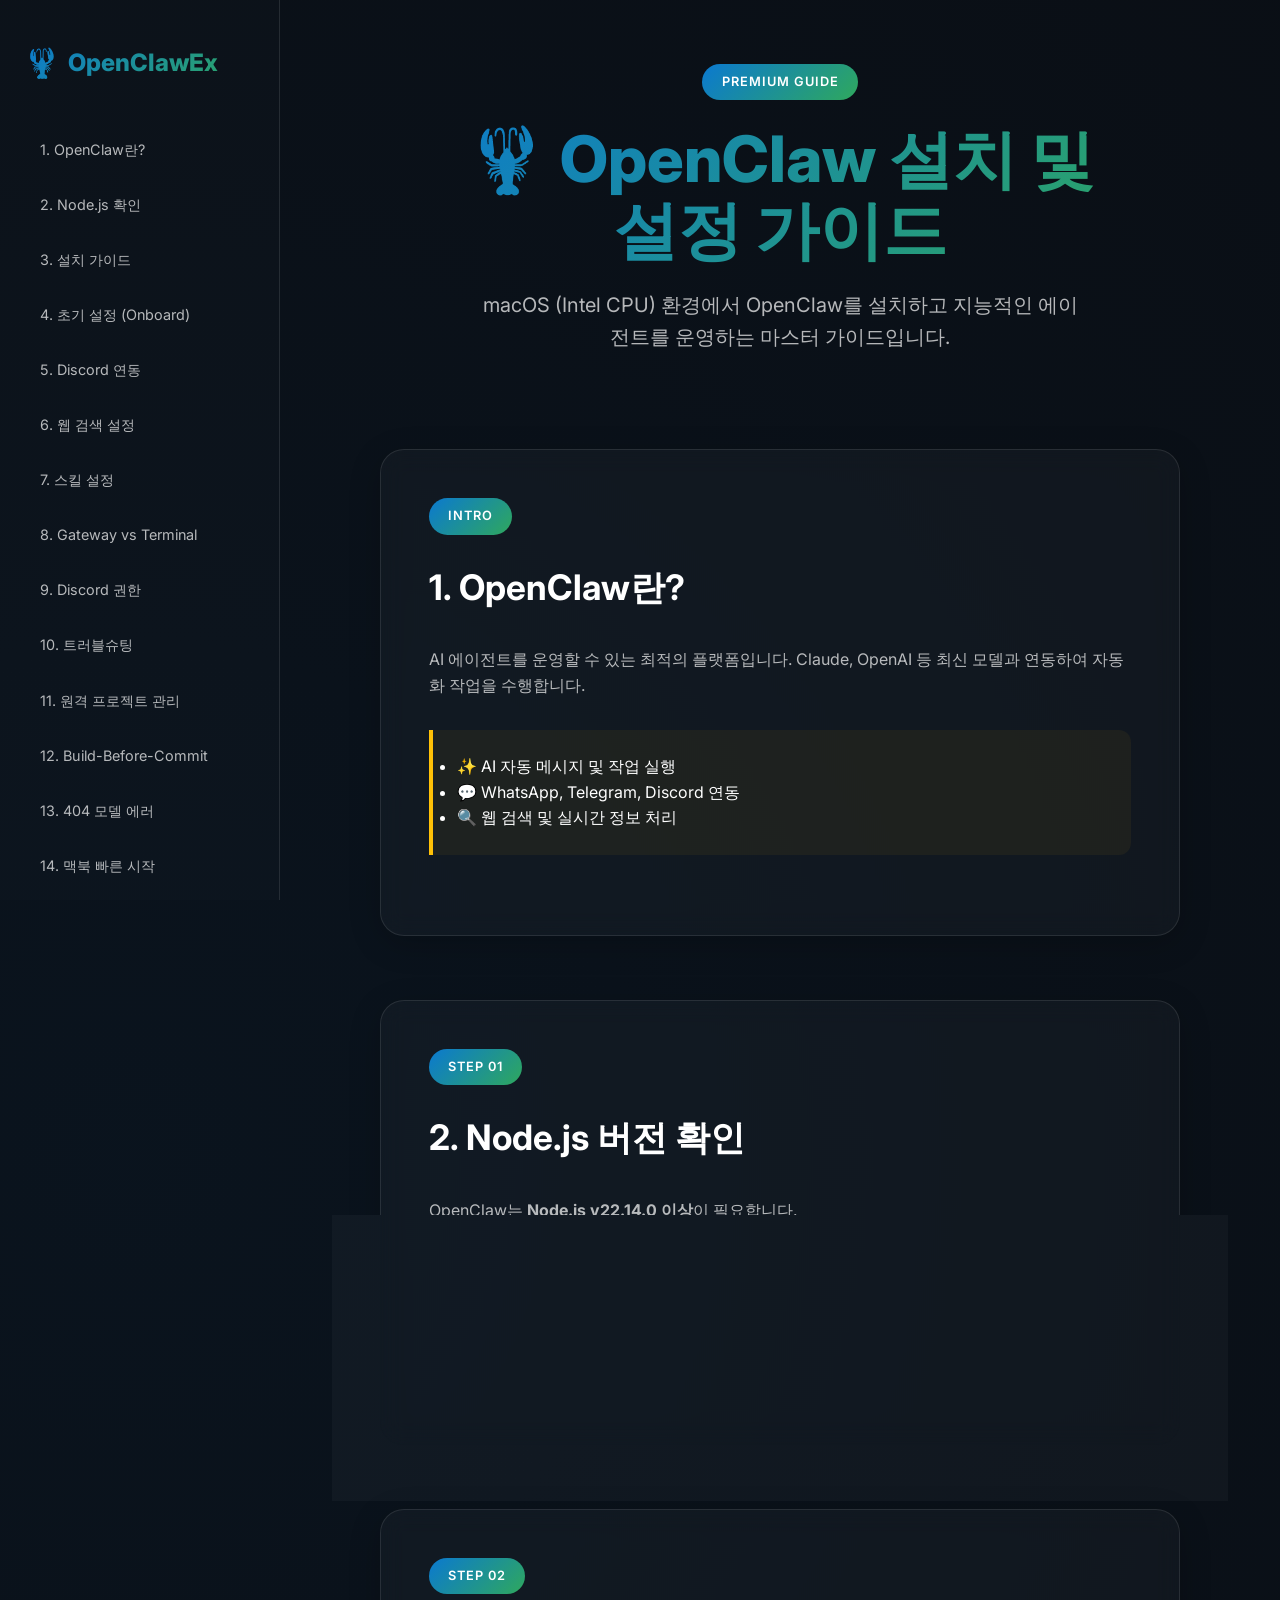
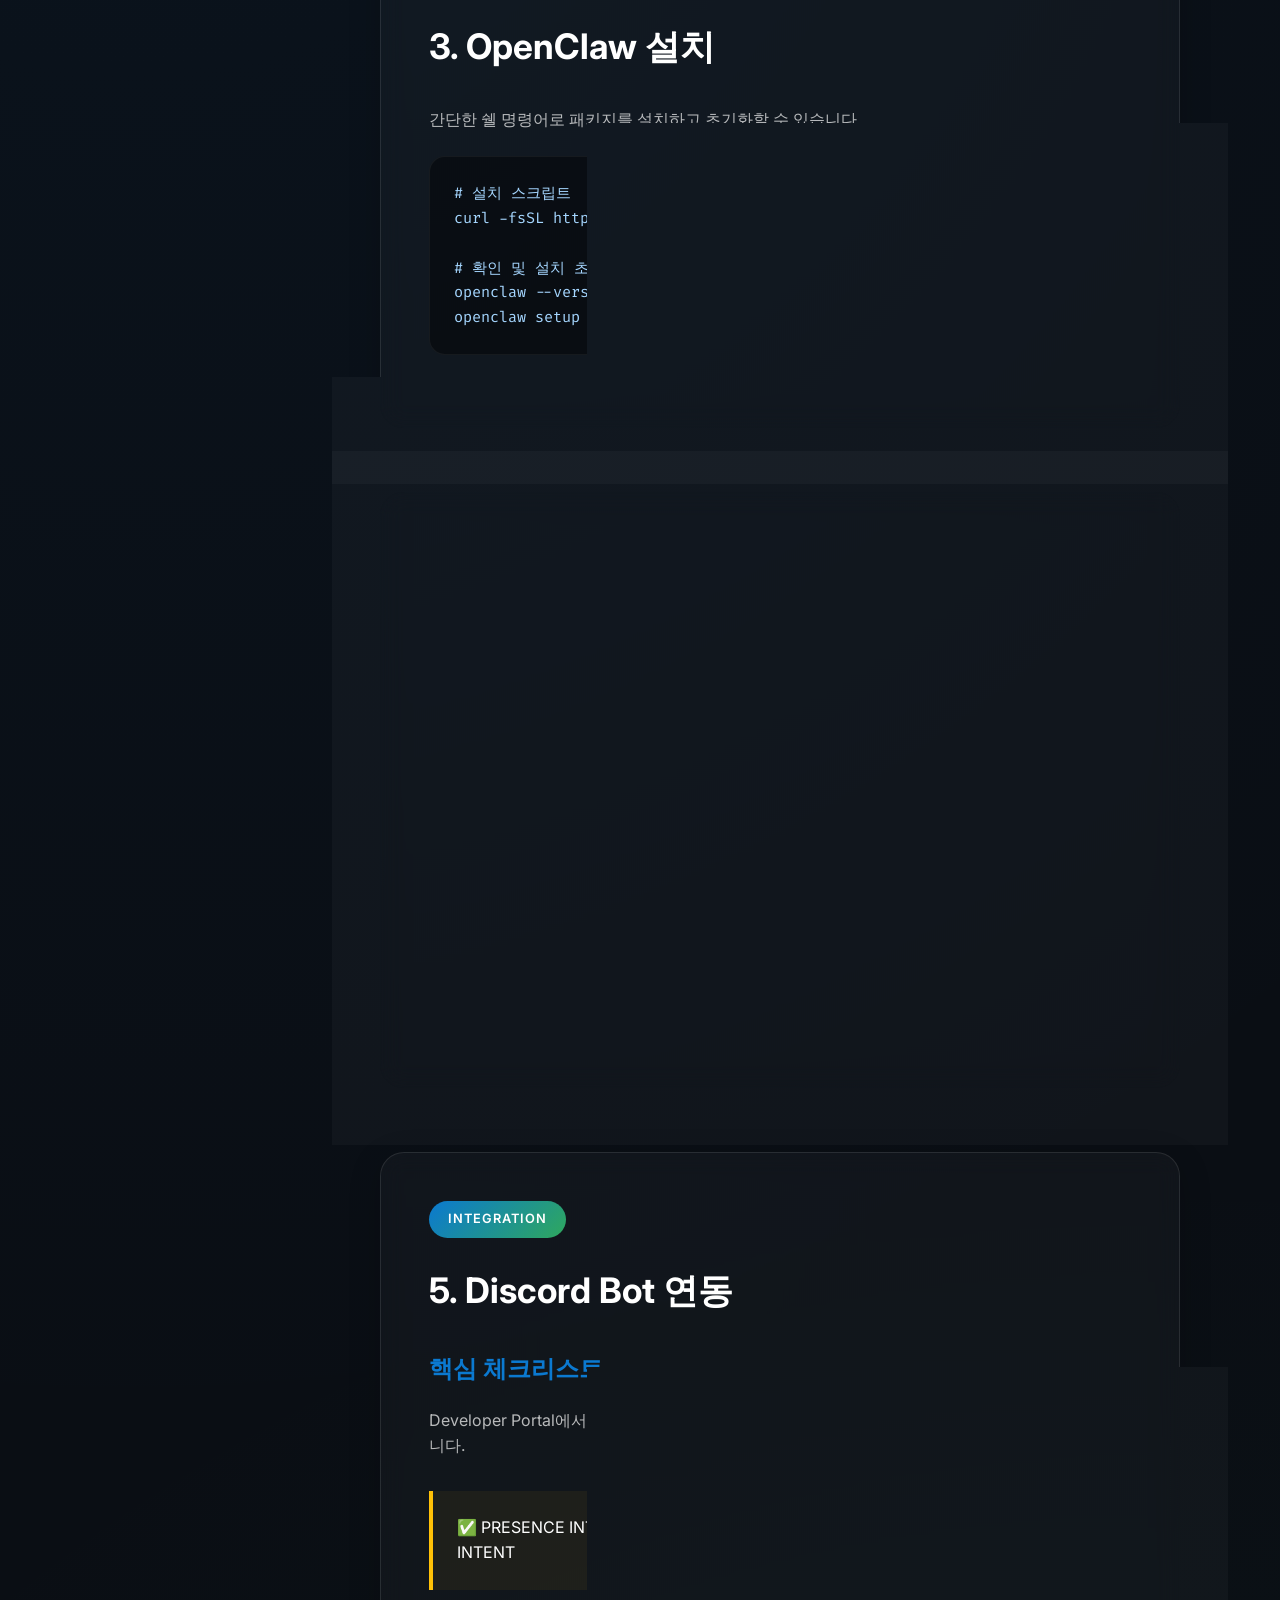
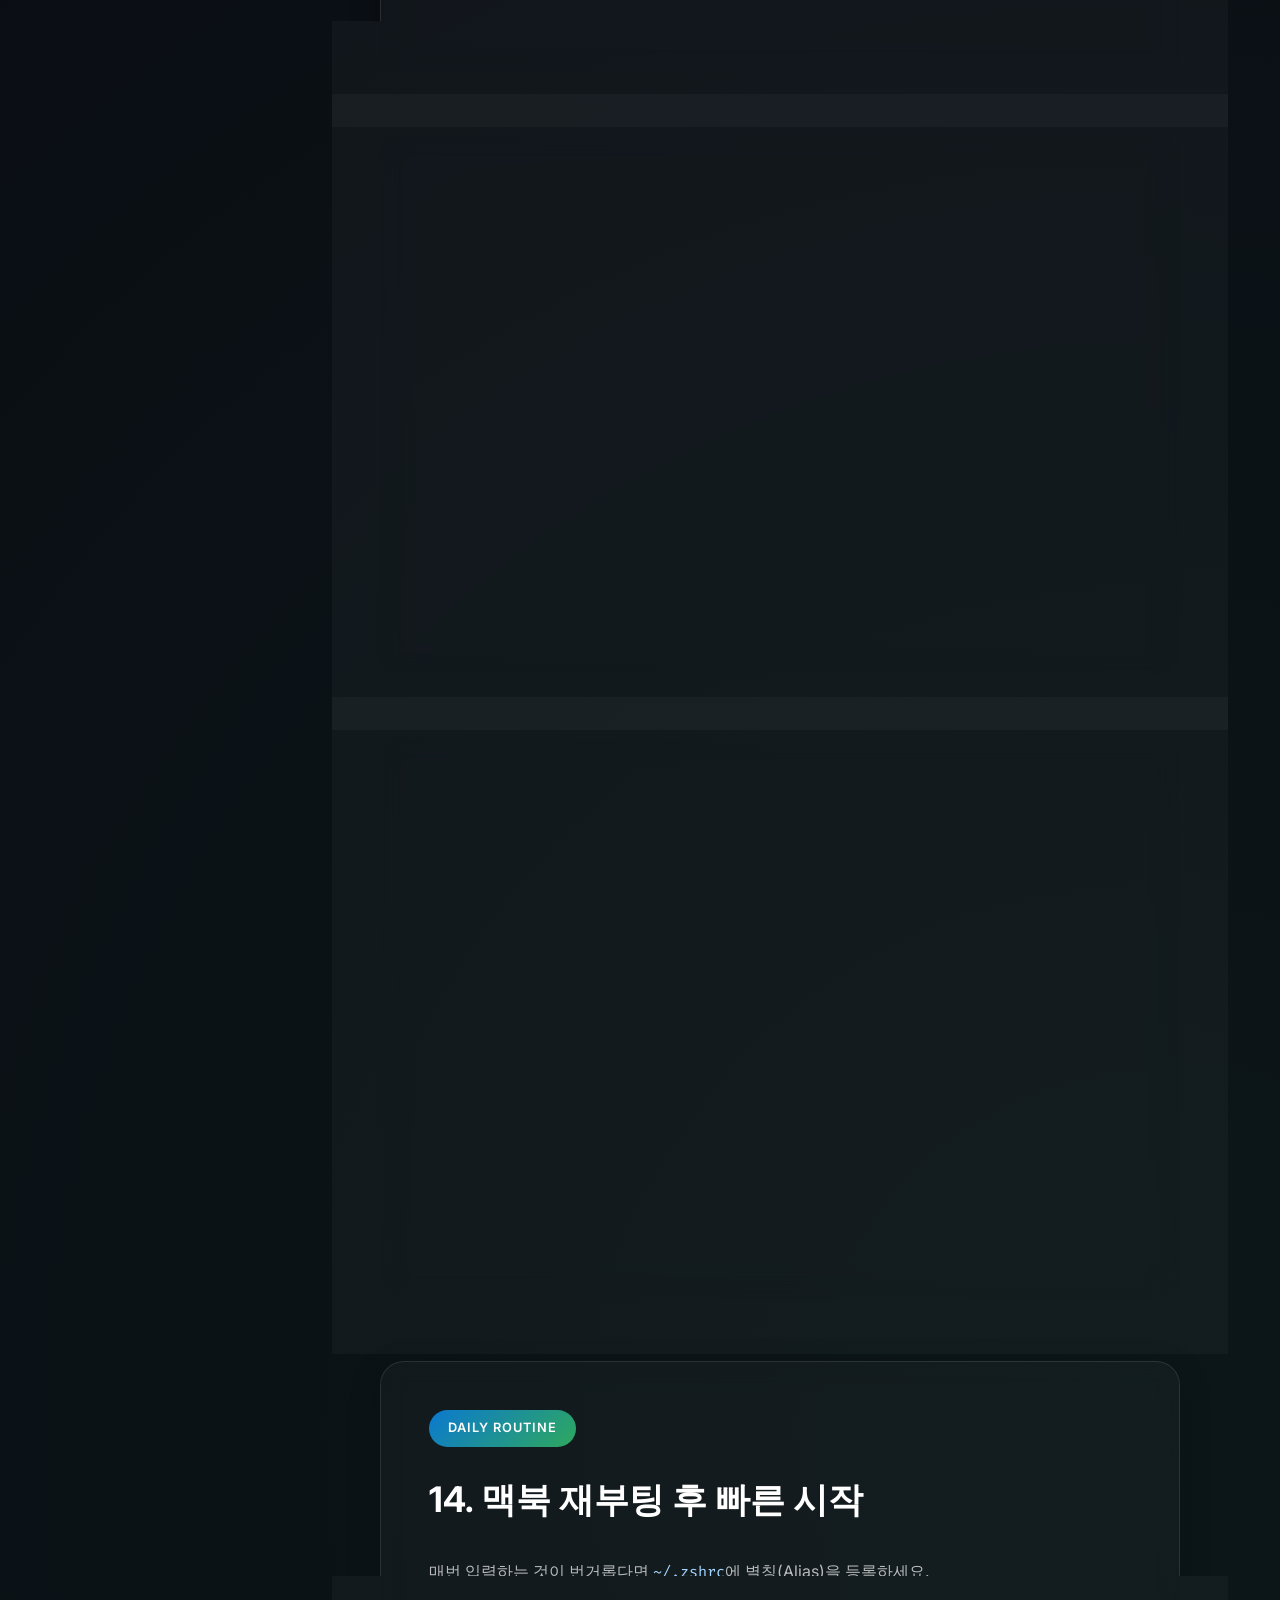
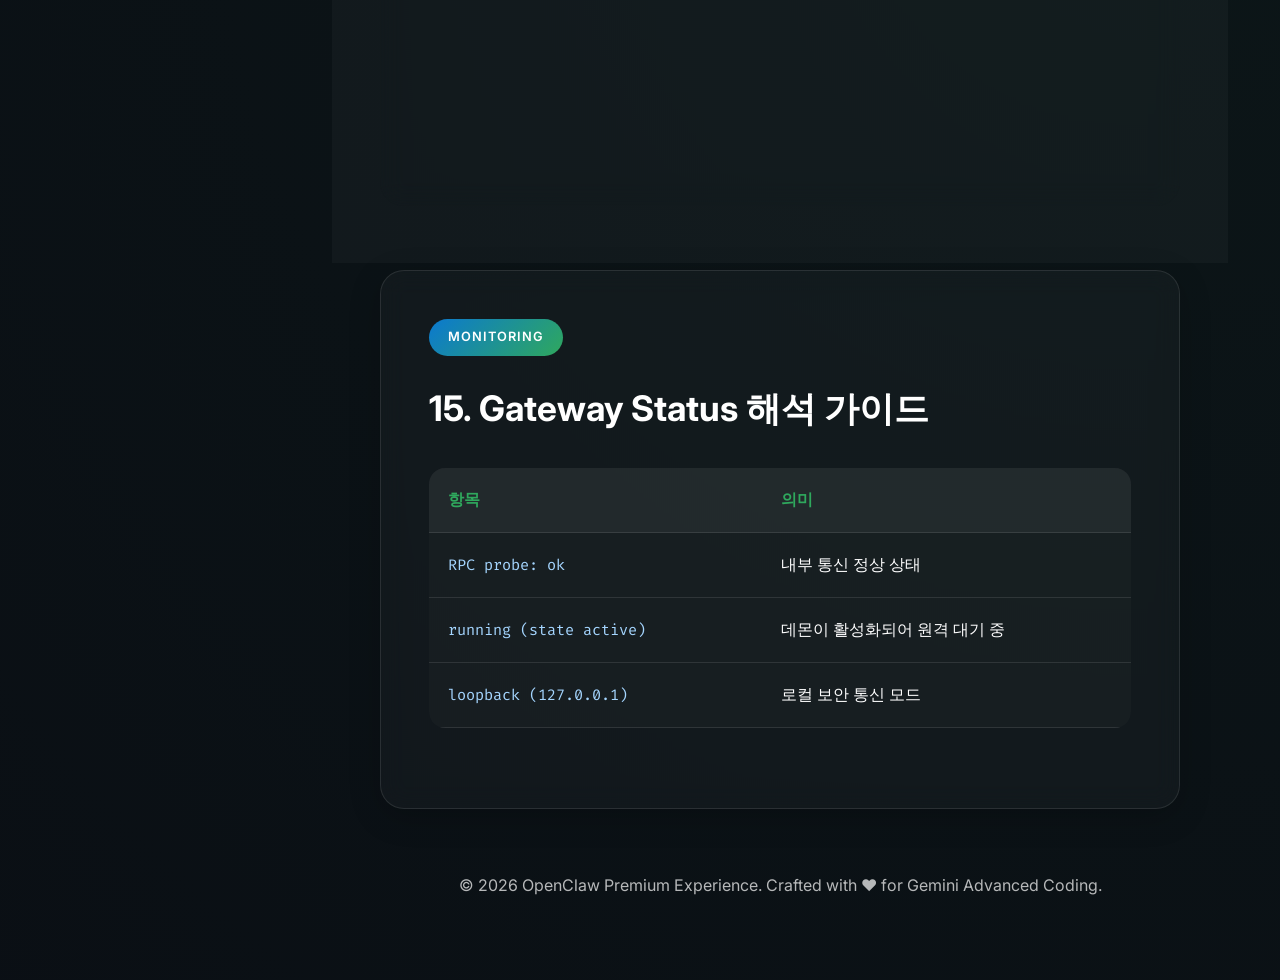
==== public/index.html @ 5502be7c "feat: initialize project with Firebase hosting configuration, deployment script, and frontend assets" ====
<!DOCTYPE html>
<html lang="ko">
<head>
  <meta charset="UTF-8">
  <meta name="viewport" content="width=device-width, initial-scale=1.0">
  <title>OpenClaw Premium Guide | Mission Control</title>
  <link rel="stylesheet" href="style.css">
  <link rel="stylesheet" href="https://fonts.googleapis.com/css2?family=Inter:wght@400;600;700;800&family=Fira+Code:wght@400;500&display=swap">
</head>
<body>
  <div class="container">
    <!-- Sidebar Navigation -->
    <aside class="sidebar">
      <div class="logo-section">
        <span style="font-size: 1.8rem;">🦞</span> OpenClawEx
      </div>
      <nav>
        <ul class="nav-list">
          <li class="nav-item"><a href="#intro" class="nav-link active">1. OpenClaw란?</a></li>
          <li class="nav-item"><a href="#prep" class="nav-link">2. Node.js 확인</a></li>
          <li class="nav-item"><a href="#install" class="nav-link">3. 설치 가이드</a></li>
          <li class="nav-item"><a href="#onboard" class="nav-link">4. 초기 설정 (Onboard)</a></li>
          <li class="nav-item"><a href="#discord" class="nav-link">5. Discord 연동</a></li>
          <li class="nav-item"><a href="#search" class="nav-link">6. 웹 검색 설정</a></li>
          <li class="nav-item"><a href="#skills" class="nav-link">7. 스킬 설정</a></li>
          <li class="nav-item"><a href="#gateway" class="nav-link">8. Gateway vs Terminal</a></li>
          <li class="nav-item"><a href="#permissions" class="nav-link">9. Discord 권한</a></li>
          <li class="nav-item"><a href="#troubleshooting" class="nav-link">10. 트러블슈팅</a></li>
          <li class="nav-item"><a href="#remote" class="nav-link">11. 원격 프로젝트 관리</a></li>
          <li class="nav-item"><a href="#protocol" class="nav-link">12. Build-Before-Commit</a></li>
          <li class="nav-item"><a href="#gemini404" class="nav-link">13. 404 모델 에러</a></li>
          <li class="nav-item"><a href="#quickstart" class="nav-link">14. 맥북 빠른 시작</a></li>
          <li class="nav-item"><a href="#status-guide" class="nav-link">15. Status 해석 가이드</a></li>
        </ul>
      </nav>
    </aside>

    <!-- Main Content -->
    <main class="main-content">
      <header class="hero">
        <div class="section-tag animate-in">Premium Guide</div>
        <h1 class="animate-in">🦞 OpenClaw 설치 및 <br>설정 가이드</h1>
        <p class="animate-in">macOS (Intel CPU) 환경에서 OpenClaw를 설치하고 지능적인 에이전트를 운영하는 마스터 가이드입니다.</p>
      </header>

      <!-- 1. OpenClaw란? -->
      <section id="intro" class="section-card">
        <div class="section-tag">Intro</div>
        <h2>1. OpenClaw란?</h2>
        <p>AI 에이전트를 운영할 수 있는 최적의 플랫폼입니다. Claude, OpenAI 등 최신 모델과 연동하여 자동화 작업을 수행합니다.</p>
        <div class="important-box">
          <ul>
            <li>✨ AI 자동 메시지 및 작업 실행</li>
            <li>💬 WhatsApp, Telegram, Discord 연동</li>
            <li>🔍 웹 검색 및 실시간 정보 처리</li>
          </ul>
        </div>
      </section>

      <!-- 2. 사전 준비 -->
      <section id="prep" class="section-card">
        <div class="section-tag">Step 01</div>
        <h2>2. Node.js 버전 확인</h2>
        <p>OpenClaw는 <strong>Node.js v22.14.0 이상</strong>이 필요합니다.</p>
        <pre><button class="copy-btn">Copy</button><code># nvm으로 v24.7.0 권장 버전 활성화
nvm use 24.7.0
nvm alias default 24.7.0</code></pre>
      </section>

      <!-- 3. 설치 가이드 -->
      <section id="install" class="section-card">
        <div class="section-tag">Step 02</div>
        <h2>3. OpenClaw 설치</h2>
        <p>간단한 쉘 명령어로 패키지를 설치하고 초기화할 수 있습니다.</p>
        <pre><button class="copy-btn">Copy</button><code># 설치 스크립트
curl -fsSL https://openclaw.ai/install.sh | bash

# 확인 및 설치 초기화
openclaw --version
openclaw setup</code></pre>
      </section>

      <!-- 4. Onboard -->
      <section id="onboard" class="section-card">
        <div class="section-tag">Step 03</div>
        <h2>4. 초기 설정 (Onboard)</h2>
        <p>대화형 모드를 통해 AI 모델과 API 키를 설정합니다.</p>
        <div class="table-wrapper">
          <table>
            <thead>
              <tr><th>단계</th><th>항목</th><th>권장 선택값</th></tr>
            </thead>
            <tbody>
              <tr><td>설정 모드</td><td>Setup mode</td><td><strong>QuickStart</strong></td></tr>
              <tr><td>AI 제공자</td><td>Model provider</td><td><strong>Anthropic (Claude)</strong></td></tr>
              <tr><td>기본 모델</td><td>Default model</td><td><strong>claude-sonnet-4-6</strong></td></tr>
            </tbody>
          </table>
        </div>
      </section>

      <!-- 5. Discord -->
      <section id="discord" class="section-card">
        <div class="section-tag">Integration</div>
        <h2>5. Discord Bot 연동</h2>
        <h3>핵심 체크리스트</h3>
        <p>Developer Portal에서 봇을 생성하고 <strong>Privileged Gateway Intents</strong> 3가지를 반드시 활성화해야 합니다.</p>
        <div class="important-box">
          ✅ PRESENCE INTENT | ✅ SERVER MEMBERS INTENT | ✅ MESSAGE CONTENT INTENT
        </div>
      </section>

      <!-- 8. Gateway vs Terminal -->
      <section id="gateway" class="section-card">
        <div class="section-tag">Operation Mode</div>
        <h2>8. 에이전트 실행 모드</h2>
        <div class="table-wrapper">
          <table>
            <thead>
              <tr><th>항목</th><th>Gateway (Discord)</th><th>Terminal (TUI)</th></tr>
            </thead>
            <tbody>
              <tr><td>실행 방식</td><td>백그라운드 데몬</td><td>포그라운드 1:1</td></tr>
              <tr><td>특징</td><td>모바일 알림 지원</td><td>파일 시스템 직접 접근</td></tr>
              <tr><td>종료시</td><td>계속 작동</td><td>세션 종료</td></tr>
            </tbody>
          </table>
        </div>
      </section>

      <!-- 10. Troubleshooting -->
      <section id="troubleshooting" class="section-card">
        <div class="section-tag">Troubleshooting</div>
        <h2>10. 트러블슈팅 가이드</h2>
        
        <h3>🔴 Node.js 버전 오류</h3>
        <p>시스템 심볼릭 링크를 nvm 경로로 수정하여 해결합니다.</p>
        <pre><button class="copy-btn">Copy</button><code>sudo ln -sf ~/.nvm/versions/node/v24.7.0/bin/node /usr/local/bin/node</code></pre>

        <h3>🔴 WebSocket 4014 에러</h3>
        <p>Discord Intents 권한 미설정 시 발생합니다. Developer Portal에서 3가지 옵션을 활성화하세요.</p>
      </section>

      <!-- 14. QuickStart (맥북 재부팅) -->
      <section id="quickstart" class="section-card">
        <div class="section-tag">Daily Routine</div>
        <h2>14. 맥북 재부팅 후 빠른 시작</h2>
        <p>매번 입력하는 것이 번거롭다면 <code>~/.zshrc</code>에 별칭(Alias)을 등록하세요.</p>
        <pre><button class="copy-btn">Copy</button><code># ~/.zshrc Alias 추천
alias claw='source ~/.nvm/nvm.sh && nvm use 24.7.0 && openclaw gateway start'
alias clawchat='source ~/.nvm/nvm.sh && nvm use 24.7.0 && openclaw'</code></pre>
      </section>

      <!-- 15. Status Guide -->
      <section id="status-guide" class="section-card">
        <div class="section-tag">Monitoring</div>
        <h2>15. Gateway Status 해석 가이드</h2>
        <div class="table-wrapper">
          <table>
            <thead>
              <tr><th>항목</th><th>의미</th></tr>
            </thead>
            <tbody>
              <tr><td><code>RPC probe: ok</code></td><td>내부 통신 정상 상태</td></tr>
              <tr><td><code>running (state active)</code></td><td>데몬이 활성화되어 원격 대기 중</td></tr>
              <tr><td><code>loopback (127.0.0.1)</code></td><td>로컬 보안 통신 모드</td></tr>
            </tbody>
          </table>
        </div>
      </section>

      <footer>
        <p style="text-align: center; margin-top: 4rem;">
          © 2026 OpenClaw Premium Experience. Crafted with ❤️ for Gemini Advanced Coding.
        </p>
      </footer>
    </main>
  </div>

  <script src="script.js"></script>
</body>
</html>
---- public/style.css ----
:root {
  --brand-blue: #0B79D0;
  --brand-green: #2FA85D;
  --brand-gradient: linear-gradient(135deg, var(--brand-blue) 0%, var(--brand-green) 100%);
  --bg-dark: #0a0e14;
  --panel-bg: rgba(255, 255, 255, 0.03);
  --glass-border: rgba(255, 255, 255, 0.1);
  --text-primary: #ffffff;
  --text-secondary: rgba(255, 255, 255, 0.7);
  --accent-color: #3b82f6;
  --transition-smooth: all 0.4s cubic-bezier(0.16, 1, 0.3, 1);
}

* {
  margin: 0;
  padding: 0;
  box-sizing: border-box;
  -webkit-font-smoothing: antialiased;
}

body {
  background-color: var(--bg-dark);
  color: var(--text-primary);
  font-family: 'Inter', -apple-system, BlinkMacSystemFont, "Segoe UI", Roboto, sans-serif;
  line-height: 1.6;
  overflow-x: hidden;
  background-image: 
    radial-gradient(circle at 10% 20%, rgba(11, 121, 208, 0.05) 0%, transparent 40%),
    radial-gradient(circle at 90% 80%, rgba(47, 168, 93, 0.05) 0%, transparent 40%);
}

/* Scrollbar */
::-webkit-scrollbar { width: 8px; }
::-webkit-scrollbar-track { background: var(--bg-dark); }
::-webkit-scrollbar-thumb { background: var(--glass-border); border-radius: 10px; }
::-webkit-scrollbar-thumb:hover { background: rgba(255, 255, 255, 0.2); }

/* Layout */
.container {
  display: grid;
  grid-template-columns: 280px 1fr;
  min-height: 100vh;
}

/* Sidebar Navigation */
.sidebar {
  padding: 2.5rem 1.5rem;
  background: rgba(255, 255, 255, 0.01);
  border-right: 1px solid var(--glass-border);
  position: sticky;
  top: 0;
  height: 100vh;
  overflow-y: auto;
}

.logo-section {
  font-size: 1.5rem;
  font-weight: 800;
  margin-bottom: 2.5rem;
  background: var(--brand-gradient);
  -webkit-background-clip: text;
  -webkit-text-fill-color: transparent;
  display: flex;
  align-items: center;
  gap: 0.5rem;
}

.nav-list {
  list-style: none;
}

.nav-item {
  margin-bottom: 0.5rem;
}

.nav-link {
  display: block;
  padding: 0.75rem 1rem;
  color: var(--text-secondary);
  text-decoration: none;
  border-radius: 12px;
  font-size: 0.9rem;
  transition: var(--transition-smooth);
}

.nav-link:hover, .nav-link.active {
  background: var(--panel-bg);
  color: var(--text-primary);
  transform: translateX(5px);
}

/* Main Content */
.main-content {
  padding: 4rem 10%;
  max-width: 1200px;
}

.hero {
  margin-bottom: 6rem;
  text-align: center;
}

.hero h1 {
  font-size: clamp(2.5rem, 5vw, 4rem);
  font-weight: 800;
  line-height: 1.1;
  margin-bottom: 1.5rem;
  background: var(--brand-gradient);
  -webkit-background-clip: text;
  -webkit-text-fill-color: transparent;
}

.hero p {
  font-size: 1.25rem;
  color: var(--text-secondary);
  max-width: 600px;
  margin: 0 auto;
}

/* Premium Components */
.section-card {
  background: var(--panel-bg);
  backdrop-filter: blur(12px);
  border: 1px solid var(--glass-border);
  border-radius: 24px;
  padding: 3rem;
  margin-bottom: 4rem;
  box-shadow: 0 8px 32px rgba(0, 0, 0, 0.2);
  transition: var(--transition-smooth);
}

.section-card:hover {
  border-color: rgba(255, 255, 255, 0.2);
  box-shadow: 0 12px 48px rgba(0, 0, 0, 0.4);
}

.section-tag {
  display: inline-block;
  padding: 0.5rem 1.2rem;
  background: var(--brand-gradient);
  border-radius: 30px;
  font-size: 0.8rem;
  font-weight: 600;
  text-transform: uppercase;
  letter-spacing: 1px;
  margin-bottom: 1.5rem;
}

h2 { font-size: 2.2rem; font-weight: 700; margin-bottom: 2rem; }
h3 { font-size: 1.5rem; font-weight: 600; margin-bottom: 1.2rem; color: var(--brand-blue); }

p { margin-bottom: 1.5rem; color: var(--text-secondary); }

/* Code Blocks */
pre {
  background: rgba(0, 0, 0, 0.4);
  padding: 1.5rem;
  border-radius: 16px;
  overflow-x: auto;
  border: 1px solid rgba(255, 255, 255, 0.05);
  margin: 1.5rem 0;
  position: relative;
}

code { font-family: 'Fira Code', monospace; font-size: 0.95rem; color: #a5d6ff; }

.copy-btn {
  position: absolute;
  top: 1rem;
  right: 1rem;
  background: var(--panel-bg);
  border: 1px solid var(--glass-border);
  color: var(--text-secondary);
  padding: 0.4rem 0.8rem;
  border-radius: 8px;
  cursor: pointer;
  font-size: 0.75rem;
  transition: var(--transition-smooth);
}

.copy-btn:hover { background: var(--glass-border); color: var(--text-primary); }

/* Tables */
.table-wrapper { overflow-x: auto; margin: 2rem 0; }
table {
  width: 100%;
  border-collapse: collapse;
  background: rgba(255, 255, 255, 0.02);
  border-radius: 16px;
  overflow: hidden;
}

th, td { padding: 1.2rem; text-align: left; border-bottom: 1px solid var(--glass-border); }
th { background: rgba(255, 255, 255, 0.05); color: var(--brand-green); font-weight: 600; }

/* Troubleshooting / Special Badges */
.trouble-badge {
  color: #ff4d4d;
  background: rgba(255, 77, 77, 0.1);
  padding: 0.2rem 0.6rem;
  border-radius: 6px;
  font-weight: 700;
  margin-right: 0.5rem;
}

.important-box {
  background: rgba(255, 193, 7, 0.05);
  border-left: 4px solid #ffc107;
  padding: 1.5rem;
  border-radius: 0 12px 12px 0;
  margin: 2rem 0;
}

/* Animations */
@keyframes fadeInUp {
  from { opacity: 0; transform: translateY(30px); }
  to { opacity: 1; transform: translateY(0); }
}

.animate-in { animation: fadeInUp 0.8s forwards; }

/* Responsive */
@media (max-width: 1024px) {
  .container { grid-template-columns: 1fr; }
  .sidebar { display: none; }
  .main-content { padding: 2rem 5%; }
}
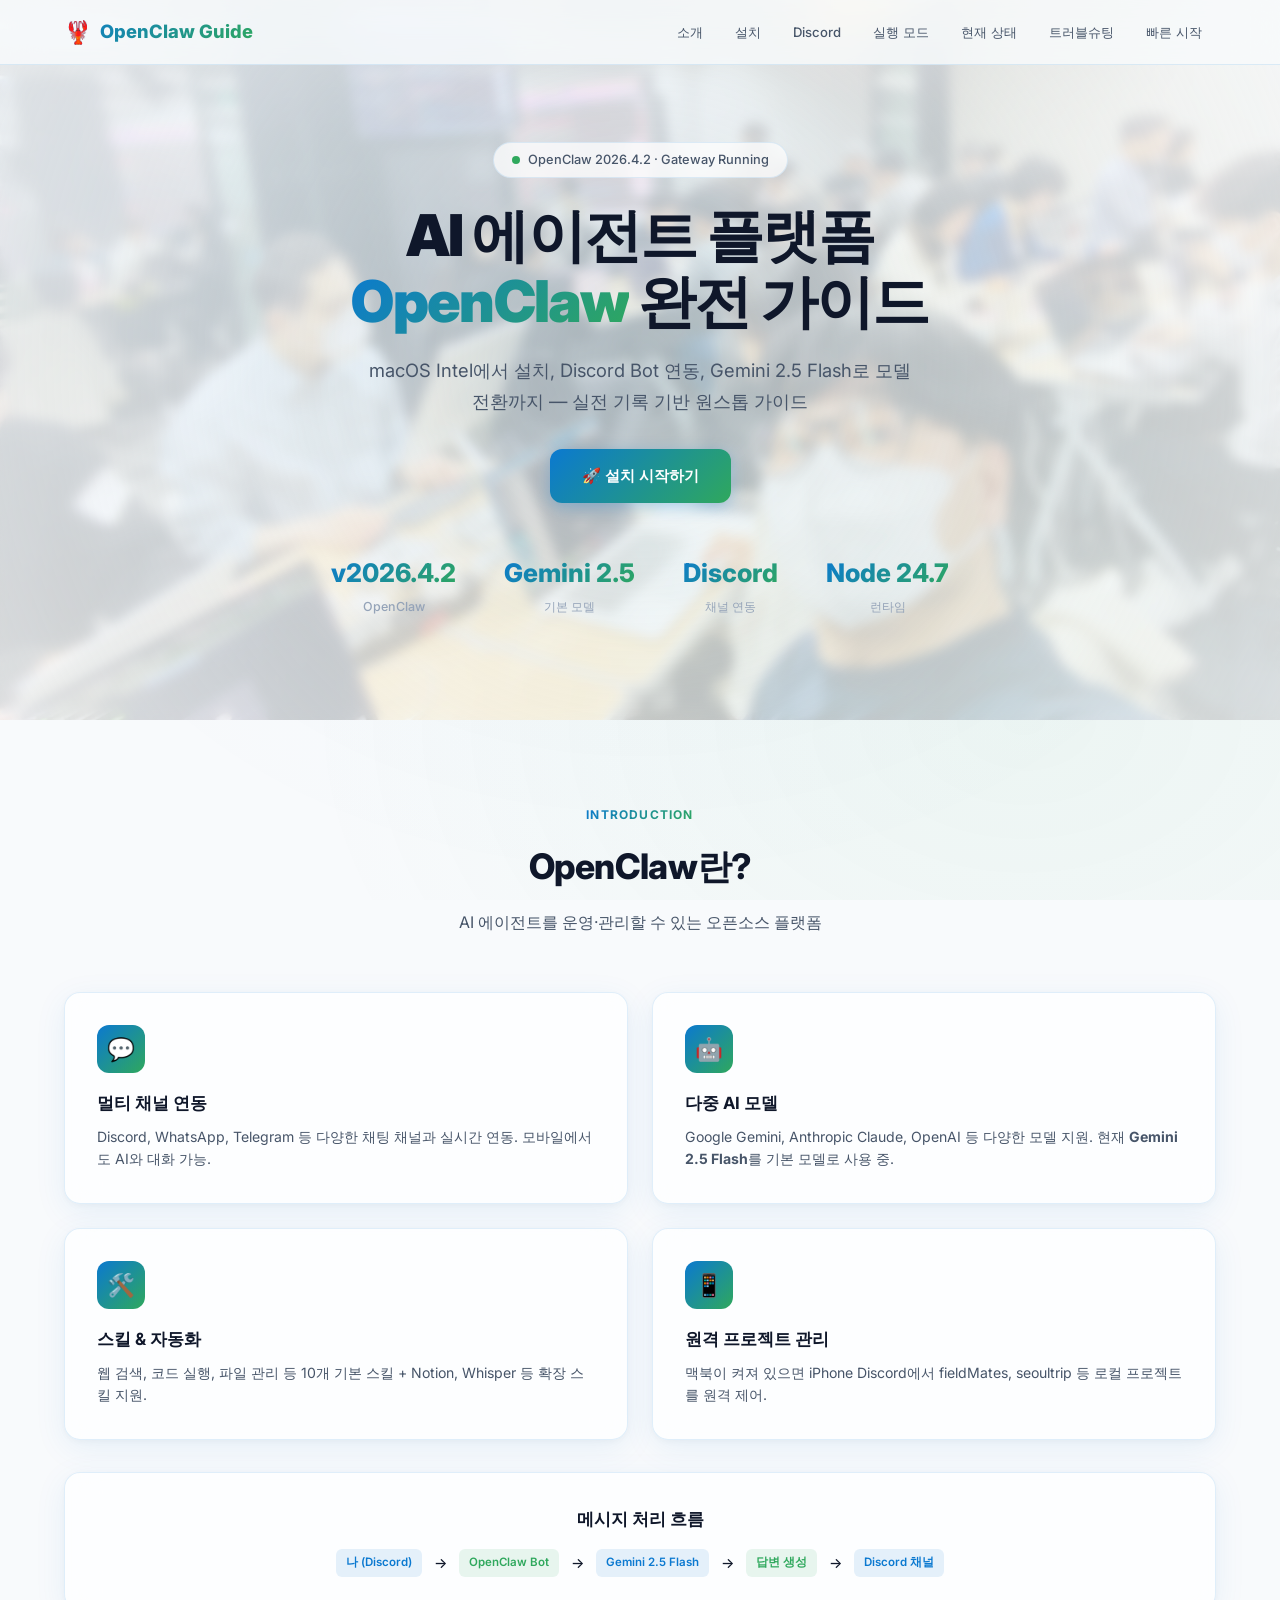
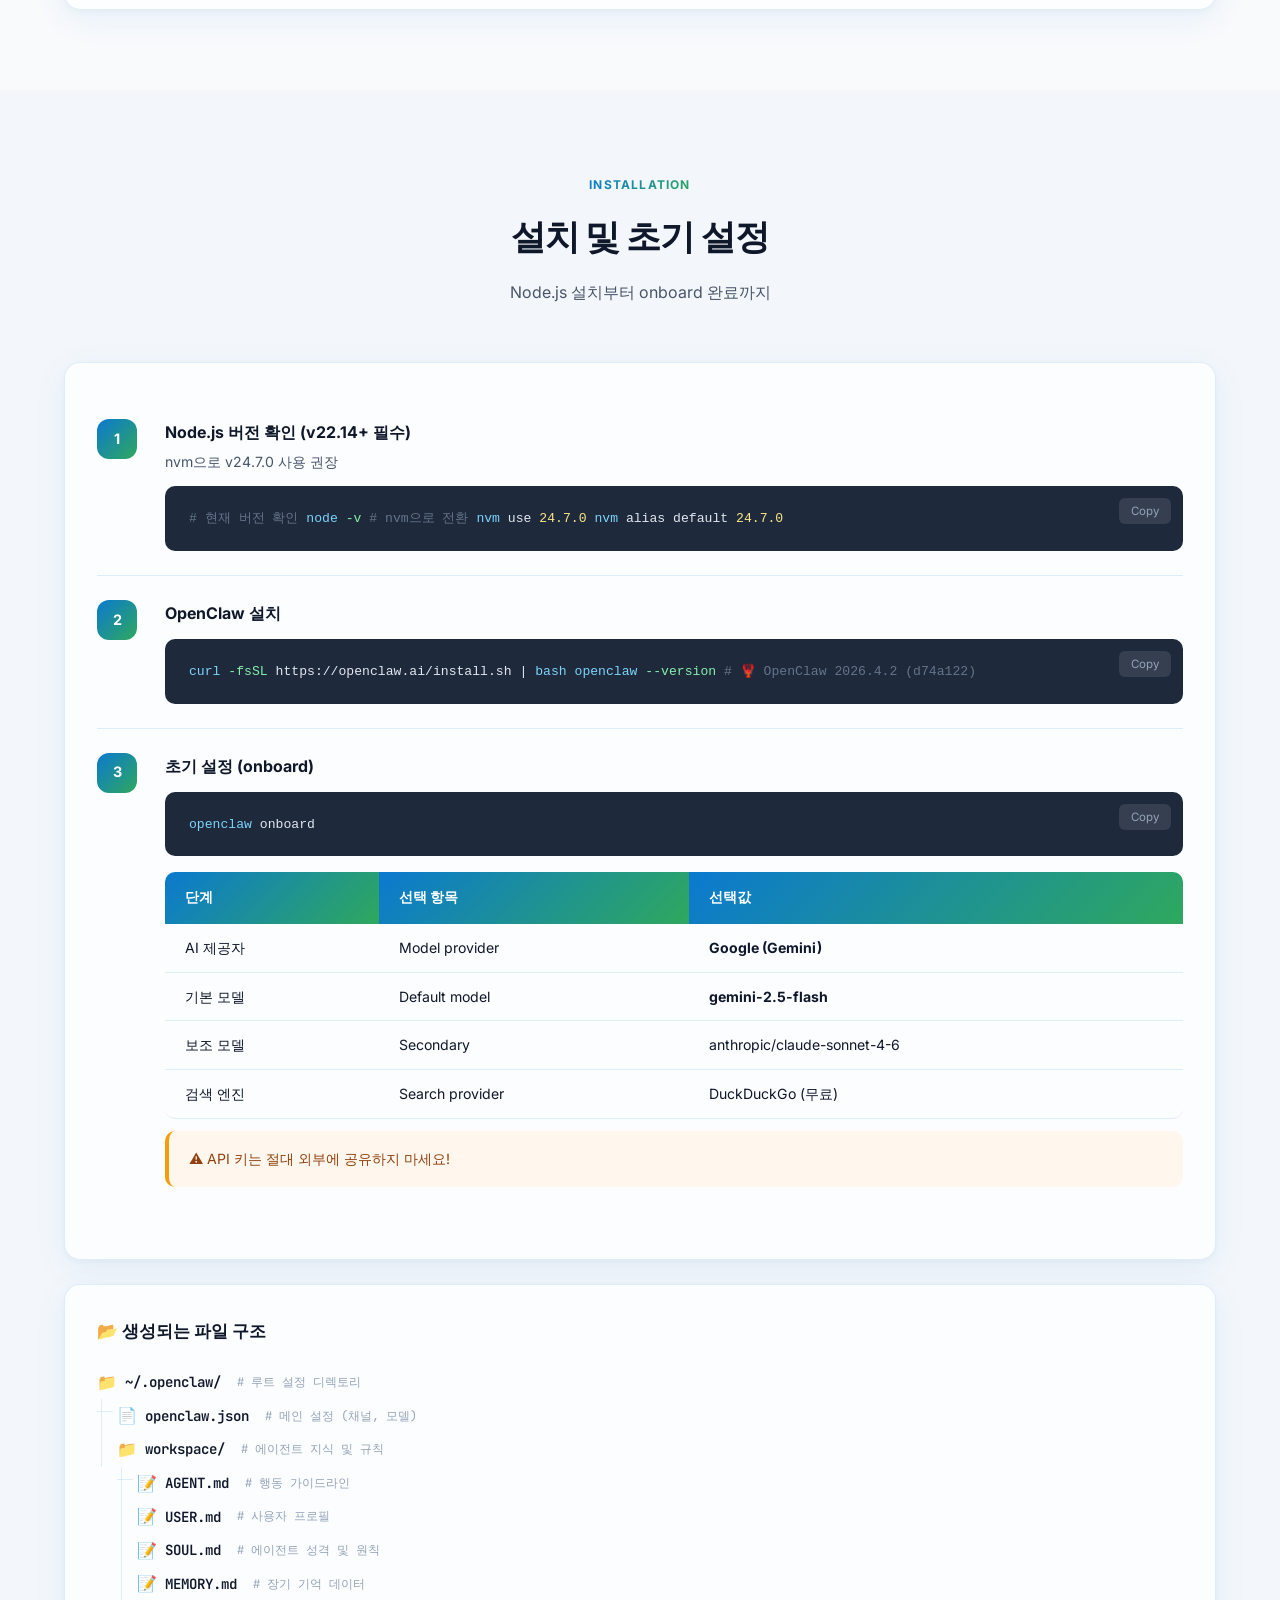
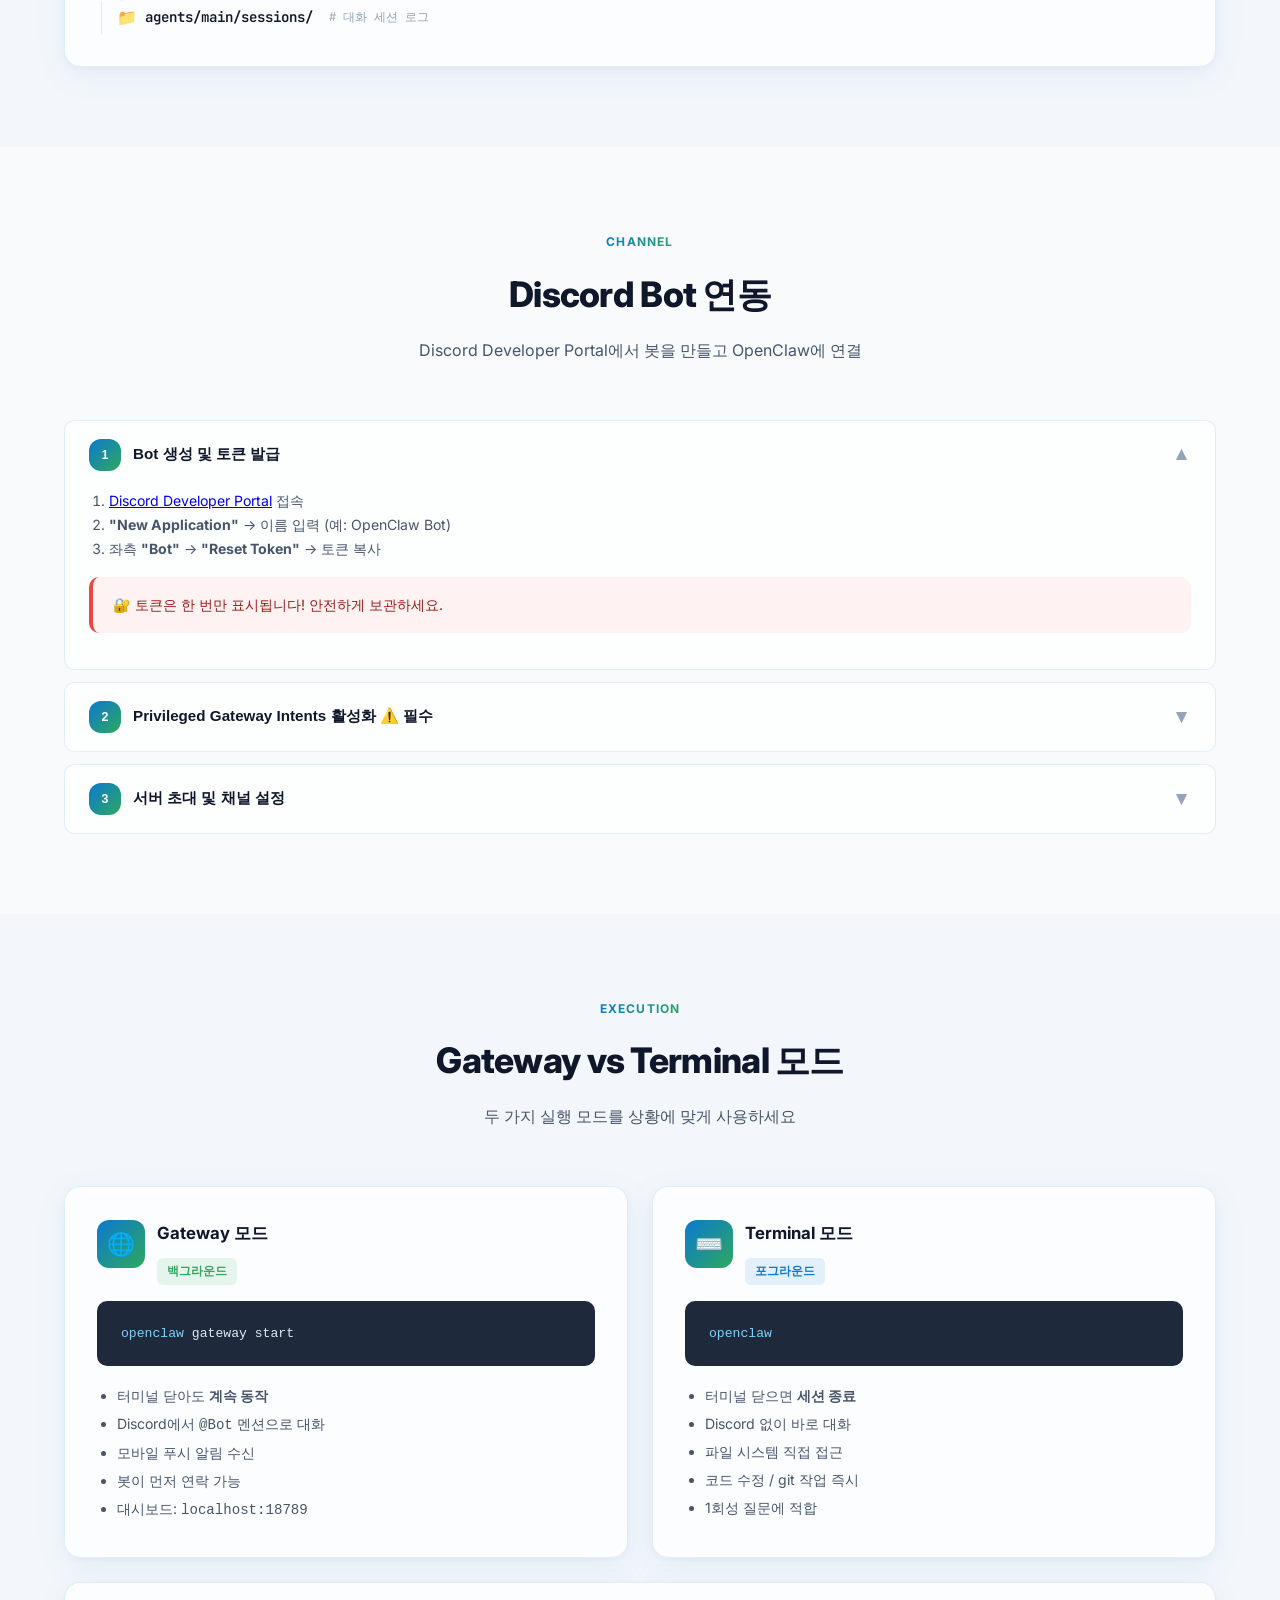
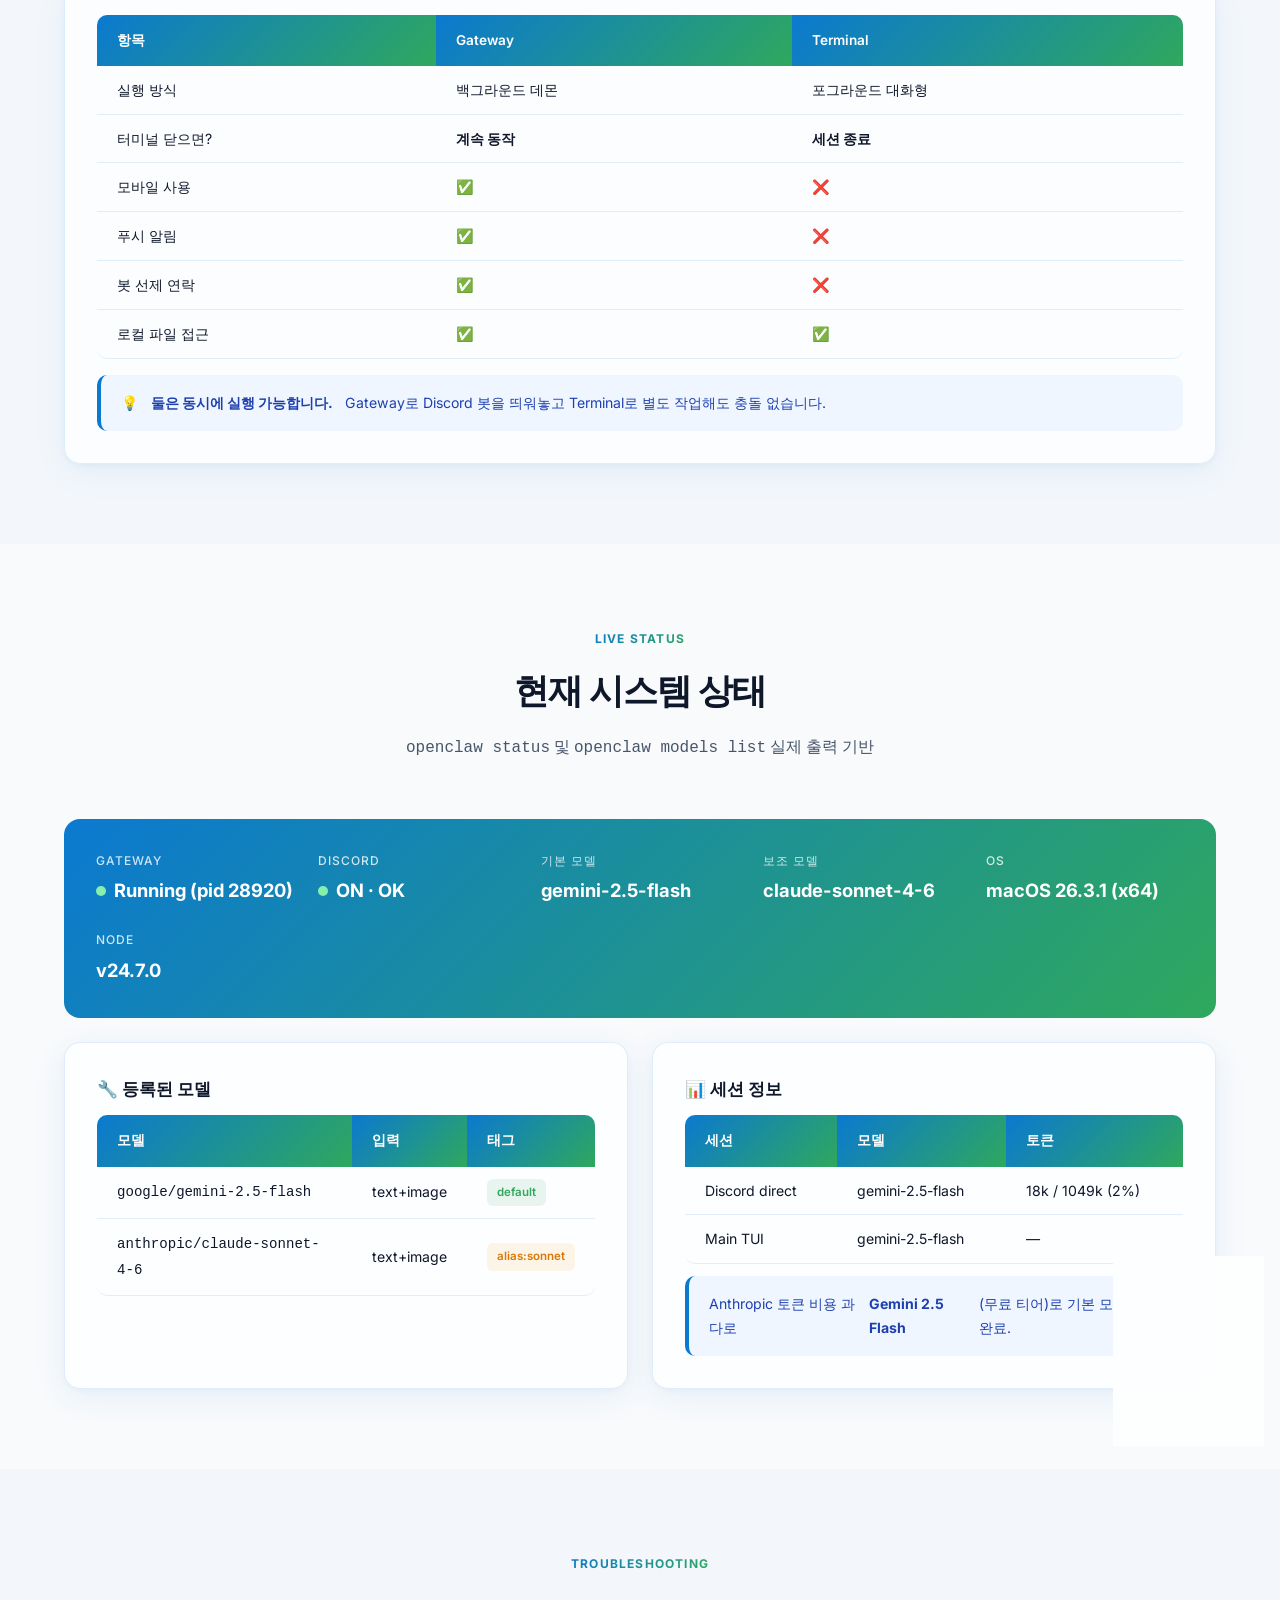
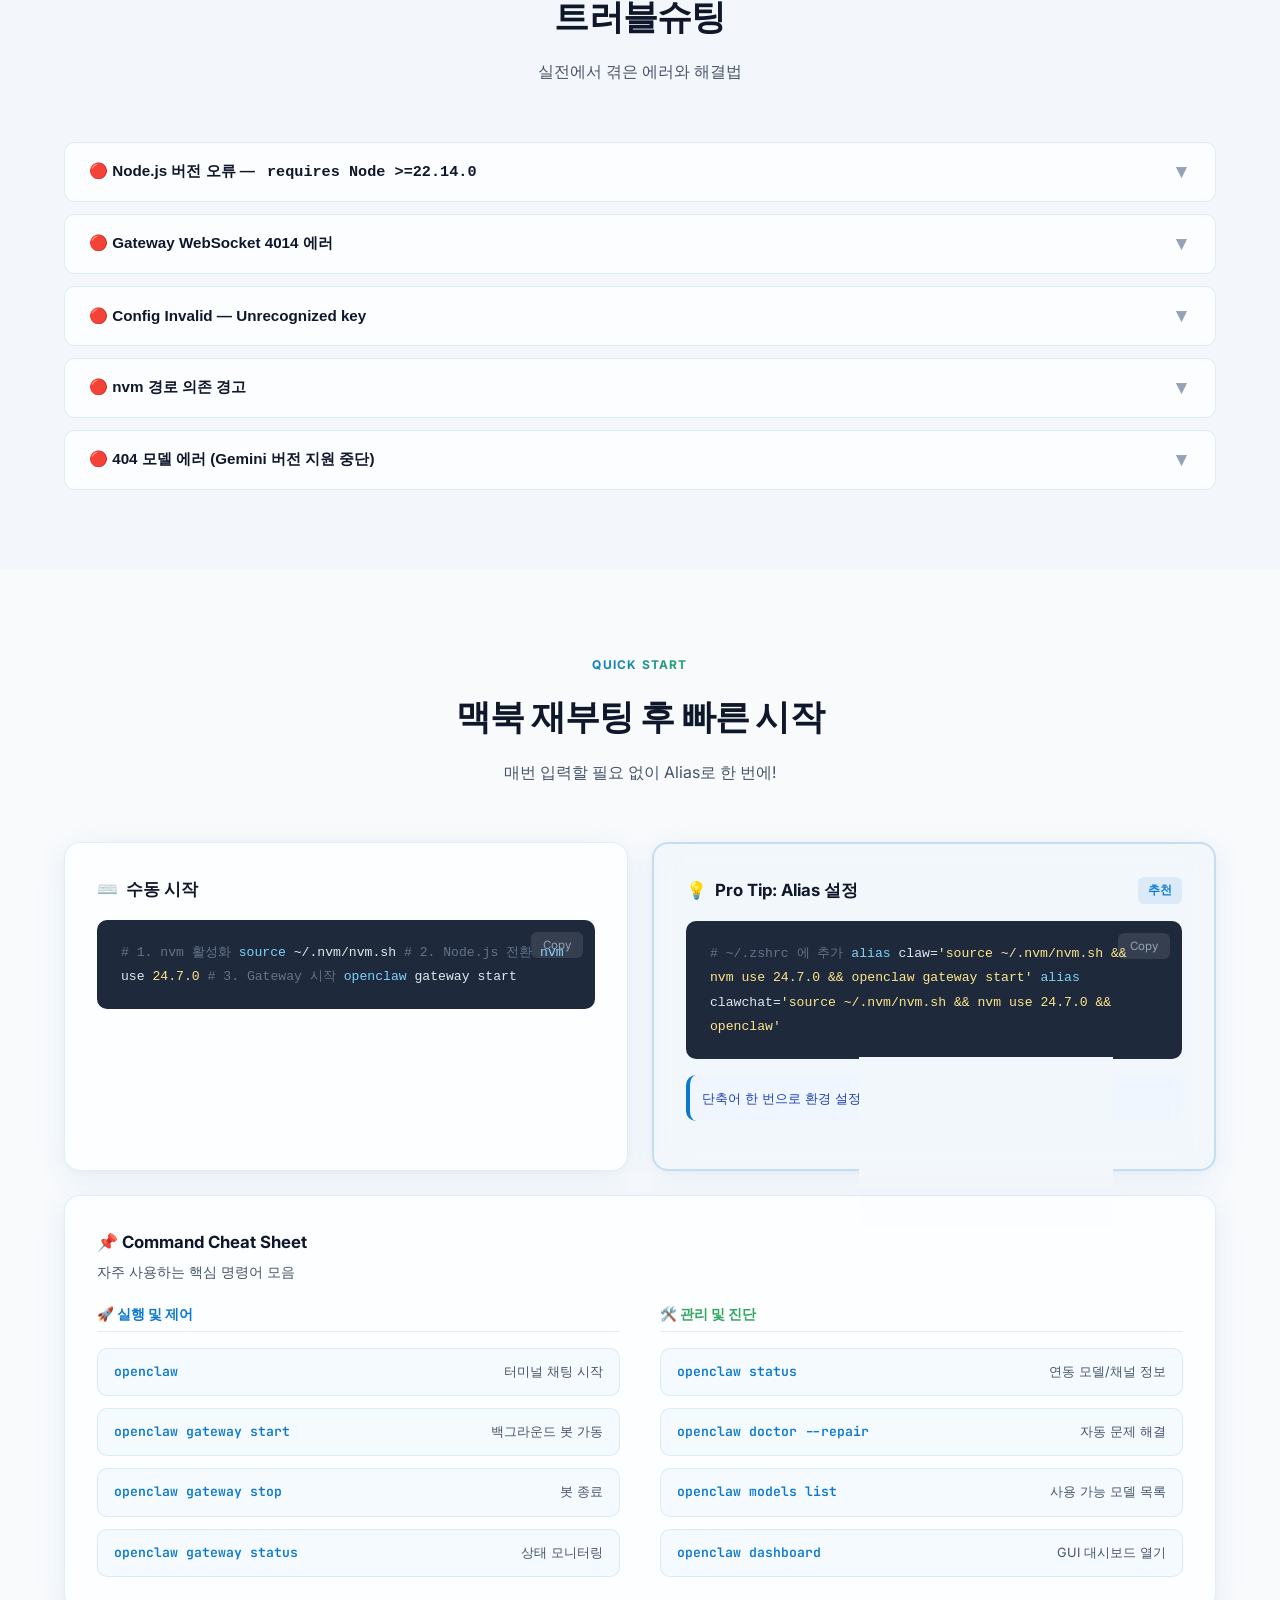
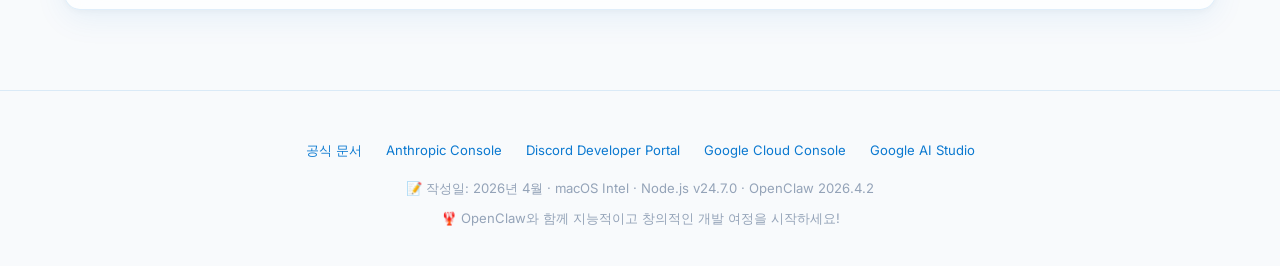
==== commit d9e45302: "refactor: redesign UI with mesh background, sticky navigation, and improved component interactions" ====
--- a/public/index.html
+++ b/public/index.html
@@ -3,180 +3,510 @@
 <head>
   <meta charset="UTF-8">
   <meta name="viewport" content="width=device-width, initial-scale=1.0">
-  <title>OpenClaw Premium Guide | Mission Control</title>
+  <title>🦞 OpenClaw 설치 및 설정 가이드 — macOS Intel</title>
+  <meta name="description" content="macOS Intel CPU 환경에서 OpenClaw를 설치하고 Discord Bot을 연동하며 Gemini 2.5 Flash 모델로 AI 에이전트를 운영하는 완전 가이드">
   <link rel="stylesheet" href="style.css">
-  <link rel="stylesheet" href="https://fonts.googleapis.com/css2?family=Inter:wght@400;600;700;800&family=Fira+Code:wght@400;500&display=swap">
 </head>
 <body>
-  <div class="container">
-    <!-- Sidebar Navigation -->
-    <aside class="sidebar">
-      <div class="logo-section">
-        <span style="font-size: 1.8rem;">🦞</span> OpenClawEx
-      </div>
-      <nav>
-        <ul class="nav-list">
-          <li class="nav-item"><a href="#intro" class="nav-link active">1. OpenClaw란?</a></li>
-          <li class="nav-item"><a href="#prep" class="nav-link">2. Node.js 확인</a></li>
-          <li class="nav-item"><a href="#install" class="nav-link">3. 설치 가이드</a></li>
-          <li class="nav-item"><a href="#onboard" class="nav-link">4. 초기 설정 (Onboard)</a></li>
-          <li class="nav-item"><a href="#discord" class="nav-link">5. Discord 연동</a></li>
-          <li class="nav-item"><a href="#search" class="nav-link">6. 웹 검색 설정</a></li>
-          <li class="nav-item"><a href="#skills" class="nav-link">7. 스킬 설정</a></li>
-          <li class="nav-item"><a href="#gateway" class="nav-link">8. Gateway vs Terminal</a></li>
-          <li class="nav-item"><a href="#permissions" class="nav-link">9. Discord 권한</a></li>
-          <li class="nav-item"><a href="#troubleshooting" class="nav-link">10. 트러블슈팅</a></li>
-          <li class="nav-item"><a href="#remote" class="nav-link">11. 원격 프로젝트 관리</a></li>
-          <li class="nav-item"><a href="#protocol" class="nav-link">12. Build-Before-Commit</a></li>
-          <li class="nav-item"><a href="#gemini404" class="nav-link">13. 404 모델 에러</a></li>
-          <li class="nav-item"><a href="#quickstart" class="nav-link">14. 맥북 빠른 시작</a></li>
-          <li class="nav-item"><a href="#status-guide" class="nav-link">15. Status 해석 가이드</a></li>
+<div class="mesh-bg"></div>
+
+<!-- ═══ NAV ═══ -->
+<nav class="nav">
+  <div class="nav-inner">
+    <div class="nav-logo"><span>🦞</span> OpenClaw Guide</div>
+    <div class="nav-links">
+      <a href="#about">소개</a>
+      <a href="#install">설치</a>
+      <a href="#discord">Discord</a>
+      <a href="#modes">실행 모드</a>
+      <a href="#status">현재 상태</a>
+      <a href="#troubleshoot">트러블슈팅</a>
+      <a href="#quickstart">빠른 시작</a>
+    </div>
+    <button class="nav-toggle" aria-label="메뉴"><span></span><span></span><span></span></button>
+  </div>
+</nav>
+
+<!-- ═══ HERO ═══ -->
+<header class="hero">
+  <div class="hero-content">
+    <div class="hero-badge"><div class="dot"></div>OpenClaw 2026.4.2 · Gateway Running</div>
+    <h1>AI 에이전트 플랫폼<br><span class="gradient">OpenClaw</span> 완전 가이드</h1>
+    <p>macOS Intel에서 설치, Discord Bot 연동, Gemini 2.5 Flash로 모델 전환까지 — 실전 기록 기반 원스톱 가이드</p>
+    <a href="#install" class="hero-cta">🚀 설치 시작하기</a>
+    <div class="hero-stats">
+      <div class="hero-stat"><div class="value">v2026.4.2</div><div class="label">OpenClaw</div></div>
+      <div class="hero-stat"><div class="value">Gemini 2.5</div><div class="label">기본 모델</div></div>
+      <div class="hero-stat"><div class="value">Discord</div><div class="label">채널 연동</div></div>
+      <div class="hero-stat"><div class="value">Node 24.7</div><div class="label">런타임</div></div>
+    </div>
+  </div>
+</header>
+
+<!-- ═══ ABOUT ═══ -->
+<section id="about">
+  <div class="container">
+    <div class="section-header animate">
+      <div class="section-tag">Introduction</div>
+      <h2 class="section-title">OpenClaw란?</h2>
+      <p class="section-desc">AI 에이전트를 운영·관리할 수 있는 오픈소스 플랫폼</p>
+    </div>
+    <div class="grid-2 animate">
+      <div class="glass-card">
+        <div class="feature-icon">💬</div>
+        <div class="feature-title">멀티 채널 연동</div>
+        <div class="feature-desc">Discord, WhatsApp, Telegram 등 다양한 채팅 채널과 실시간 연동. 모바일에서도 AI와 대화 가능.</div>
+      </div>
+      <div class="glass-card">
+        <div class="feature-icon">🤖</div>
+        <div class="feature-title">다중 AI 모델</div>
+        <div class="feature-desc">Google Gemini, Anthropic Claude, OpenAI 등 다양한 모델 지원. 현재 <strong>Gemini 2.5 Flash</strong>를 기본 모델로 사용 중.</div>
+      </div>
+      <div class="glass-card">
+        <div class="feature-icon">🛠️</div>
+        <div class="feature-title">스킬 & 자동화</div>
+        <div class="feature-desc">웹 검색, 코드 실행, 파일 관리 등 10개 기본 스킬 + Notion, Whisper 등 확장 스킬 지원.</div>
+      </div>
+      <div class="glass-card">
+        <div class="feature-icon">📱</div>
+        <div class="feature-title">원격 프로젝트 관리</div>
+        <div class="feature-desc">맥북이 켜져 있으면 iPhone Discord에서 fieldMates, seoultrip 등 로컬 프로젝트를 원격 제어.</div>
+      </div>
+    </div>
+    <!-- Flow Diagram -->
+    <div class="glass-card animate" style="margin-top:32px; text-align:center;">
+      <div class="feature-title" style="margin-bottom:16px;">메시지 처리 흐름</div>
+      <div style="display:flex;align-items:center;justify-content:center;gap:12px;flex-wrap:wrap;font-size:0.88rem;font-weight:500;">
+        <span class="tag blue">나 (Discord)</span> → <span class="tag green">OpenClaw Bot</span> → <span class="tag blue">Gemini 2.5 Flash</span> → <span class="tag green">답변 생성</span> → <span class="tag blue">Discord 채널</span>
+      </div>
+    </div>
+  </div>
+</section>
+
+<!-- ═══ INSTALL ═══ -->
+<section id="install" style="background:rgba(11,121,208,0.02);">
+  <div class="container">
+    <div class="section-header animate">
+      <div class="section-tag">Installation</div>
+      <h2 class="section-title">설치 및 초기 설정</h2>
+      <p class="section-desc">Node.js 설치부터 onboard 완료까지</p>
+    </div>
+
+    <div class="glass-card animate">
+      <div class="steps">
+        <div class="step">
+          <div class="step-num">1</div>
+          <div>
+            <div class="step-title">Node.js 버전 확인 (v22.14+ 필수)</div>
+            <div class="step-desc">nvm으로 v24.7.0 사용 권장</div>
+            <div class="code-block" style="margin-top:12px;">
+              <button class="code-copy">Copy</button>
+              <code><span class="comment"># 현재 버전 확인</span>
+<span class="cmd">node</span> <span class="flag">-v</span>
+
+<span class="comment"># nvm으로 전환</span>
+<span class="cmd">nvm</span> use <span class="string">24.7.0</span>
+<span class="cmd">nvm</span> alias default <span class="string">24.7.0</span></code>
+            </div>
+          </div>
+        </div>
+        <div class="step">
+          <div class="step-num">2</div>
+          <div>
+            <div class="step-title">OpenClaw 설치</div>
+            <div class="code-block" style="margin-top:12px;">
+              <button class="code-copy">Copy</button>
+              <code><span class="cmd">curl</span> <span class="flag">-fsSL</span> https://openclaw.ai/install.sh | <span class="cmd">bash</span>
+<span class="cmd">openclaw</span> <span class="flag">--version</span>
+<span class="comment"># 🦞 OpenClaw 2026.4.2 (d74a122)</span></code>
+            </div>
+          </div>
+        </div>
+        <div class="step">
+          <div class="step-num">3</div>
+          <div>
+            <div class="step-title">초기 설정 (onboard)</div>
+            <div class="code-block" style="margin-top:12px;">
+              <button class="code-copy">Copy</button>
+              <code><span class="cmd">openclaw</span> onboard</code>
+            </div>
+            <div style="overflow-x:auto;margin-top:16px;">
+              <table class="compare-table">
+                <tr><th>단계</th><th>선택 항목</th><th>선택값</th></tr>
+                <tr><td>AI 제공자</td><td>Model provider</td><td><strong>Google (Gemini)</strong></td></tr>
+                <tr><td>기본 모델</td><td>Default model</td><td><strong>gemini-2.5-flash</strong></td></tr>
+                <tr><td>보조 모델</td><td>Secondary</td><td>anthropic/claude-sonnet-4-6</td></tr>
+                <tr><td>검색 엔진</td><td>Search provider</td><td>DuckDuckGo (무료)</td></tr>
+              </table>
+            </div>
+            <div class="alert warn" style="margin-top:12px;">⚠️ API 키는 절대 외부에 공유하지 마세요!</div>
+          </div>
+        </div>
+      </div>
+    </div>
+
+    <div class="glass-card animate" style="margin-top:24px;">
+      <div class="feature-title" style="margin-bottom:20px;">📂 생성되는 파일 구조</div>
+      <div class="file-tree">
+        <div class="tree-item folder-root"><span class="tree-icon">📁</span> <span class="tree-name">~/.openclaw/</span> <span class="tree-comment"># 루트 설정 디렉토리</span></div>
+        <div class="tree-branch">
+          <div class="tree-item"><span class="tree-icon">📄</span> <span class="tree-name">openclaw.json</span> <span class="tree-comment"># 메인 설정 (채널, 모델)</span></div>
+          <div class="tree-item"><span class="tree-icon">📁</span> <span class="tree-name">workspace/</span> <span class="tree-comment"># 에이전트 지식 및 규칙</span></div>
+          <div class="tree-branch">
+            <div class="tree-item"><span class="tree-icon">📝</span> <span class="tree-name">AGENT.md</span> <span class="tree-comment"># 행동 가이드라인</span></div>
+            <div class="tree-item"><span class="tree-icon">📝</span> <span class="tree-name">USER.md</span> <span class="tree-comment"># 사용자 프로필</span></div>
+            <div class="tree-item"><span class="tree-icon">📝</span> <span class="tree-name">SOUL.md</span> <span class="tree-comment"># 에이전트 성격 및 원칙</span></div>
+            <div class="tree-item"><span class="tree-icon">📝</span> <span class="tree-name">MEMORY.md</span> <span class="tree-comment"># 장기 기억 데이터</span></div>
+          </div>
+          <div class="tree-item"><span class="tree-icon">📁</span> <span class="tree-name">agents/main/sessions/</span> <span class="tree-comment"># 대화 세션 로그</span></div>
+        </div>
+      </div>
+    </div>
+  </div>
+</section>
+
+<!-- ═══ DISCORD ═══ -->
+<section id="discord">
+  <div class="container">
+    <div class="section-header animate">
+      <div class="section-tag">Channel</div>
+      <h2 class="section-title">Discord Bot 연동</h2>
+      <p class="section-desc">Discord Developer Portal에서 봇을 만들고 OpenClaw에 연결</p>
+    </div>
+
+    <div class="accordion animate">
+      <div class="accordion-item open">
+        <button class="accordion-header">
+          <span class="step-num" style="width:32px;height:32px;font-size:0.78rem;">1</span>
+          Bot 생성 및 토큰 발급
+          <span class="accordion-icon">▼</span>
+        </button>
+        <div class="accordion-body">
+          <ol style="padding-left:20px;margin-bottom:12px;">
+            <li><a href="https://discord.com/developers/applications" target="_blank">Discord Developer Portal</a> 접속</li>
+            <li><strong>"New Application"</strong> → 이름 입력 (예: OpenClaw Bot)</li>
+            <li>좌측 <strong>"Bot"</strong> → <strong>"Reset Token"</strong> → 토큰 복사</li>
+          </ol>
+          <div class="alert danger">🔐 토큰은 한 번만 표시됩니다! 안전하게 보관하세요.</div>
+        </div>
+      </div>
+      <div class="accordion-item">
+        <button class="accordion-header">
+          <span class="step-num" style="width:32px;height:32px;font-size:0.78rem;">2</span>
+          Privileged Gateway Intents 활성화 ⚠️ 필수
+          <span class="accordion-icon">▼</span>
+        </button>
+        <div class="accordion-body">
+          <p style="margin-bottom:12px;">Bot 페이지 하단 <strong>"Privileged Gateway Intents"</strong>에서 <strong>3가지 모두</strong> 활성화:</p>
+          <ul style="margin-bottom:12px;">
+            <li>✅ PRESENCE INTENT</li>
+            <li>✅ SERVER MEMBERS INTENT</li>
+            <li>✅ MESSAGE CONTENT INTENT</li>
+          </ul>
+          <div class="alert danger">❌ 미설정 시 <strong>에러 4014</strong> 발생 — 봇이 메시지를 읽지 못합니다.</div>
+        </div>
+      </div>
+      <div class="accordion-item">
+        <button class="accordion-header">
+          <span class="step-num" style="width:32px;height:32px;font-size:0.78rem;">3</span>
+          서버 초대 및 채널 설정
+          <span class="accordion-icon">▼</span>
+        </button>
+        <div class="accordion-body">
+          <p style="margin-bottom:8px;"><strong>채널 ID 복사:</strong> Discord 앱 → 설정 → 고급 → 개발자 모드 ON → 채널 우클릭 → 채널 ID 복사</p>
+          <p style="margin-bottom:12px;"><strong>서버 초대:</strong> OAuth2 → URL Generator → scope: <code>bot</code> 선택 → 생성된 URL로 초대</p>
+          <table class="compare-table" style="margin-top:12px;">
+            <tr><th>권한 종류</th><th>항목</th></tr>
+            <tr><td>일반 권한</td><td>채널 보기</td></tr>
+            <tr><td>채팅 권한</td><td>메시지 보내기, 기록 보기, 읽기</td></tr>
+          </table>
+        </div>
+      </div>
+    </div>
+  </div>
+</section>
+
+<!-- ═══ MODES ═══ -->
+<section id="modes" style="background:rgba(11,121,208,0.02);">
+  <div class="container">
+    <div class="section-header animate">
+      <div class="section-tag">Execution</div>
+      <h2 class="section-title">Gateway vs Terminal 모드</h2>
+      <p class="section-desc">두 가지 실행 모드를 상황에 맞게 사용하세요</p>
+    </div>
+
+    <div class="grid-2 animate">
+      <div class="glass-card">
+        <div style="display:flex;align-items:center;gap:12px;margin-bottom:16px;">
+          <div class="feature-icon">🌐</div>
+          <div>
+            <div class="feature-title">Gateway 모드</div>
+            <span class="tag green">백그라운드</span>
+          </div>
+        </div>
+        <div class="code-block" style="margin-bottom:16px;">
+          <code><span class="cmd">openclaw</span> gateway start</code>
+        </div>
+        <ul style="font-size:0.88rem;color:var(--text-secondary);padding-left:20px;line-height:2;">
+          <li>터미널 닫아도 <strong>계속 동작</strong></li>
+          <li>Discord에서 <code>@Bot</code> 멘션으로 대화</li>
+          <li>모바일 푸시 알림 수신</li>
+          <li>봇이 먼저 연락 가능</li>
+          <li>대시보드: <code>localhost:18789</code></li>
         </ul>
-      </nav>
-    </aside>
-
-    <!-- Main Content -->
-    <main class="main-content">
-      <header class="hero">
-        <div class="section-tag animate-in">Premium Guide</div>
-        <h1 class="animate-in">🦞 OpenClaw 설치 및 <br>설정 가이드</h1>
-        <p class="animate-in">macOS (Intel CPU) 환경에서 OpenClaw를 설치하고 지능적인 에이전트를 운영하는 마스터 가이드입니다.</p>
-      </header>
-
-      <!-- 1. OpenClaw란? -->
-      <section id="intro" class="section-card">
-        <div class="section-tag">Intro</div>
-        <h2>1. OpenClaw란?</h2>
-        <p>AI 에이전트를 운영할 수 있는 최적의 플랫폼입니다. Claude, OpenAI 등 최신 모델과 연동하여 자동화 작업을 수행합니다.</p>
-        <div class="important-box">
-          <ul>
-            <li>✨ AI 자동 메시지 및 작업 실행</li>
-            <li>💬 WhatsApp, Telegram, Discord 연동</li>
-            <li>🔍 웹 검색 및 실시간 정보 처리</li>
-          </ul>
-        </div>
-      </section>
-
-      <!-- 2. 사전 준비 -->
-      <section id="prep" class="section-card">
-        <div class="section-tag">Step 01</div>
-        <h2>2. Node.js 버전 확인</h2>
-        <p>OpenClaw는 <strong>Node.js v22.14.0 이상</strong>이 필요합니다.</p>
-        <pre><button class="copy-btn">Copy</button><code># nvm으로 v24.7.0 권장 버전 활성화
-nvm use 24.7.0
-nvm alias default 24.7.0</code></pre>
-      </section>
-
-      <!-- 3. 설치 가이드 -->
-      <section id="install" class="section-card">
-        <div class="section-tag">Step 02</div>
-        <h2>3. OpenClaw 설치</h2>
-        <p>간단한 쉘 명령어로 패키지를 설치하고 초기화할 수 있습니다.</p>
-        <pre><button class="copy-btn">Copy</button><code># 설치 스크립트
-curl -fsSL https://openclaw.ai/install.sh | bash
-
-# 확인 및 설치 초기화
-openclaw --version
-openclaw setup</code></pre>
-      </section>
-
-      <!-- 4. Onboard -->
-      <section id="onboard" class="section-card">
-        <div class="section-tag">Step 03</div>
-        <h2>4. 초기 설정 (Onboard)</h2>
-        <p>대화형 모드를 통해 AI 모델과 API 키를 설정합니다.</p>
-        <div class="table-wrapper">
-          <table>
-            <thead>
-              <tr><th>단계</th><th>항목</th><th>권장 선택값</th></tr>
-            </thead>
-            <tbody>
-              <tr><td>설정 모드</td><td>Setup mode</td><td><strong>QuickStart</strong></td></tr>
-              <tr><td>AI 제공자</td><td>Model provider</td><td><strong>Anthropic (Claude)</strong></td></tr>
-              <tr><td>기본 모델</td><td>Default model</td><td><strong>claude-sonnet-4-6</strong></td></tr>
-            </tbody>
-          </table>
-        </div>
-      </section>
-
-      <!-- 5. Discord -->
-      <section id="discord" class="section-card">
-        <div class="section-tag">Integration</div>
-        <h2>5. Discord Bot 연동</h2>
-        <h3>핵심 체크리스트</h3>
-        <p>Developer Portal에서 봇을 생성하고 <strong>Privileged Gateway Intents</strong> 3가지를 반드시 활성화해야 합니다.</p>
-        <div class="important-box">
-          ✅ PRESENCE INTENT | ✅ SERVER MEMBERS INTENT | ✅ MESSAGE CONTENT INTENT
-        </div>
-      </section>
-
-      <!-- 8. Gateway vs Terminal -->
-      <section id="gateway" class="section-card">
-        <div class="section-tag">Operation Mode</div>
-        <h2>8. 에이전트 실행 모드</h2>
-        <div class="table-wrapper">
-          <table>
-            <thead>
-              <tr><th>항목</th><th>Gateway (Discord)</th><th>Terminal (TUI)</th></tr>
-            </thead>
-            <tbody>
-              <tr><td>실행 방식</td><td>백그라운드 데몬</td><td>포그라운드 1:1</td></tr>
-              <tr><td>특징</td><td>모바일 알림 지원</td><td>파일 시스템 직접 접근</td></tr>
-              <tr><td>종료시</td><td>계속 작동</td><td>세션 종료</td></tr>
-            </tbody>
-          </table>
-        </div>
-      </section>
-
-      <!-- 10. Troubleshooting -->
-      <section id="troubleshooting" class="section-card">
-        <div class="section-tag">Troubleshooting</div>
-        <h2>10. 트러블슈팅 가이드</h2>
-        
-        <h3>🔴 Node.js 버전 오류</h3>
-        <p>시스템 심볼릭 링크를 nvm 경로로 수정하여 해결합니다.</p>
-        <pre><button class="copy-btn">Copy</button><code>sudo ln -sf ~/.nvm/versions/node/v24.7.0/bin/node /usr/local/bin/node</code></pre>
-
-        <h3>🔴 WebSocket 4014 에러</h3>
-        <p>Discord Intents 권한 미설정 시 발생합니다. Developer Portal에서 3가지 옵션을 활성화하세요.</p>
-      </section>
-
-      <!-- 14. QuickStart (맥북 재부팅) -->
-      <section id="quickstart" class="section-card">
-        <div class="section-tag">Daily Routine</div>
-        <h2>14. 맥북 재부팅 후 빠른 시작</h2>
-        <p>매번 입력하는 것이 번거롭다면 <code>~/.zshrc</code>에 별칭(Alias)을 등록하세요.</p>
-        <pre><button class="copy-btn">Copy</button><code># ~/.zshrc Alias 추천
-alias claw='source ~/.nvm/nvm.sh && nvm use 24.7.0 && openclaw gateway start'
-alias clawchat='source ~/.nvm/nvm.sh && nvm use 24.7.0 && openclaw'</code></pre>
-      </section>
-
-      <!-- 15. Status Guide -->
-      <section id="status-guide" class="section-card">
-        <div class="section-tag">Monitoring</div>
-        <h2>15. Gateway Status 해석 가이드</h2>
-        <div class="table-wrapper">
-          <table>
-            <thead>
-              <tr><th>항목</th><th>의미</th></tr>
-            </thead>
-            <tbody>
-              <tr><td><code>RPC probe: ok</code></td><td>내부 통신 정상 상태</td></tr>
-              <tr><td><code>running (state active)</code></td><td>데몬이 활성화되어 원격 대기 중</td></tr>
-              <tr><td><code>loopback (127.0.0.1)</code></td><td>로컬 보안 통신 모드</td></tr>
-            </tbody>
-          </table>
-        </div>
-      </section>
-
-      <footer>
-        <p style="text-align: center; margin-top: 4rem;">
-          © 2026 OpenClaw Premium Experience. Crafted with ❤️ for Gemini Advanced Coding.
-        </p>
-      </footer>
-    </main>
-  </div>
-
-  <script src="script.js"></script>
+      </div>
+      <div class="glass-card">
+        <div style="display:flex;align-items:center;gap:12px;margin-bottom:16px;">
+          <div class="feature-icon">⌨️</div>
+          <div>
+            <div class="feature-title">Terminal 모드</div>
+            <span class="tag blue">포그라운드</span>
+          </div>
+        </div>
+        <div class="code-block" style="margin-bottom:16px;">
+          <code><span class="cmd">openclaw</span></code>
+        </div>
+        <ul style="font-size:0.88rem;color:var(--text-secondary);padding-left:20px;line-height:2;">
+          <li>터미널 닫으면 <strong>세션 종료</strong></li>
+          <li>Discord 없이 바로 대화</li>
+          <li>파일 시스템 직접 접근</li>
+          <li>코드 수정 / git 작업 즉시</li>
+          <li>1회성 질문에 적합</li>
+        </ul>
+      </div>
+    </div>
+
+    <div class="glass-card animate" style="margin-top:24px; overflow-x:auto;">
+      <table class="compare-table">
+        <tr><th>항목</th><th>Gateway</th><th>Terminal</th></tr>
+        <tr><td>실행 방식</td><td>백그라운드 데몬</td><td>포그라운드 대화형</td></tr>
+        <tr><td>터미널 닫으면?</td><td><strong>계속 동작</strong></td><td><strong>세션 종료</strong></td></tr>
+        <tr><td>모바일 사용</td><td>✅</td><td>❌</td></tr>
+        <tr><td>푸시 알림</td><td>✅</td><td>❌</td></tr>
+        <tr><td>봇 선제 연락</td><td>✅</td><td>❌</td></tr>
+        <tr><td>로컬 파일 접근</td><td>✅</td><td>✅</td></tr>
+      </table>
+      <div class="alert info" style="margin-top:16px;margin-bottom:0;">💡 <strong>둘은 동시에 실행 가능합니다.</strong> Gateway로 Discord 봇을 띄워놓고 Terminal로 별도 작업해도 충돌 없습니다.</div>
+    </div>
+  </div>
+</section>
+
+<!-- ═══ CURRENT STATUS ═══ -->
+<section id="status">
+  <div class="container">
+    <div class="section-header animate">
+      <div class="section-tag">Live Status</div>
+      <h2 class="section-title">현재 시스템 상태</h2>
+      <p class="section-desc"><code>openclaw status</code> 및 <code>openclaw models list</code> 실제 출력 기반</p>
+    </div>
+
+    <div class="status-banner animate">
+      <div class="status-item">
+        <div class="status-label">Gateway</div>
+        <div class="status-value"><span class="status-dot"></span> Running (pid 28920)</div>
+      </div>
+      <div class="status-item">
+        <div class="status-label">Discord</div>
+        <div class="status-value"><span class="status-dot"></span> ON · OK</div>
+      </div>
+      <div class="status-item">
+        <div class="status-label">기본 모델</div>
+        <div class="status-value">gemini-2.5-flash</div>
+      </div>
+      <div class="status-item">
+        <div class="status-label">보조 모델</div>
+        <div class="status-value">claude-sonnet-4-6</div>
+      </div>
+      <div class="status-item">
+        <div class="status-label">OS</div>
+        <div class="status-value">macOS 26.3.1 (x64)</div>
+      </div>
+      <div class="status-item">
+        <div class="status-label">Node</div>
+        <div class="status-value">v24.7.0</div>
+      </div>
+    </div>
+
+    <div class="grid-2 animate" style="margin-top:24px;">
+      <div class="glass-card">
+        <div class="feature-title" style="margin-bottom:12px;">🔧 등록된 모델</div>
+        <table class="compare-table">
+          <tr><th>모델</th><th>입력</th><th>태그</th></tr>
+          <tr><td><code>google/gemini-2.5-flash</code></td><td>text+image</td><td><span class="tag green">default</span></td></tr>
+          <tr><td><code>anthropic/claude-sonnet-4-6</code></td><td>text+image</td><td><span class="tag amber">alias:sonnet</span></td></tr>
+        </table>
+      </div>
+      <div class="glass-card">
+        <div class="feature-title" style="margin-bottom:12px;">📊 세션 정보</div>
+        <table class="compare-table">
+          <tr><th>세션</th><th>모델</th><th>토큰</th></tr>
+          <tr><td>Discord direct</td><td>gemini-2.5-flash</td><td>18k / 1049k (2%)</td></tr>
+          <tr><td>Main TUI</td><td>gemini-2.5-flash</td><td>—</td></tr>
+        </table>
+        <div class="alert info" style="margin-top:12px;margin-bottom:0;">Anthropic 토큰 비용 과다로 <strong>Gemini 2.5 Flash</strong>(무료 티어)로 기본 모델 전환 완료.</div>
+      </div>
+    </div>
+  </div>
+</section>
+
+<!-- ═══ TROUBLESHOOT ═══ -->
+<section id="troubleshoot" style="background:rgba(11,121,208,0.02);">
+  <div class="container">
+    <div class="section-header animate">
+      <div class="section-tag">Troubleshooting</div>
+      <h2 class="section-title">트러블슈팅</h2>
+      <p class="section-desc">실전에서 겪은 에러와 해결법</p>
+    </div>
+
+    <div class="accordion animate">
+      <div class="accordion-item">
+        <button class="accordion-header">🔴 Node.js 버전 오류 — <code>requires Node >=22.14.0</code><span class="accordion-icon">▼</span></button>
+        <div class="accordion-body">
+          <p><strong>원인:</strong> <code>/usr/local/bin/node</code>가 옛 버전을 가리킴</p>
+          <div class="code-block" style="margin-top:12px;">
+            <button class="code-copy">Copy</button>
+            <code><span class="cmd">nvm</span> use <span class="string">24.7.0</span>
+<span class="comment"># 또는 영구 수정:</span>
+<span class="cmd">sudo</span> ln <span class="flag">-sf</span> ~/.nvm/versions/node/v24.7.0/bin/node /usr/local/bin/node</code>
+          </div>
+        </div>
+      </div>
+      <div class="accordion-item">
+        <button class="accordion-header">🔴 Gateway WebSocket 4014 에러<span class="accordion-icon">▼</span></button>
+        <div class="accordion-body">
+          <p><strong>원인:</strong> Discord Developer Portal에서 Privileged Gateway Intents 미활성화</p>
+          <p style="margin-top:8px;"><strong>해결:</strong> Bot → Privileged Gateway Intents → 3가지 모두 ✅ → Save Changes → <code>openclaw gateway restart</code></p>
+        </div>
+      </div>
+      <div class="accordion-item">
+        <button class="accordion-header">🔴 Config Invalid — Unrecognized key<span class="accordion-icon">▼</span></button>
+        <div class="accordion-body">
+          <p><strong>원인:</strong> <code>openclaw.json</code>에 지원하지 않는 키 추가됨</p>
+          <div class="code-block" style="margin-top:12px;">
+            <button class="code-copy">Copy</button>
+            <code><span class="cmd">node</span> <span class="flag">-e</span> <span class="string">"
+const fs = require('fs');
+const p = process.env.HOME+'/.openclaw/openclaw.json';
+const c = JSON.parse(fs.readFileSync(p));
+delete c.channels.discord.defaultChannel;
+fs.writeFileSync(p, JSON.stringify(c,null,2));
+"</span>
+<span class="cmd">openclaw</span> gateway restart</code>
+          </div>
+        </div>
+      </div>
+      <div class="accordion-item">
+        <button class="accordion-header">🔴 nvm 경로 의존 경고<span class="accordion-icon">▼</span></button>
+        <div class="accordion-body">
+          <p><strong>원인:</strong> LaunchAgent가 nvm 경로를 직접 참조, 업그레이드 시 깨질 수 있음</p>
+          <div class="code-block" style="margin-top:12px;">
+            <button class="code-copy">Copy</button>
+            <code><span class="cmd">openclaw</span> doctor <span class="flag">--repair</span></code>
+          </div>
+          <div class="alert success" style="margin-top:8px;">nvm 의존 없이 안정적인 경로로 LaunchAgent를 재설정합니다.</div>
+        </div>
+      </div>
+      <div class="accordion-item">
+        <button class="accordion-header">🔴 404 모델 에러 (Gemini 버전 지원 중단)<span class="accordion-icon">▼</span></button>
+        <div class="accordion-body">
+          <p><strong>원인:</strong> <code>gemini-1.5-flash</code> 등 구 버전 모델 Deprecation</p>
+          <div class="code-block" style="margin-top:12px;">
+            <button class="code-copy">Copy</button>
+            <code><span class="comment"># openclaw.json에서 모델 업데이트</span>
+{
+  <span class="string">"primaryModel"</span>: <span class="string">"google/gemini-2.5-flash"</span>,
+  <span class="string">"activeModel"</span>: <span class="string">"google/gemini-2.5-flash"</span>
+}</code>
+          </div>
+        </div>
+      </div>
+    </div>
+  </div>
+</section>
+
+<!-- ═══ QUICKSTART ═══ -->
+<section id="quickstart">
+  <div class="container">
+    <div class="section-header animate">
+      <div class="section-tag">Quick Start</div>
+      <h2 class="section-title">맥북 재부팅 후 빠른 시작</h2>
+      <p class="section-desc">매번 입력할 필요 없이 Alias로 한 번에!</p>
+    </div>
+
+    <div class="grid-2 animate">
+      <div class="glass-card">
+        <div class="feature-title" style="display:flex;align-items:center;gap:8px;margin-bottom:16px;">
+          <span>⌨️</span> 수동 시작
+        </div>
+        <div class="code-block">
+          <button class="code-copy">Copy</button>
+          <code><span class="comment"># 1. nvm 활성화</span>
+<span class="cmd">source</span> ~/.nvm/nvm.sh
+<span class="comment"># 2. Node.js 전환</span>
+<span class="cmd">nvm</span> use <span class="string">24.7.0</span>
+<span class="comment"># 3. Gateway 시작</span>
+<span class="cmd">openclaw</span> gateway start</code>
+        </div>
+      </div>
+      <div class="glass-card" style="border: 2px solid rgba(11,121,208,0.2); background: rgba(11,121,208,0.02);">
+        <div class="feature-title" style="display:flex;align-items:center;gap:8px;margin-bottom:16px;">
+          <span>💡</span> Pro Tip: Alias 설정
+          <span class="tag blue" style="margin-left:auto;">추천</span>
+        </div>
+        <div class="code-block">
+          <button class="code-copy">Copy</button>
+          <code><span class="comment"># ~/.zshrc 에 추가</span>
+<span class="cmd">alias</span> claw=<span class="string">'source ~/.nvm/nvm.sh && nvm use 24.7.0 && openclaw gateway start'</span>
+<span class="cmd">alias</span> clawchat=<span class="string">'source ~/.nvm/nvm.sh && nvm use 24.7.0 && openclaw'</span></code>
+        </div>
+        <div class="alert info" style="margin-top:16px; padding:12px; font-size:0.82rem;">
+          단축어 한 번으로 환경 설정과 실행을 동시에 처리합니다.
+        </div>
+      </div>
+    </div>
+
+    <!-- Commands Reference -->
+    <div class="glass-card animate" style="margin-top:24px;">
+      <div class="feature-title" style="margin-bottom:4px;">📌 Command Cheat Sheet</div>
+      <p class="feature-desc">자주 사용하는 핵심 명령어 모음</p>
+      
+      <div class="grid-2" style="margin-top:20px; gap:40px;">
+        <div>
+          <div style="font-size:0.85rem; font-weight:700; color:var(--brand-blue); margin-bottom:12px; border-bottom:1px solid var(--border-light); padding-bottom:4px;">🚀 실행 및 제어</div>
+          <div class="cmd-group">
+            <div class="cmd-item"><span class="cmd-text">openclaw</span> <span class="cmd-desc">터미널 채팅 시작</span></div>
+            <div class="cmd-item"><span class="cmd-text">openclaw gateway start</span> <span class="cmd-desc">백그라운드 봇 가동</span></div>
+            <div class="cmd-item"><span class="cmd-text">openclaw gateway stop</span> <span class="cmd-desc">봇 종료</span></div>
+            <div class="cmd-item"><span class="cmd-text">openclaw gateway status</span> <span class="cmd-desc">상태 모니터링</span></div>
+          </div>
+        </div>
+        <div>
+          <div style="font-size:0.85rem; font-weight:700; color:var(--brand-green); margin-bottom:12px; border-bottom:1px solid var(--border-light); padding-bottom:4px;">🛠️ 관리 및 진단</div>
+          <div class="cmd-group">
+            <div class="cmd-item"><span class="cmd-text">openclaw status</span> <span class="cmd-desc">연동 모델/채널 정보</span></div>
+            <div class="cmd-item"><span class="cmd-text">openclaw doctor --repair</span> <span class="cmd-desc">자동 문제 해결</span></div>
+            <div class="cmd-item"><span class="cmd-text">openclaw models list</span> <span class="cmd-desc">사용 가능 모델 목록</span></div>
+            <div class="cmd-item"><span class="cmd-text">openclaw dashboard</span> <span class="cmd-desc">GUI 대시보드 열기</span></div>
+          </div>
+        </div>
+      </div>
+    </div>
+  </div>
+</section>
+
+<!-- ═══ FOOTER ═══ -->
+<footer>
+  <div class="footer-links">
+    <a href="https://docs.openclaw.ai/cli" target="_blank">공식 문서</a>
+    <a href="https://console.anthropic.com" target="_blank">Anthropic Console</a>
+    <a href="https://discord.com/developers/applications" target="_blank">Discord Developer Portal</a>
+    <a href="https://console.cloud.google.com" target="_blank">Google Cloud Console</a>
+    <a href="https://aistudio.google.com" target="_blank">Google AI Studio</a>
+  </div>
+  <p>📝 작성일: 2026년 4월 · macOS Intel · Node.js v24.7.0 · OpenClaw 2026.4.2</p>
+  <p style="margin-top:8px;">🦞 OpenClaw와 함께 지능적이고 창의적인 개발 여정을 시작하세요!</p>
+</footer>
+
+<script src="script.js"></script>
 </body>
 </html>
--- a/public/style.css
+++ b/public/style.css
@@ -1,227 +1,353 @@
+@import url('https://fonts.googleapis.com/css2?family=Inter:wght@300;400;500;600;700;800;900&family=JetBrains+Mono:wght@400;500;600&display=swap');
+
 :root {
   --brand-blue: #0B79D0;
   --brand-green: #2FA85D;
-  --brand-gradient: linear-gradient(135deg, var(--brand-blue) 0%, var(--brand-green) 100%);
-  --bg-dark: #0a0e14;
-  --panel-bg: rgba(255, 255, 255, 0.03);
-  --glass-border: rgba(255, 255, 255, 0.1);
-  --text-primary: #ffffff;
-  --text-secondary: rgba(255, 255, 255, 0.7);
-  --accent-color: #3b82f6;
-  --transition-smooth: all 0.4s cubic-bezier(0.16, 1, 0.3, 1);
-}
-
-* {
-  margin: 0;
-  padding: 0;
-  box-sizing: border-box;
+  --brand-gradient: linear-gradient(135deg, #0B79D0, #2FA85D);
+  --bg-primary: #F8FAFC;
+  --bg-card: rgba(255,255,255,0.72);
+  --bg-code: #1E293B;
+  --text-primary: #0F172A;
+  --text-secondary: #475569;
+  --text-muted: #94A3B8;
+  --border-light: rgba(11,121,208,0.12);
+  --shadow-card: 0 8px 32px rgba(11,121,208,0.08), 0 2px 8px rgba(0,0,0,0.04);
+  --shadow-hover: 0 16px 48px rgba(11,121,208,0.14), 0 4px 12px rgba(0,0,0,0.06);
+  --radius: 16px;
+  --radius-sm: 10px;
+  --transition: 0.3s cubic-bezier(0.4, 0, 0.2, 1);
+}
+
+*, *::before, *::after { box-sizing: border-box; margin: 0; padding: 0; }
+
+html { scroll-behavior: smooth; scroll-padding-top: 80px; }
+
+body {
+  font-family: 'Inter', -apple-system, sans-serif;
+  background: var(--bg-primary);
+  color: var(--text-primary);
+  line-height: 1.7;
   -webkit-font-smoothing: antialiased;
-}
-
-body {
-  background-color: var(--bg-dark);
-  color: var(--text-primary);
-  font-family: 'Inter', -apple-system, BlinkMacSystemFont, "Segoe UI", Roboto, sans-serif;
+  overflow-x: hidden;
+}
+
+/* ── Mesh Background ── */
+.mesh-bg {
+  position: fixed; inset: 0; z-index: -1;
+  background:
+    radial-gradient(ellipse at 20% 20%, rgba(11,121,208,0.06) 0%, transparent 50%),
+    radial-gradient(ellipse at 80% 80%, rgba(47,168,93,0.06) 0%, transparent 50%),
+    radial-gradient(ellipse at 50% 50%, rgba(11,121,208,0.03) 0%, transparent 70%);
+}
+
+/* ── Navigation ── */
+.nav {
+  position: fixed; top: 0; left: 0; right: 0; z-index: 100;
+  backdrop-filter: blur(20px) saturate(1.8);
+  background: rgba(248,250,252,0.82);
+  border-bottom: 1px solid var(--border-light);
+  transition: var(--transition);
+}
+.nav.scrolled { box-shadow: 0 4px 24px rgba(0,0,0,0.06); }
+.nav-inner {
+  max-width: 1200px; margin: 0 auto;
+  display: flex; align-items: center; justify-content: space-between;
+  padding: 0 24px; height: 64px;
+}
+.nav-logo {
+  font-weight: 800; font-size: 1.15rem;
+  background: var(--brand-gradient); -webkit-background-clip: text; background-clip: text; -webkit-text-fill-color: transparent;
+  display: flex; align-items: center; gap: 8px;
+}
+.nav-logo span { font-size: 1.4rem; -webkit-text-fill-color: initial; }
+.nav-links { display: flex; gap: 4px; }
+.nav-links a {
+  color: var(--text-secondary); text-decoration: none; font-size: 0.82rem; font-weight: 500;
+  padding: 6px 14px; border-radius: 8px; transition: var(--transition);
+}
+.nav-links a:hover { color: var(--brand-blue); background: rgba(11,121,208,0.06); }
+.nav-toggle { display: none; background: none; border: none; cursor: pointer; padding: 8px; }
+.nav-toggle span { display: block; width: 20px; height: 2px; background: var(--text-primary); margin: 4px 0; border-radius: 2px; transition: var(--transition); }
+
+/* ── Hero ── */
+.hero {
+  min-height: 80vh; display: flex; align-items: center; justify-content: center;
+  text-align: center; padding: 120px 24px 80px; position: relative;
+  overflow: hidden; /* For pseudo-elements */
+}
+.hero::before {
+  content: '';
+  position: absolute; inset: 0;
+  background-image: url('openClaw_workshop.png');
+  background-size: cover;
+  background-position: center;
+  opacity: 0.45; /* Adjusted for better visibility */
+  z-index: -2;
+}
+.hero::after {
+  content: '';
+  position: absolute; inset: 0;
+  backdrop-filter: blur(6px) saturate(1.2); /* Slightly reduced blur for "thin glass" feel */
+  background: radial-gradient(circle at center, rgba(248,250,252,0.3) 0%, rgba(248,250,252,0.7) 100%);
+  z-index: -1;
+}
+.hero-content { max-width: 720px; position: relative; z-index: 1; }
+.hero-badge {
+  display: inline-flex; align-items: center; gap: 8px;
+  background: var(--bg-card); backdrop-filter: blur(12px);
+  border: 1px solid var(--border-light); border-radius: 99px;
+  padding: 6px 18px; font-size: 0.8rem; font-weight: 500; color: var(--text-secondary);
+  margin-bottom: 24px;
+}
+.hero-badge .dot { width: 8px; height: 8px; border-radius: 50%; background: var(--brand-green); animation: pulse 2s infinite; }
+.hero h1 {
+  font-size: clamp(2.4rem, 5vw, 3.6rem); font-weight: 900; line-height: 1.15; letter-spacing: -0.03em;
+  margin-bottom: 20px;
+}
+.hero h1 .gradient {
+  background: var(--brand-gradient); -webkit-background-clip: text; background-clip: text; -webkit-text-fill-color: transparent;
+}
+.hero p { font-size: clamp(1rem, 2vw, 1.15rem); color: var(--text-secondary); max-width: 560px; margin: 0 auto 32px; }
+.hero-cta {
+  display: inline-flex; align-items: center; gap: 8px;
+  background: var(--brand-gradient); color: #fff; text-decoration: none;
+  padding: 14px 32px; border-radius: 12px; font-weight: 600; font-size: 0.95rem;
+  box-shadow: 0 4px 16px rgba(11,121,208,0.3);
+  transition: var(--transition);
+}
+.hero-cta:hover { transform: translateY(-2px); box-shadow: 0 8px 28px rgba(11,121,208,0.4); }
+.hero-stats {
+  display: flex; justify-content: center; gap: 48px; margin-top: 48px;
+  flex-wrap: wrap; position: relative; z-index: 1;
+}
+.hero-stat { text-align: center; }
+.hero-stat .value { font-size: 1.6rem; font-weight: 800; background: var(--brand-gradient); -webkit-background-clip: text; background-clip: text; -webkit-text-fill-color: transparent; }
+.hero-stat .label { font-size: 0.78rem; color: var(--text-muted); font-weight: 500; margin-top: 2px; }
+
+/* ── Sections ── */
+.container { max-width: 1200px; margin: 0 auto; padding: 0 24px; }
+section { padding: 80px 0; }
+.section-header { text-align: center; margin-bottom: 56px; }
+.section-tag {
+  display: inline-block; font-size: 0.75rem; font-weight: 700; text-transform: uppercase; letter-spacing: 0.1em;
+  background: var(--brand-gradient); -webkit-background-clip: text; background-clip: text; -webkit-text-fill-color: transparent;
+  margin-bottom: 12px;
+}
+.section-title { font-size: clamp(1.6rem, 3vw, 2.2rem); font-weight: 800; letter-spacing: -0.02em; margin-bottom: 12px; }
+.section-desc { font-size: 1rem; color: var(--text-secondary); max-width: 600px; margin: 0 auto; }
+
+/* ── Glass Card ── */
+.glass-card {
+  background: var(--bg-card); backdrop-filter: blur(16px) saturate(1.6);
+  border: 1px solid var(--border-light); border-radius: var(--radius);
+  box-shadow: var(--shadow-card); padding: 32px; transition: var(--transition);
+}
+.glass-card:hover { box-shadow: var(--shadow-hover); transform: translateY(-2px); }
+
+/* ── Grid Layouts ── */
+.grid-2 { display: grid; grid-template-columns: repeat(2, 1fr); gap: 24px; }
+.grid-3 { display: grid; grid-template-columns: repeat(3, 1fr); gap: 24px; }
+
+/* ── Feature Cards ── */
+.feature-icon {
+  width: 48px; height: 48px; border-radius: 12px;
+  background: var(--brand-gradient); display: flex; align-items: center; justify-content: center;
+  font-size: 1.4rem; margin-bottom: 16px;
+}
+.feature-title { font-size: 1.05rem; font-weight: 700; margin-bottom: 8px; }
+.feature-desc { font-size: 0.88rem; color: var(--text-secondary); line-height: 1.6; }
+
+/* ── Code Blocks ── */
+/* ── Code Blocks ── */
+.code-block {
+  background: var(--bg-code); border-radius: var(--radius-sm);
+  padding: 20px 24px; overflow-x: auto;
+  font-family: 'JetBrains Mono', monospace; font-size: 0.82rem; line-height: 1.8;
+  color: #E2E8F0; position: relative;
+}
+.code-block .comment { color: #64748B; }
+.code-block .cmd { color: #7DD3FC; }
+.code-block .flag { color: #86EFAC; }
+.code-block .string { color: #FDE68A; }
+.code-copy {
+  position: absolute; top: 12px; right: 12px;
+  background: rgba(255,255,255,0.1); border: none; color: #94A3B8;
+  padding: 6px 12px; border-radius: 6px; cursor: pointer; font-size: 0.72rem;
+  font-family: 'Inter', sans-serif; transition: var(--transition);
+}
+.code-copy:hover { background: rgba(255,255,255,0.2); color: #fff; }
+
+/* ── File Tree ── */
+.file-tree {
+  font-family: 'JetBrains Mono', monospace;
+  font-size: 0.88rem;
   line-height: 1.6;
-  overflow-x: hidden;
-  background-image: 
-    radial-gradient(circle at 10% 20%, rgba(11, 121, 208, 0.05) 0%, transparent 40%),
-    radial-gradient(circle at 90% 80%, rgba(47, 168, 93, 0.05) 0%, transparent 40%);
-}
-
-/* Scrollbar */
-::-webkit-scrollbar { width: 8px; }
-::-webkit-scrollbar-track { background: var(--bg-dark); }
-::-webkit-scrollbar-thumb { background: var(--glass-border); border-radius: 10px; }
-::-webkit-scrollbar-thumb:hover { background: rgba(255, 255, 255, 0.2); }
-
-/* Layout */
-.container {
-  display: grid;
-  grid-template-columns: 280px 1fr;
-  min-height: 100vh;
-}
-
-/* Sidebar Navigation */
-.sidebar {
-  padding: 2.5rem 1.5rem;
-  background: rgba(255, 255, 255, 0.01);
-  border-right: 1px solid var(--glass-border);
-  position: sticky;
-  top: 0;
-  height: 100vh;
-  overflow-y: auto;
-}
-
-.logo-section {
-  font-size: 1.5rem;
-  font-weight: 800;
-  margin-bottom: 2.5rem;
-  background: var(--brand-gradient);
-  -webkit-background-clip: text;
-  -webkit-text-fill-color: transparent;
+  color: var(--text-secondary);
+}
+.tree-item {
   display: flex;
   align-items: center;
-  gap: 0.5rem;
-}
-
-.nav-list {
-  list-style: none;
-}
-
-.nav-item {
-  margin-bottom: 0.5rem;
-}
-
-.nav-link {
-  display: block;
-  padding: 0.75rem 1rem;
-  color: var(--text-secondary);
-  text-decoration: none;
-  border-radius: 12px;
-  font-size: 0.9rem;
-  transition: var(--transition-smooth);
-}
-
-.nav-link:hover, .nav-link.active {
-  background: var(--panel-bg);
-  color: var(--text-primary);
-  transform: translateX(5px);
-}
-
-/* Main Content */
-.main-content {
-  padding: 4rem 10%;
-  max-width: 1200px;
-}
-
-.hero {
-  margin-bottom: 6rem;
-  text-align: center;
-}
-
-.hero h1 {
-  font-size: clamp(2.5rem, 5vw, 4rem);
-  font-weight: 800;
-  line-height: 1.1;
-  margin-bottom: 1.5rem;
-  background: var(--brand-gradient);
-  -webkit-background-clip: text;
-  -webkit-text-fill-color: transparent;
-}
-
-.hero p {
-  font-size: 1.25rem;
-  color: var(--text-secondary);
-  max-width: 600px;
-  margin: 0 auto;
-}
-
-/* Premium Components */
-.section-card {
-  background: var(--panel-bg);
-  backdrop-filter: blur(12px);
-  border: 1px solid var(--glass-border);
-  border-radius: 24px;
-  padding: 3rem;
-  margin-bottom: 4rem;
-  box-shadow: 0 8px 32px rgba(0, 0, 0, 0.2);
-  transition: var(--transition-smooth);
-}
-
-.section-card:hover {
-  border-color: rgba(255, 255, 255, 0.2);
-  box-shadow: 0 12px 48px rgba(0, 0, 0, 0.4);
-}
-
-.section-tag {
-  display: inline-block;
-  padding: 0.5rem 1.2rem;
-  background: var(--brand-gradient);
-  border-radius: 30px;
-  font-size: 0.8rem;
-  font-weight: 600;
-  text-transform: uppercase;
-  letter-spacing: 1px;
-  margin-bottom: 1.5rem;
-}
-
-h2 { font-size: 2.2rem; font-weight: 700; margin-bottom: 2rem; }
-h3 { font-size: 1.5rem; font-weight: 600; margin-bottom: 1.2rem; color: var(--brand-blue); }
-
-p { margin-bottom: 1.5rem; color: var(--text-secondary); }
-
-/* Code Blocks */
-pre {
-  background: rgba(0, 0, 0, 0.4);
-  padding: 1.5rem;
-  border-radius: 16px;
-  overflow-x: auto;
-  border: 1px solid rgba(255, 255, 255, 0.05);
-  margin: 1.5rem 0;
+  gap: 8px;
+  padding: 4px 0;
   position: relative;
 }
-
-code { font-family: 'Fira Code', monospace; font-size: 0.95rem; color: #a5d6ff; }
-
-.copy-btn {
+.tree-item::before {
+  content: '';
   position: absolute;
-  top: 1rem;
-  right: 1rem;
-  background: var(--panel-bg);
-  border: 1px solid var(--glass-border);
-  color: var(--text-secondary);
-  padding: 0.4rem 0.8rem;
-  border-radius: 8px;
-  cursor: pointer;
-  font-size: 0.75rem;
-  transition: var(--transition-smooth);
-}
-
-.copy-btn:hover { background: var(--glass-border); color: var(--text-primary); }
-
-/* Tables */
-.table-wrapper { overflow-x: auto; margin: 2rem 0; }
-table {
-  width: 100%;
-  border-collapse: collapse;
-  background: rgba(255, 255, 255, 0.02);
-  border-radius: 16px;
-  overflow: hidden;
-}
-
-th, td { padding: 1.2rem; text-align: left; border-bottom: 1px solid var(--glass-border); }
-th { background: rgba(255, 255, 255, 0.05); color: var(--brand-green); font-weight: 600; }
-
-/* Troubleshooting / Special Badges */
-.trouble-badge {
-  color: #ff4d4d;
-  background: rgba(255, 77, 77, 0.1);
-  padding: 0.2rem 0.6rem;
-  border-radius: 6px;
-  font-weight: 700;
-  margin-right: 0.5rem;
-}
-
-.important-box {
-  background: rgba(255, 193, 7, 0.05);
-  border-left: 4px solid #ffc107;
-  padding: 1.5rem;
-  border-radius: 0 12px 12px 0;
-  margin: 2rem 0;
-}
-
-/* Animations */
-@keyframes fadeInUp {
-  from { opacity: 0; transform: translateY(30px); }
+  left: -16px;
+  top: 0;
+  bottom: 0;
+  width: 1px;
+  background: var(--border-light);
+}
+.tree-item.folder-root::before { display: none; }
+.tree-branch {
+  position: relative;
+  margin-left: 20px;
+}
+.tree-branch::before {
+  content: '';
+  position: absolute;
+  left: -20px;
+  top: 12px;
+  width: 16px;
+  height: 1px;
+  background: var(--border-light);
+}
+.tree-icon { font-size: 1rem; width: 20px; text-align: center; }
+.tree-name { font-weight: 600; color: var(--text-primary); }
+.tree-comment { color: var(--text-muted); font-size: 0.75rem; margin-left: 8px; }
+
+/* ── Enhanced Command List ── */
+.cmd-group {
+  display: grid;
+  grid-template-columns: 1fr;
+  gap: 12px;
+  margin-top: 16px;
+}
+.cmd-item {
+  display: flex;
+  align-items: center;
+  justify-content: space-between;
+  padding: 12px 16px;
+  background: rgba(11,121,208,0.03);
+  border: 1px solid var(--border-light);
+  border-radius: var(--radius-sm);
+  transition: var(--transition);
+}
+.cmd-item:hover {
+  background: #fff;
+  border-color: var(--brand-blue);
+  box-shadow: 0 4px 12px rgba(11,121,208,0.08);
+}
+.cmd-text { font-family: 'JetBrains Mono', monospace; font-weight: 600; color: var(--brand-blue); font-size: 0.82rem; }
+.cmd-desc { font-size: 0.8rem; color: var(--text-secondary); }
+
+/* ── Steps / Timeline ── */
+.steps { display: flex; flex-direction: column; gap: 0; }
+.step {
+  display: grid; grid-template-columns: 48px 1fr; gap: 20px; padding: 24px 0;
+  border-bottom: 1px solid var(--border-light);
+}
+.step:last-child { border-bottom: none; }
+.step-num {
+  width: 40px; height: 40px; border-radius: 12px; background: var(--brand-gradient);
+  display: flex; align-items: center; justify-content: center;
+  color: #fff; font-weight: 700; font-size: 0.9rem; flex-shrink: 0;
+}
+.step-title { font-weight: 700; font-size: 1rem; margin-bottom: 4px; }
+.step-desc { font-size: 0.88rem; color: var(--text-secondary); }
+
+/* ── Comparison Table ── */
+.compare-table { width: 100%; border-collapse: separate; border-spacing: 0; }
+.compare-table th {
+  background: var(--brand-gradient); color: #fff; font-weight: 600; font-size: 0.85rem;
+  padding: 14px 20px; text-align: left;
+}
+.compare-table th:first-child { border-radius: var(--radius-sm) 0 0 0; }
+.compare-table th:last-child { border-radius: 0 var(--radius-sm) 0 0; }
+.compare-table td {
+  padding: 12px 20px; font-size: 0.88rem; border-bottom: 1px solid var(--border-light);
+}
+.compare-table tr:last-child td:first-child { border-radius: 0 0 0 var(--radius-sm); }
+.compare-table tr:last-child td:last-child { border-radius: 0 0 var(--radius-sm) 0; }
+.compare-table tr:hover td { background: rgba(11,121,208,0.03); }
+
+/* ── Status Banner ── */
+.status-banner {
+  background: var(--brand-gradient); border-radius: var(--radius); padding: 32px;
+  color: #fff; display: grid; grid-template-columns: repeat(auto-fit, minmax(180px, 1fr)); gap: 24px;
+}
+.status-item .status-label { font-size: 0.75rem; text-transform: uppercase; letter-spacing: 0.08em; opacity: 0.8; font-weight: 500; }
+.status-item .status-value { font-size: 1.15rem; font-weight: 700; margin-top: 4px; display: flex; align-items: center; gap: 8px; }
+.status-dot { width: 10px; height: 10px; border-radius: 50%; background: #86EFAC; animation: pulse 2s infinite; }
+.status-dot.warn { background: #FDE68A; }
+
+/* ── Accordion ── */
+.accordion { display: flex; flex-direction: column; gap: 12px; }
+.accordion-item { border: 1px solid var(--border-light); border-radius: var(--radius-sm); overflow: hidden; background: var(--bg-card); }
+.accordion-header {
+  display: flex; align-items: center; gap: 12px; padding: 18px 24px;
+  cursor: pointer; font-weight: 600; font-size: 0.95rem; background: none; border: none;
+  width: 100%; text-align: left; color: var(--text-primary); transition: var(--transition);
+}
+.accordion-header:hover { background: rgba(11,121,208,0.03); }
+.accordion-icon { margin-left: auto; transition: var(--transition); font-size: 1.2rem; color: var(--text-muted); }
+.accordion-item.open .accordion-icon { transform: rotate(180deg); }
+.accordion-body { padding: 0 24px 20px; display: none; }
+.accordion-item.open .accordion-body { display: block; }
+.accordion-body p, .accordion-body li { font-size: 0.88rem; color: var(--text-secondary); }
+.accordion-body ul { padding-left: 20px; }
+
+/* ── Alert boxes ── */
+.alert {
+  padding: 16px 20px; border-radius: var(--radius-sm); font-size: 0.88rem;
+  display: flex; align-items: flex-start; gap: 12px; margin: 16px 0;
+}
+.alert.warn { background: #FFF7ED; border-left: 4px solid #F59E0B; color: #92400E; }
+.alert.info { background: #EFF6FF; border-left: 4px solid var(--brand-blue); color: #1E40AF; }
+.alert.success { background: #F0FDF4; border-left: 4px solid var(--brand-green); color: #166534; }
+.alert.danger { background: #FEF2F2; border-left: 4px solid #EF4444; color: #991B1B; }
+
+/* ── Tags / Badges ── */
+.tag {
+  display: inline-flex; padding: 4px 10px; border-radius: 6px;
+  font-size: 0.72rem; font-weight: 600;
+}
+.tag.green { background: rgba(47,168,93,0.1); color: var(--brand-green); }
+.tag.blue { background: rgba(11,121,208,0.1); color: var(--brand-blue); }
+.tag.amber { background: rgba(245,158,11,0.1); color: #D97706; }
+
+/* ── Footer ── */
+footer {
+  border-top: 1px solid var(--border-light); padding: 48px 24px; text-align: center;
+  color: var(--text-muted); font-size: 0.82rem;
+}
+footer a { color: var(--brand-blue); text-decoration: none; }
+footer a:hover { text-decoration: underline; }
+.footer-links { display: flex; justify-content: center; gap: 24px; margin-bottom: 16px; flex-wrap: wrap; }
+
+/* ── Animations ── */
+@keyframes pulse {
+  0%, 100% { opacity: 1; }
+  50% { opacity: 0.5; }
+}
+@keyframes fadeUp {
+  from { opacity: 0; transform: translateY(24px); }
   to { opacity: 1; transform: translateY(0); }
 }
-
-.animate-in { animation: fadeInUp 0.8s forwards; }
-
-/* Responsive */
-@media (max-width: 1024px) {
-  .container { grid-template-columns: 1fr; }
-  .sidebar { display: none; }
-  .main-content { padding: 2rem 5%; }
-}
+.animate { opacity: 0; transform: translateY(24px); transition: opacity 0.6s ease, transform 0.6s ease; }
+.animate.visible { opacity: 1; transform: translateY(0); }
+
+/* ── Responsive ── */
+@media (max-width: 768px) {
+  .grid-2, .grid-3 { grid-template-columns: 1fr; }
+  .nav-links { display: none; position: absolute; top: 64px; left: 0; right: 0; flex-direction: column; background: rgba(248,250,252,0.96); backdrop-filter: blur(20px); padding: 16px; border-bottom: 1px solid var(--border-light); }
+  .nav-links.open { display: flex; }
+  .nav-toggle { display: block; }
+  .hero { min-height: 60vh; padding: 100px 20px 60px; }
+  .hero-stats { gap: 32px; }
+  .glass-card { padding: 24px; }
+  .status-banner { padding: 24px; }
+  section { padding: 56px 0; }
+}
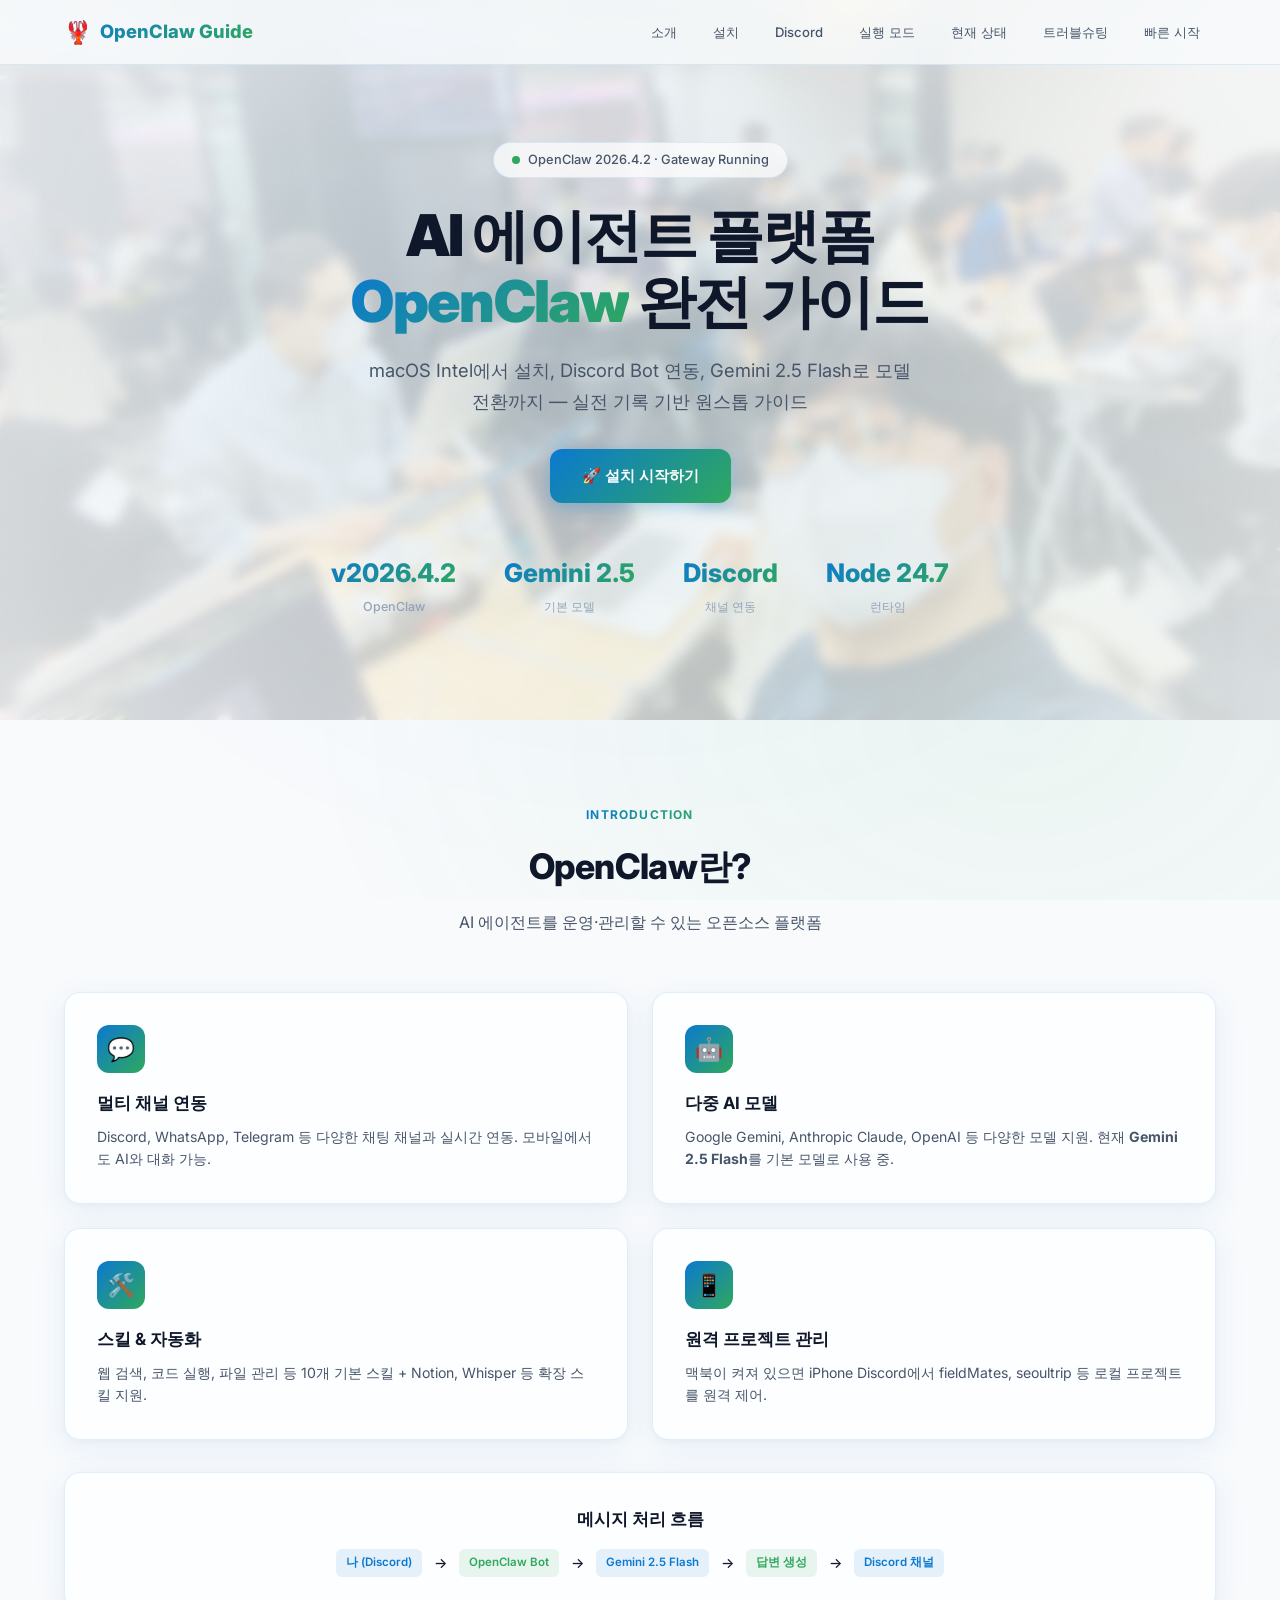
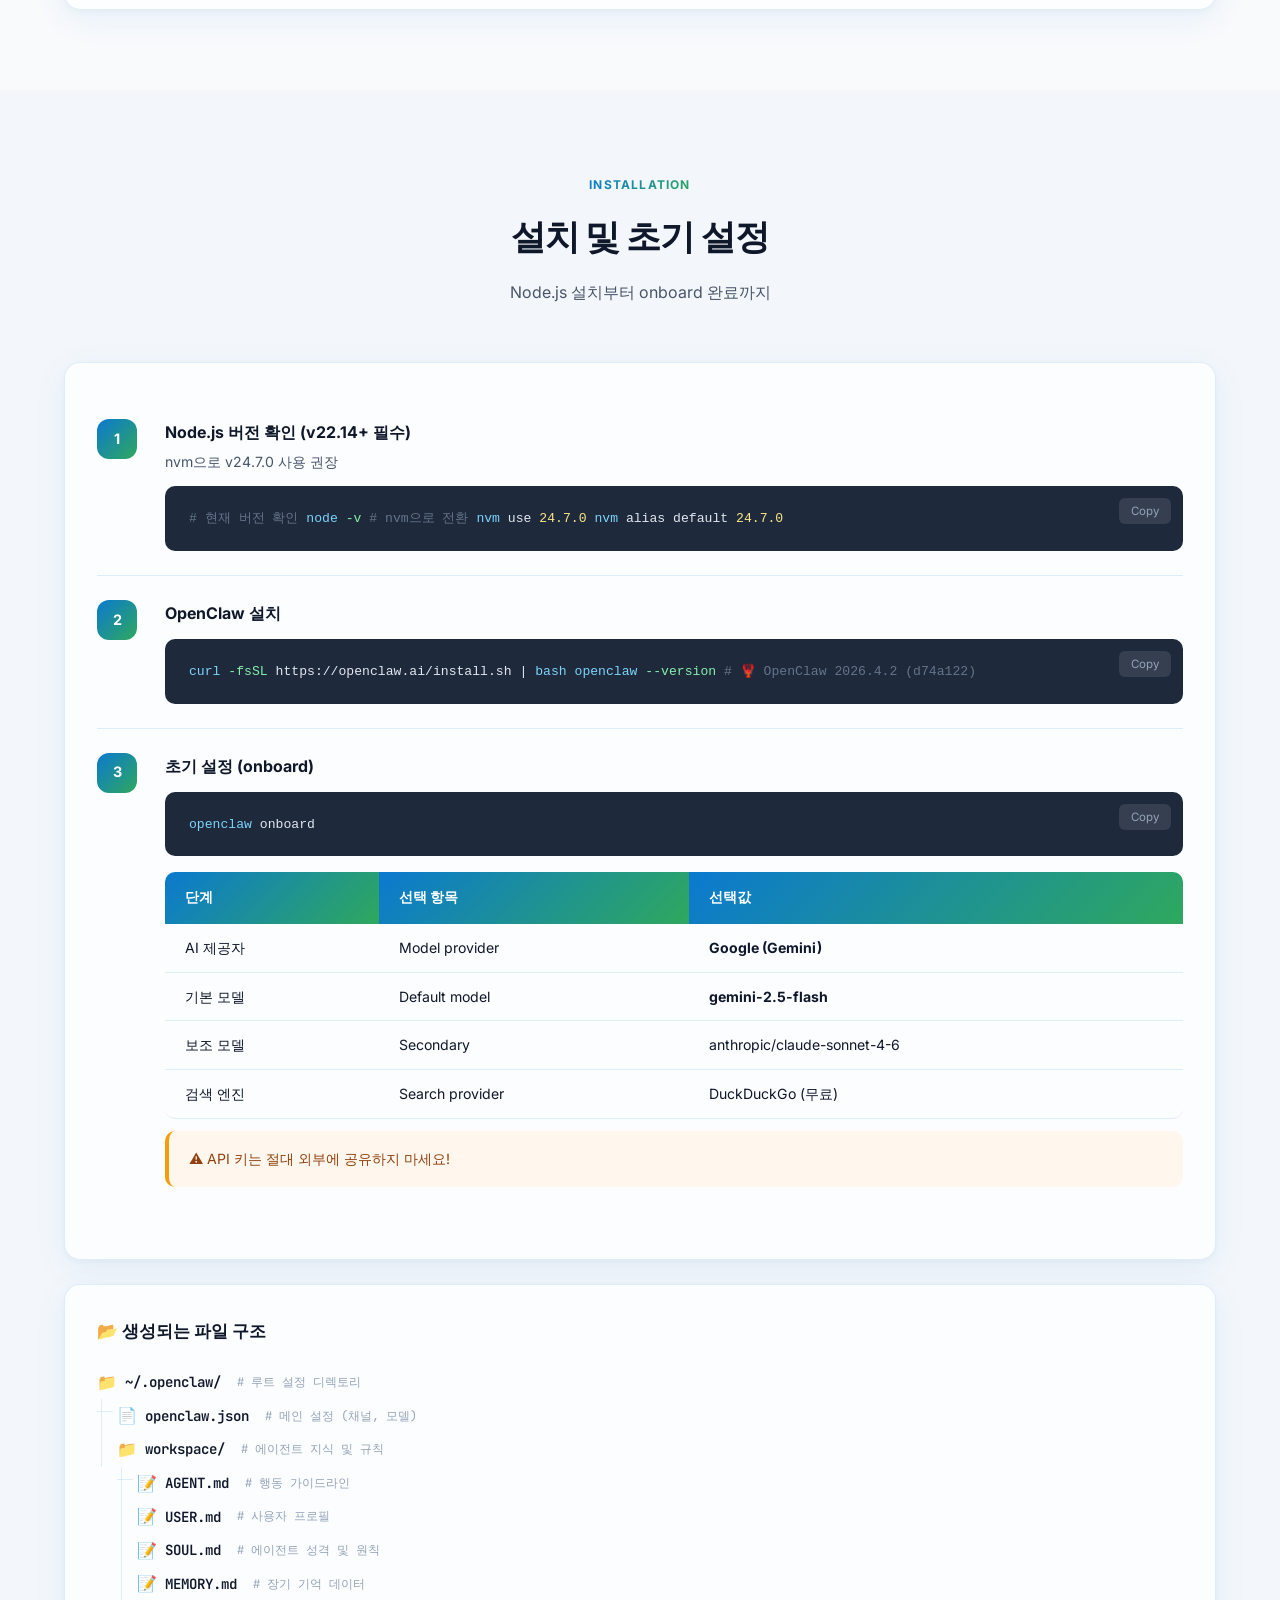
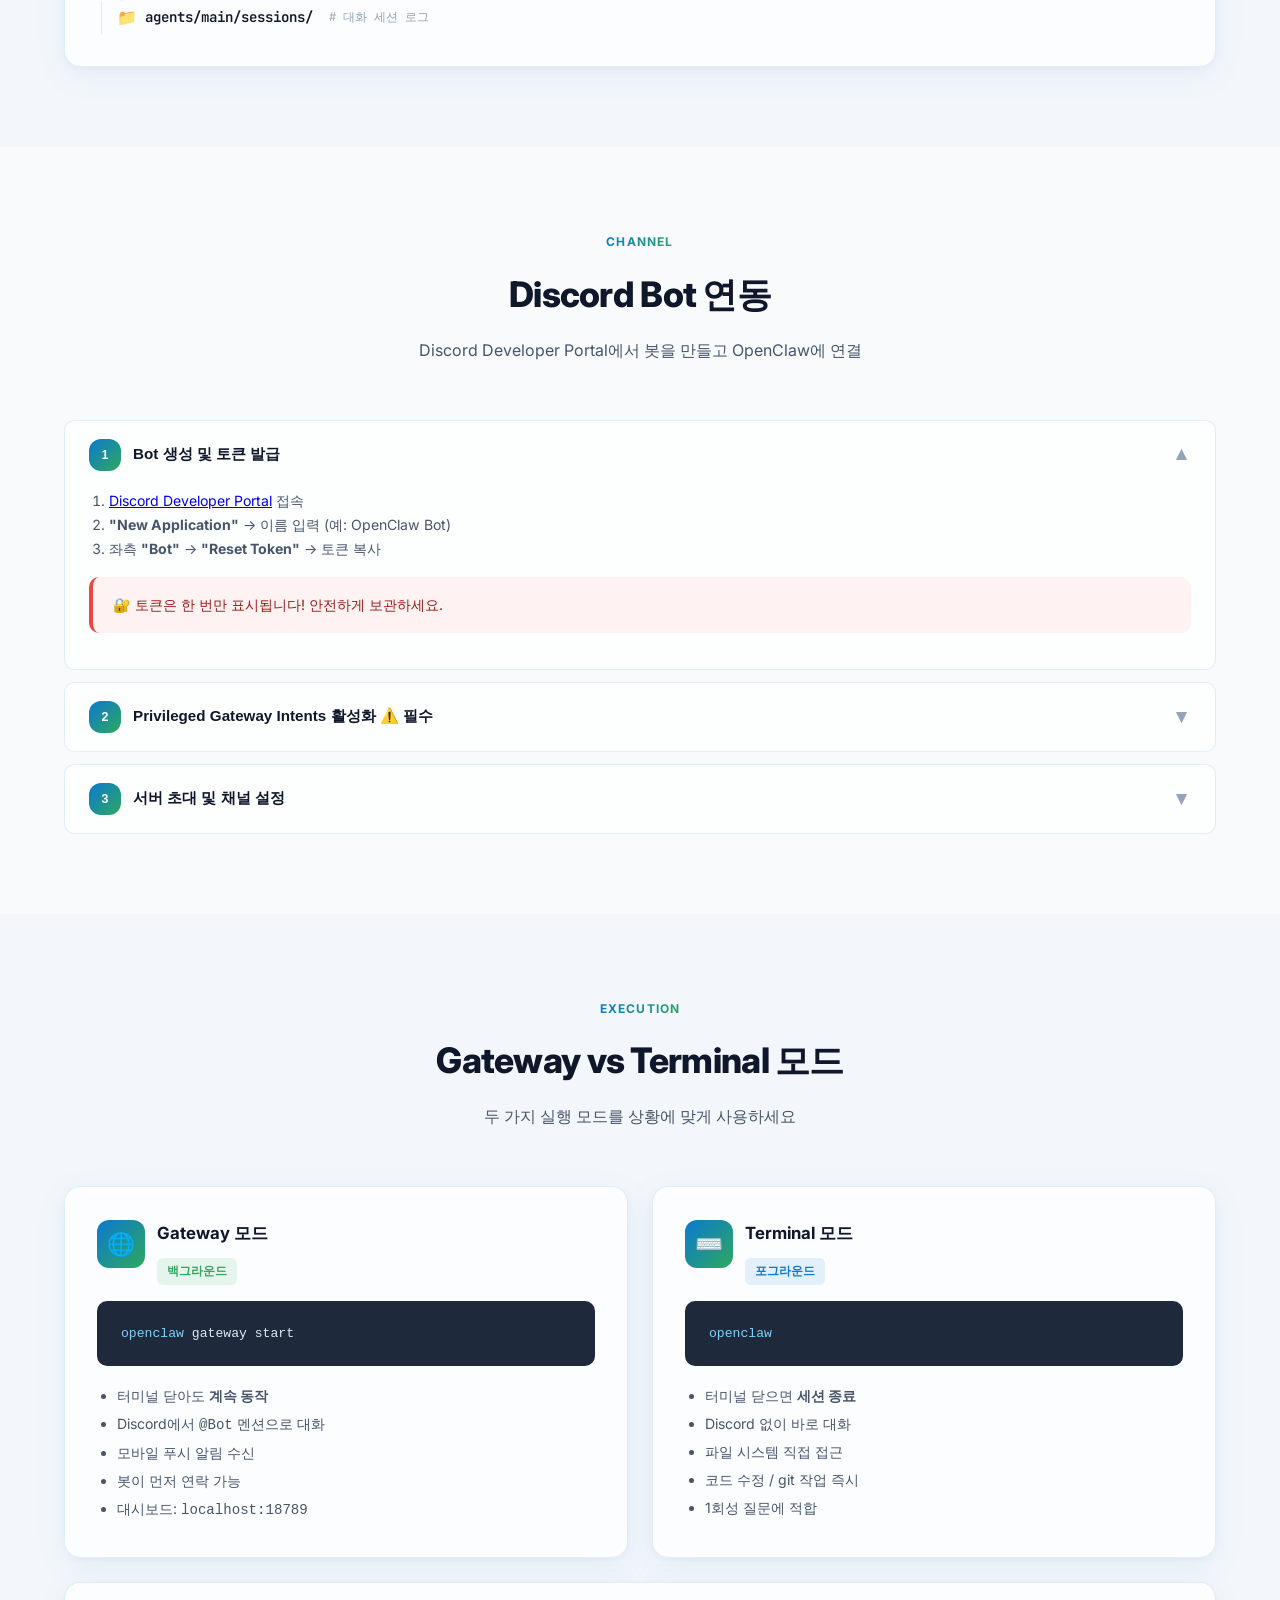
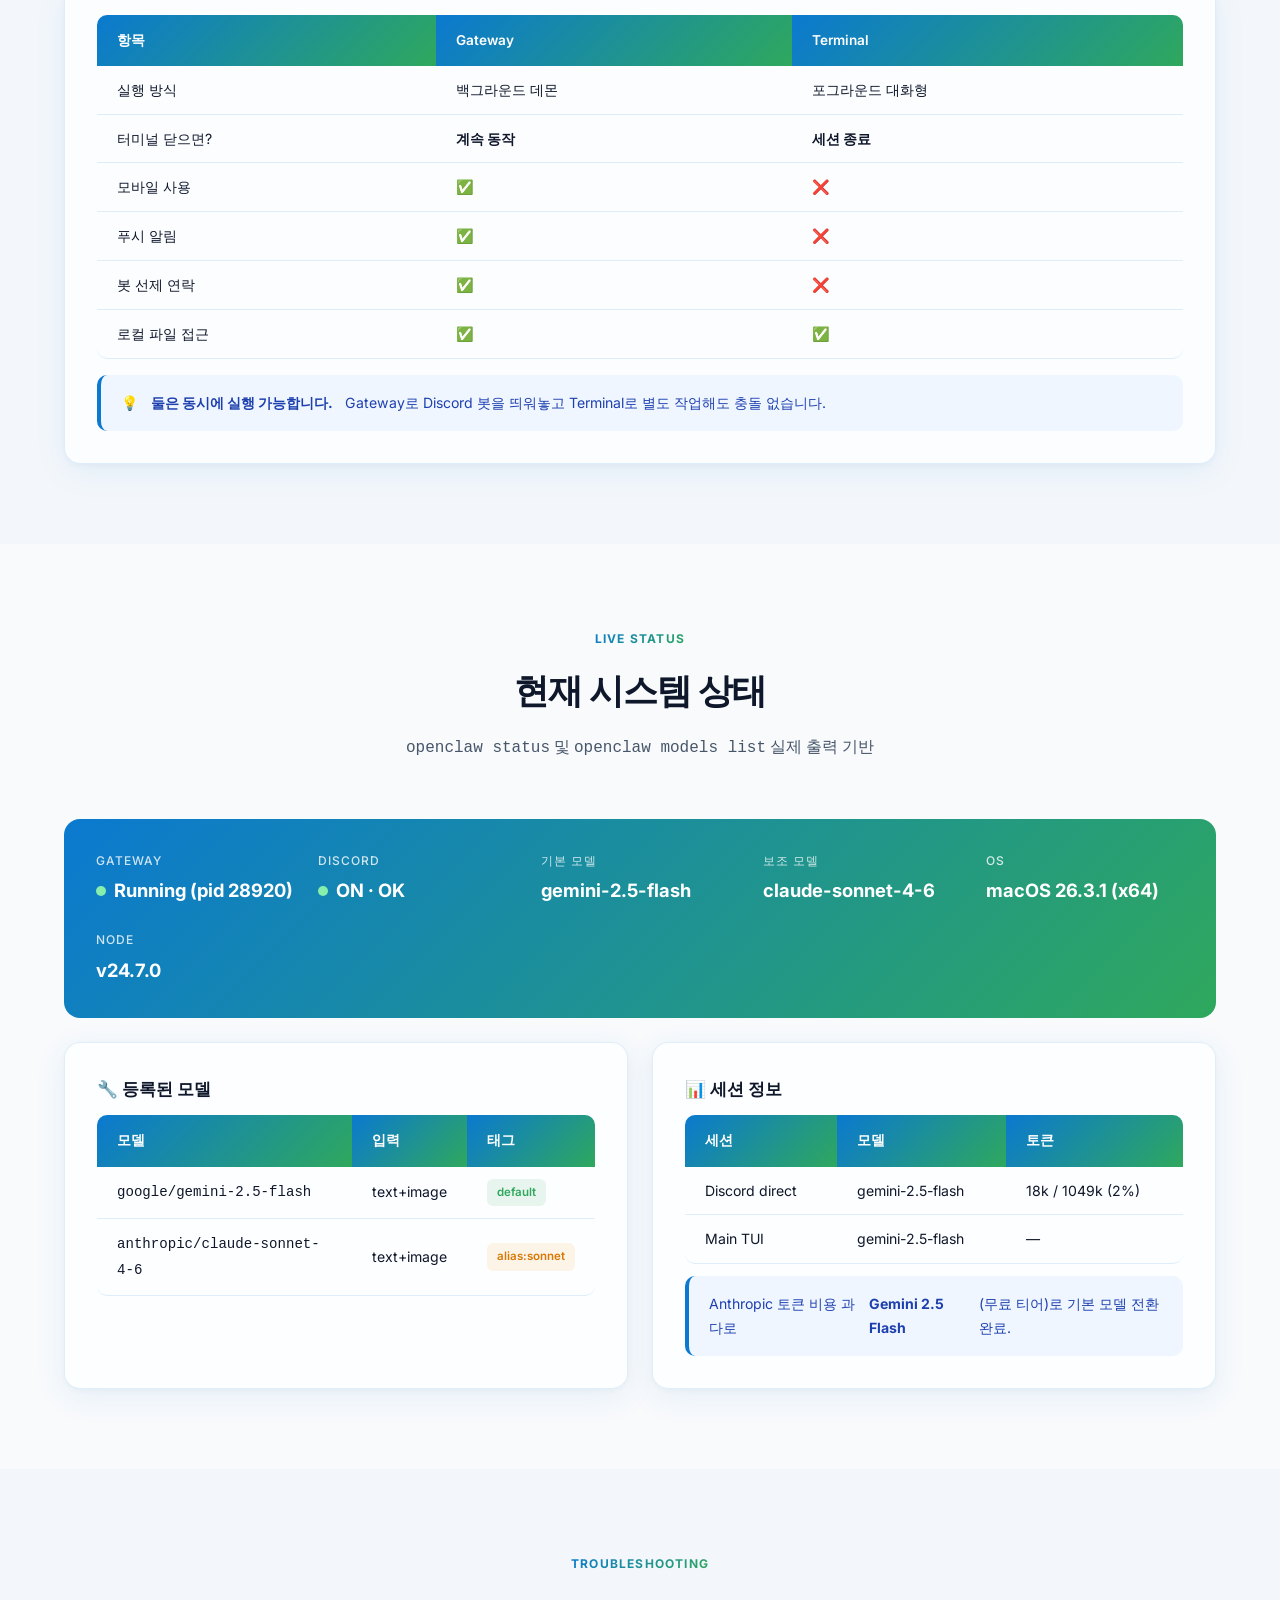
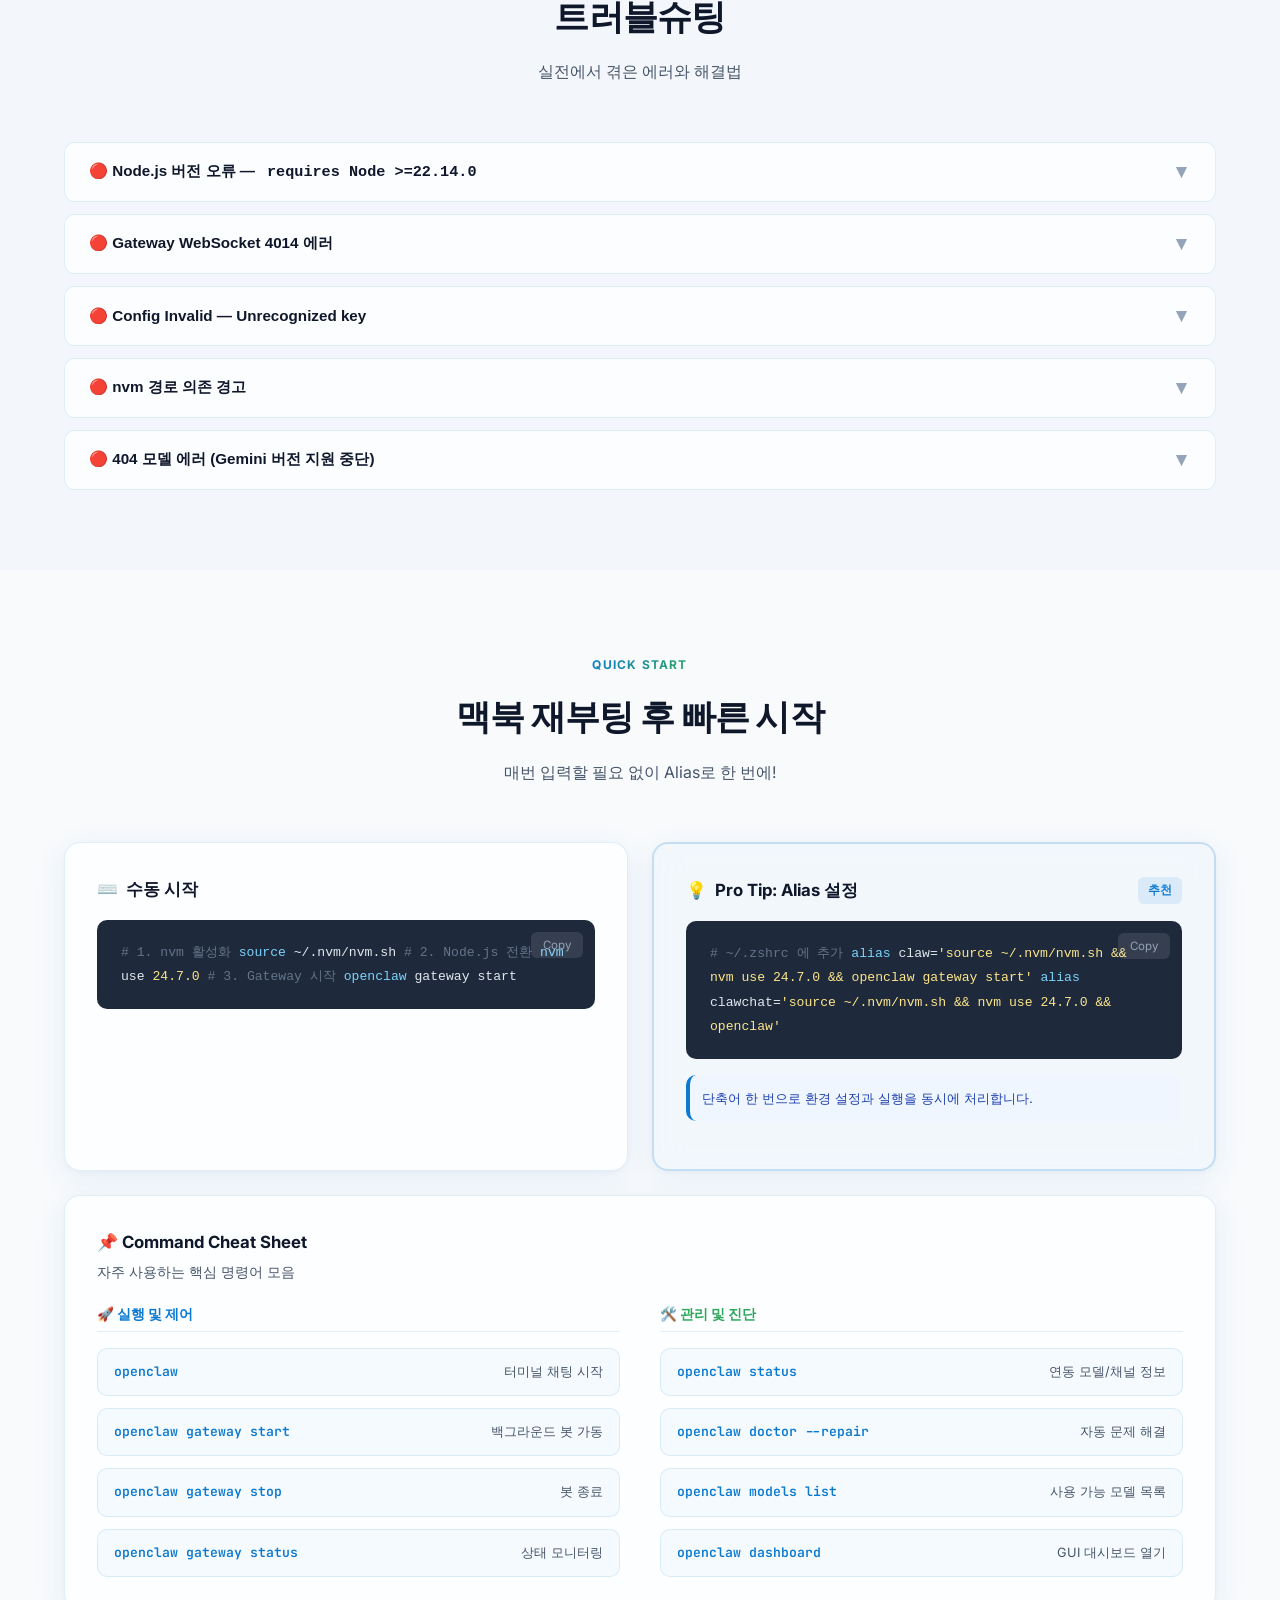
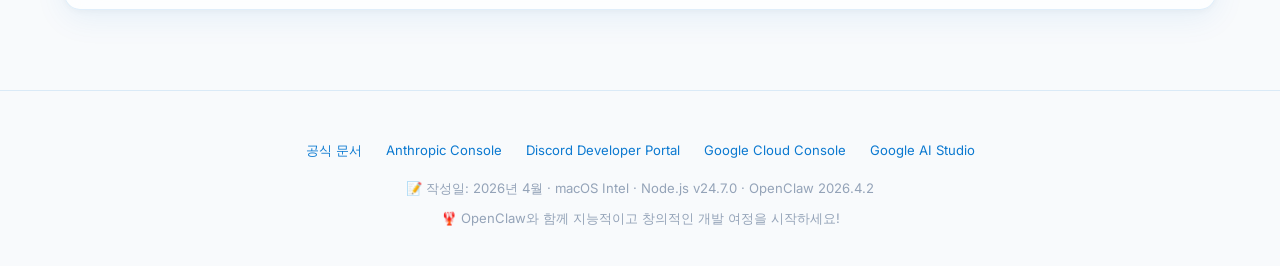
==== commit 42ae917b: "feat: implement mobile navigation overlay and responsive table layouts" ====
--- a/public/index.html
+++ b/public/index.html
@@ -132,11 +132,13 @@
             </div>
             <div style="overflow-x:auto;margin-top:16px;">
               <table class="compare-table">
-                <tr><th>단계</th><th>선택 항목</th><th>선택값</th></tr>
-                <tr><td>AI 제공자</td><td>Model provider</td><td><strong>Google (Gemini)</strong></td></tr>
-                <tr><td>기본 모델</td><td>Default model</td><td><strong>gemini-2.5-flash</strong></td></tr>
-                <tr><td>보조 모델</td><td>Secondary</td><td>anthropic/claude-sonnet-4-6</td></tr>
-                <tr><td>검색 엔진</td><td>Search provider</td><td>DuckDuckGo (무료)</td></tr>
+                <thead><tr><th>단계</th><th>선택 항목</th><th>선택값</th></tr></thead>
+                <tbody>
+                  <tr><td data-label="단계">AI 제공자</td><td data-label="선택 항목">Model provider</td><td data-label="선택값"><strong>Google (Gemini)</strong></td></tr>
+                  <tr><td data-label="단계">기본 모델</td><td data-label="선택 항목">Default model</td><td data-label="선택값"><strong>gemini-2.5-flash</strong></td></tr>
+                  <tr><td data-label="단계">보조 모델</td><td data-label="선택 항목">Secondary</td><td data-label="선택값">anthropic/claude-sonnet-4-6</td></tr>
+                  <tr><td data-label="단계">검색 엔진</td><td data-label="선택 항목">Search provider</td><td data-label="선택값">DuckDuckGo (무료)</td></tr>
+                </tbody>
               </table>
             </div>
             <div class="alert warn" style="margin-top:12px;">⚠️ API 키는 절대 외부에 공유하지 마세요!</div>
@@ -216,9 +218,11 @@
           <p style="margin-bottom:8px;"><strong>채널 ID 복사:</strong> Discord 앱 → 설정 → 고급 → 개발자 모드 ON → 채널 우클릭 → 채널 ID 복사</p>
           <p style="margin-bottom:12px;"><strong>서버 초대:</strong> OAuth2 → URL Generator → scope: <code>bot</code> 선택 → 생성된 URL로 초대</p>
           <table class="compare-table" style="margin-top:12px;">
-            <tr><th>권한 종류</th><th>항목</th></tr>
-            <tr><td>일반 권한</td><td>채널 보기</td></tr>
-            <tr><td>채팅 권한</td><td>메시지 보내기, 기록 보기, 읽기</td></tr>
+            <thead><tr><th>권한 종류</th><th>항목</th></tr></thead>
+            <tbody>
+              <tr><td data-label="권한 종류">일반 권한</td><td data-label="항목">채널 보기</td></tr>
+              <tr><td data-label="권한 종류">채팅 권한</td><td data-label="항목">메시지 보내기, 기록 보기, 읽기</td></tr>
+            </tbody>
           </table>
         </div>
       </div>
@@ -278,13 +282,17 @@
 
     <div class="glass-card animate" style="margin-top:24px; overflow-x:auto;">
       <table class="compare-table">
-        <tr><th>항목</th><th>Gateway</th><th>Terminal</th></tr>
-        <tr><td>실행 방식</td><td>백그라운드 데몬</td><td>포그라운드 대화형</td></tr>
-        <tr><td>터미널 닫으면?</td><td><strong>계속 동작</strong></td><td><strong>세션 종료</strong></td></tr>
-        <tr><td>모바일 사용</td><td>✅</td><td>❌</td></tr>
-        <tr><td>푸시 알림</td><td>✅</td><td>❌</td></tr>
-        <tr><td>봇 선제 연락</td><td>✅</td><td>❌</td></tr>
-        <tr><td>로컬 파일 접근</td><td>✅</td><td>✅</td></tr>
+        <thead>
+          <tr><th>항목</th><th>Gateway</th><th>Terminal</th></tr>
+        </thead>
+        <tbody>
+          <tr><td data-label="항목">실행 방식</td><td data-label="Gateway">백그라운드 데몬</td><td data-label="Terminal">포그라운드 대화형</td></tr>
+          <tr><td data-label="항목">터미널 닫으면?</td><td data-label="Gateway"><strong>계속 동작</strong></td><td data-label="Terminal"><strong>세션 종료</strong></td></tr>
+          <tr><td data-label="항목">모바일 사용</td><td data-label="Gateway">✅</td><td data-label="Terminal">❌</td></tr>
+          <tr><td data-label="항목">푸시 알림</td><td data-label="Gateway">✅</td><td data-label="Terminal">❌</td></tr>
+          <tr><td data-label="항목">봇 선제 연락</td><td data-label="Gateway">✅</td><td data-label="Terminal">❌</td></tr>
+          <tr><td data-label="항목">로컬 파일 접근</td><td data-label="Gateway">✅</td><td data-label="Terminal">✅</td></tr>
+        </tbody>
       </table>
       <div class="alert info" style="margin-top:16px;margin-bottom:0;">💡 <strong>둘은 동시에 실행 가능합니다.</strong> Gateway로 Discord 봇을 띄워놓고 Terminal로 별도 작업해도 충돌 없습니다.</div>
     </div>
@@ -331,17 +339,21 @@
       <div class="glass-card">
         <div class="feature-title" style="margin-bottom:12px;">🔧 등록된 모델</div>
         <table class="compare-table">
-          <tr><th>모델</th><th>입력</th><th>태그</th></tr>
-          <tr><td><code>google/gemini-2.5-flash</code></td><td>text+image</td><td><span class="tag green">default</span></td></tr>
-          <tr><td><code>anthropic/claude-sonnet-4-6</code></td><td>text+image</td><td><span class="tag amber">alias:sonnet</span></td></tr>
+          <thead><tr><th>모델</th><th>입력</th><th>태그</th></tr></thead>
+          <tbody>
+            <tr><td data-label="모델"><code>google/gemini-2.5-flash</code></td><td data-label="입력">text+image</td><td data-label="태그"><span class="tag green">default</span></td></tr>
+            <tr><td data-label="모델"><code>anthropic/claude-sonnet-4-6</code></td><td data-label="입력">text+image</td><td data-label="태그"><span class="tag amber">alias:sonnet</span></td></tr>
+          </tbody>
         </table>
       </div>
       <div class="glass-card">
         <div class="feature-title" style="margin-bottom:12px;">📊 세션 정보</div>
         <table class="compare-table">
-          <tr><th>세션</th><th>모델</th><th>토큰</th></tr>
-          <tr><td>Discord direct</td><td>gemini-2.5-flash</td><td>18k / 1049k (2%)</td></tr>
-          <tr><td>Main TUI</td><td>gemini-2.5-flash</td><td>—</td></tr>
+          <thead><tr><th>세션</th><th>모델</th><th>토큰</th></tr></thead>
+          <tbody>
+            <tr><td data-label="세션">Discord direct</td><td data-label="모델">gemini-2.5-flash</td><td data-label="토큰">18k / 1049k (2%)</td></tr>
+            <tr><td data-label="세션">Main TUI</td><td data-label="모델">gemini-2.5-flash</td><td data-label="토큰">—</td></tr>
+          </tbody>
         </table>
         <div class="alert info" style="margin-top:12px;margin-bottom:0;">Anthropic 토큰 비용 과다로 <strong>Gemini 2.5 Flash</strong>(무료 티어)로 기본 모델 전환 완료.</div>
       </div>
--- a/public/style.css
+++ b/public/style.css
@@ -63,7 +63,25 @@
 .nav-links { display: flex; gap: 4px; }
 .nav-links a {
   color: var(--text-secondary); text-decoration: none; font-size: 0.82rem; font-weight: 500;
-  padding: 6px 14px; border-radius: 8px; transition: var(--transition);
+  padding: 8px 16px; border-radius: 8px; transition: var(--transition);
+}
+.nav-links.open {
+  display: flex !important;
+  position: fixed; top: 64px; left: 0; right: 0; bottom: 0;
+  flex-direction: column; 
+  background: rgba(255,255,255,0.98); 
+  backdrop-filter: blur(30px);
+  padding: 32px 24px;
+  gap: 16px;
+  z-index: 99;
+  border-top: 1px solid var(--border-light);
+  animation: fadeUp 0.4s ease;
+}
+.nav-links.open a {
+  font-size: 1.1rem;
+  padding: 16px;
+  border-bottom: 1px solid var(--border-light);
+  border-radius: 0;
 }
 .nav-links a:hover { color: var(--brand-blue); background: rgba(11,121,208,0.06); }
 .nav-toggle { display: none; background: none; border: none; cursor: pointer; padding: 8px; }
@@ -341,13 +359,58 @@
 
 /* ── Responsive ── */
 @media (max-width: 768px) {
-  .grid-2, .grid-3 { grid-template-columns: 1fr; }
-  .nav-links { display: none; position: absolute; top: 64px; left: 0; right: 0; flex-direction: column; background: rgba(248,250,252,0.96); backdrop-filter: blur(20px); padding: 16px; border-bottom: 1px solid var(--border-light); }
-  .nav-links.open { display: flex; }
+  :root { --radius: 12px; }
+  .grid-2, .grid-3 { grid-template-columns: 1fr; gap: 16px; }
+  
   .nav-toggle { display: block; }
-  .hero { min-height: 60vh; padding: 100px 20px 60px; }
-  .hero-stats { gap: 32px; }
-  .glass-card { padding: 24px; }
-  .status-banner { padding: 24px; }
-  section { padding: 56px 0; }
-}
+  .nav-links { display: none; } /* Handled by .open in JS/CSS */
+
+  .hero { min-height: 70vh; padding: 120px 20px 60px; }
+  .hero h1 { font-size: 2.2rem; }
+  .hero-stats { 
+    display: grid; grid-template-columns: repeat(2, 1fr); 
+    gap: 20px; margin-top: 40px; border-top: 1px solid var(--border-light); padding-top: 24px;
+  }
+  .hero-stat .value { font-size: 1.3rem; }
+
+  section { padding: 48px 0; }
+  .container { padding: 0 20px; }
+
+  .glass-card { padding: 20px; border-radius: var(--radius); }
+  
+  /* Stacked Mobile Tables */
+  .compare-table { border: none; }
+  .compare-table thead { display: none; } /* Hide headers */
+  .compare-table tr { 
+    display: block; margin-bottom: 16px; 
+    background: #fff; border: 1px solid var(--border-light); 
+    border-radius: var(--radius-sm); overflow: hidden;
+    box-shadow: 0 4px 12px rgba(0,0,0,0.03);
+  }
+  .compare-table td { 
+    display: flex; justify-content: space-between; align-items: center;
+    padding: 12px 16px; border-bottom: 1px solid rgba(0,0,0,0.03);
+    text-align: right; font-size: 0.85rem;
+  }
+  .compare-table td:last-child { border-bottom: none; }
+  .compare-table td::before { 
+    content: attr(data-label); 
+    font-weight: 700; color: var(--brand-blue); 
+    text-align: left; font-size: 0.75rem; text-transform: uppercase;
+  }
+  
+  .status-banner { grid-template-columns: 1fr 1fr; gap: 16px; padding: 20px; }
+  .status-item .status-value { font-size: 0.95rem; }
+
+  .code-block { padding: 16px; font-size: 0.78rem; border-radius: 8px; }
+  .code-copy { top: 8px; right: 8px; scale: 0.9; }
+
+  .cmd-item { flex-direction: column; align-items: flex-start; gap: 4px; }
+  .cmd-desc { font-size: 0.75rem; opacity: 0.8; }
+}
+
+@media (max-width: 480px) {
+  .hero h1 { font-size: 1.8rem; }
+  .status-banner { grid-template-columns: 1fr; }
+  .hero-stats { gap: 12px; }
+}
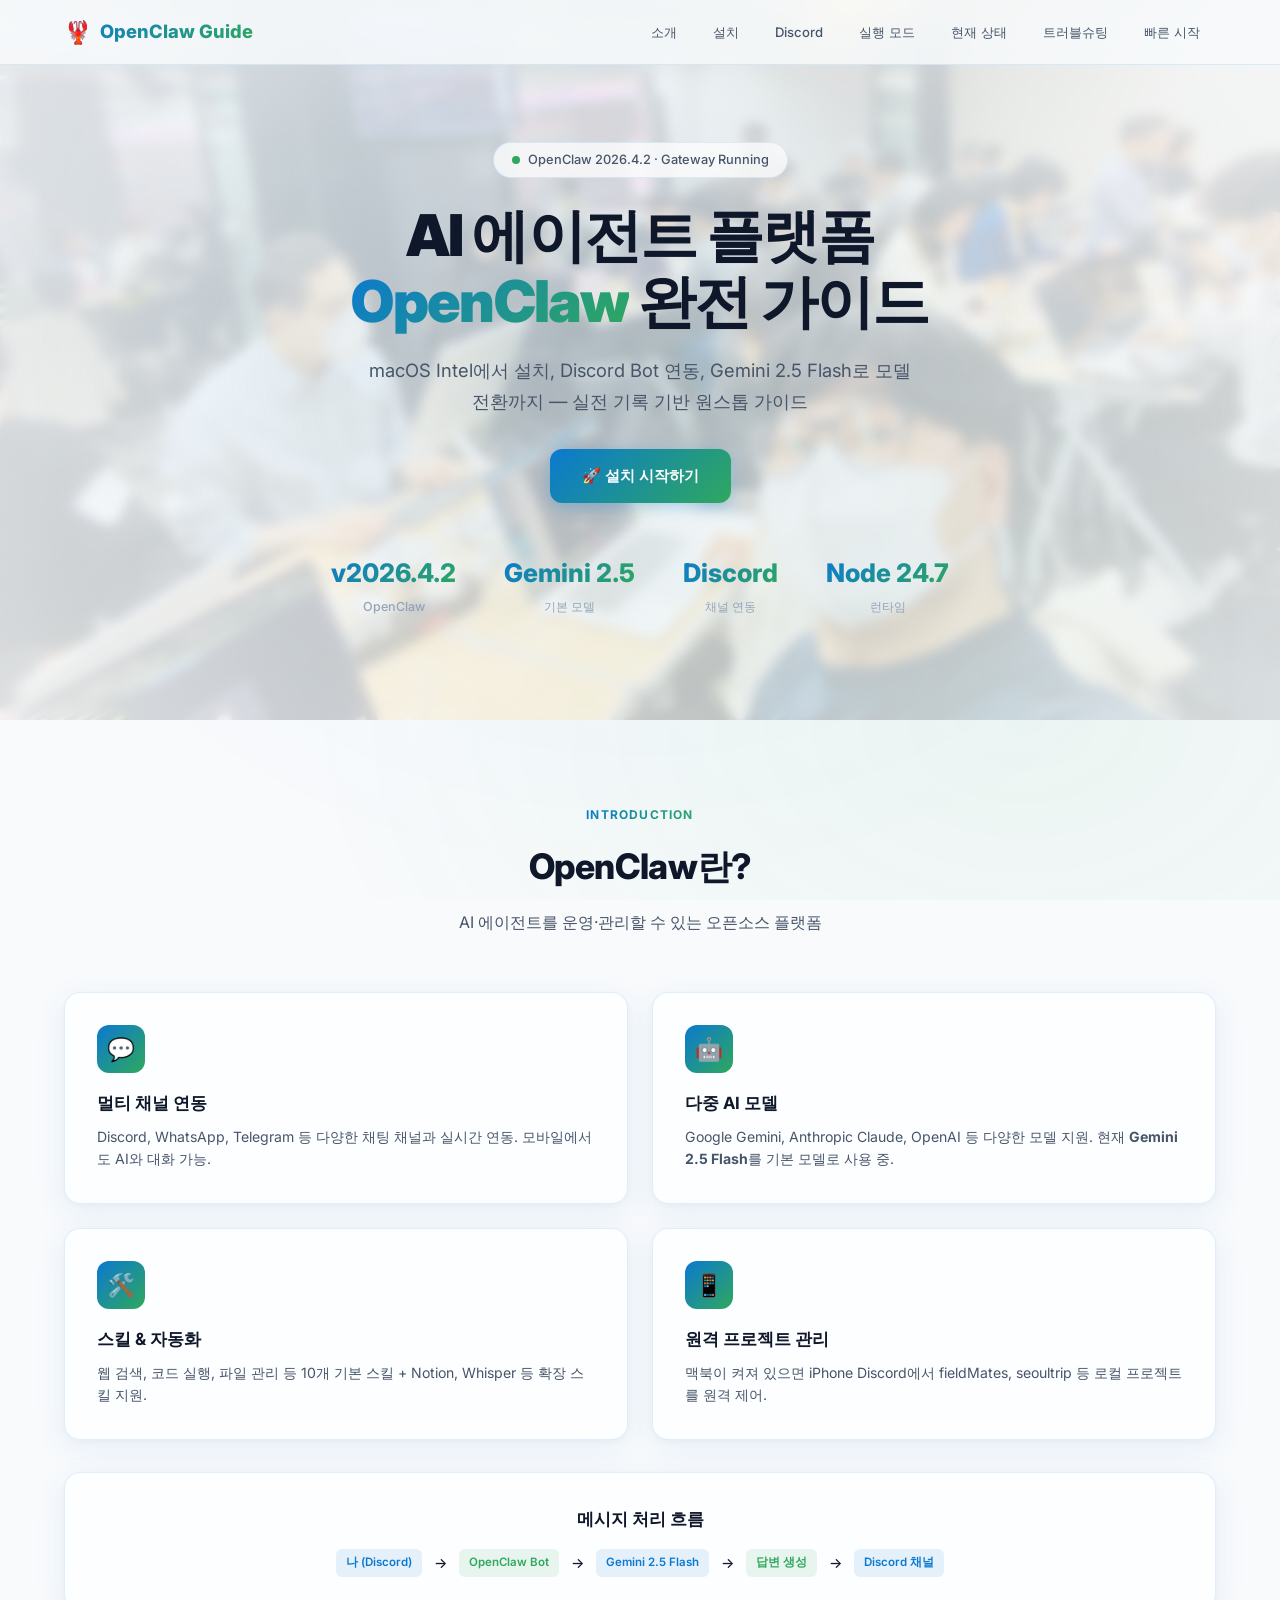
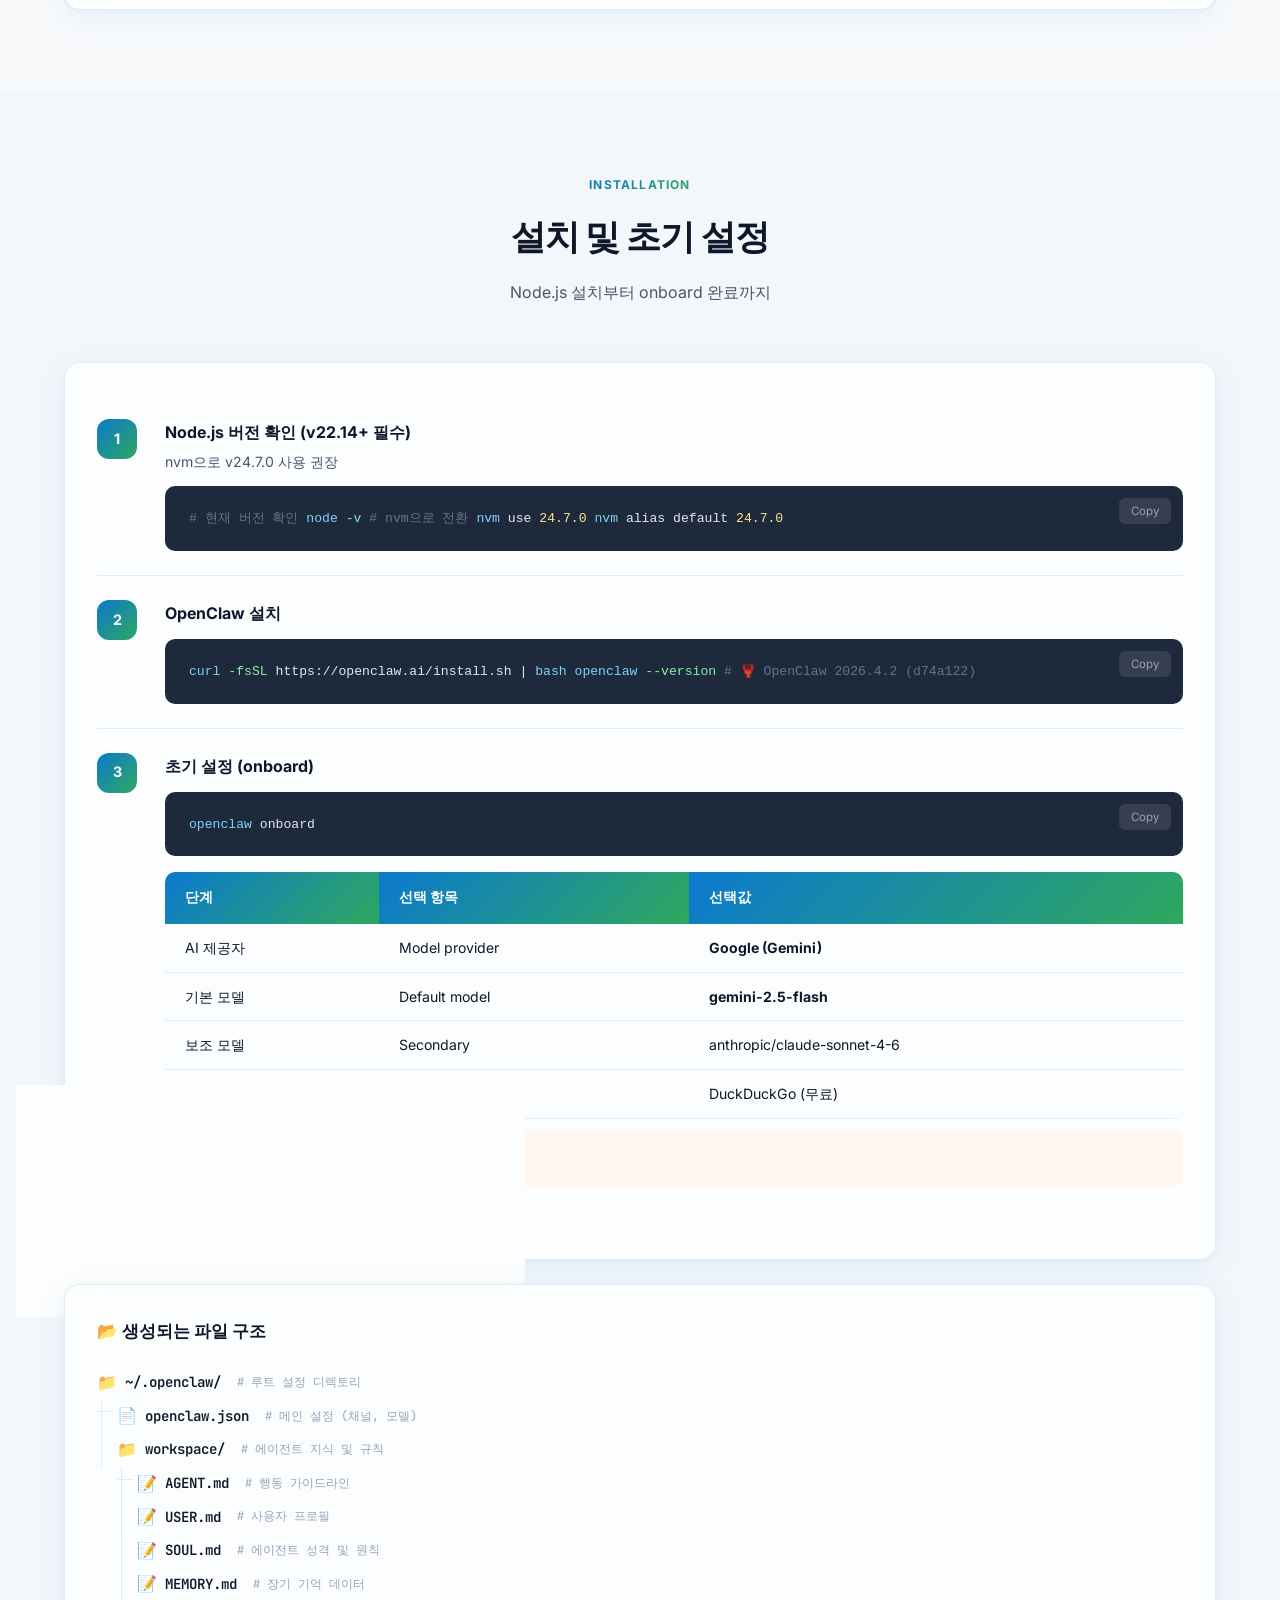
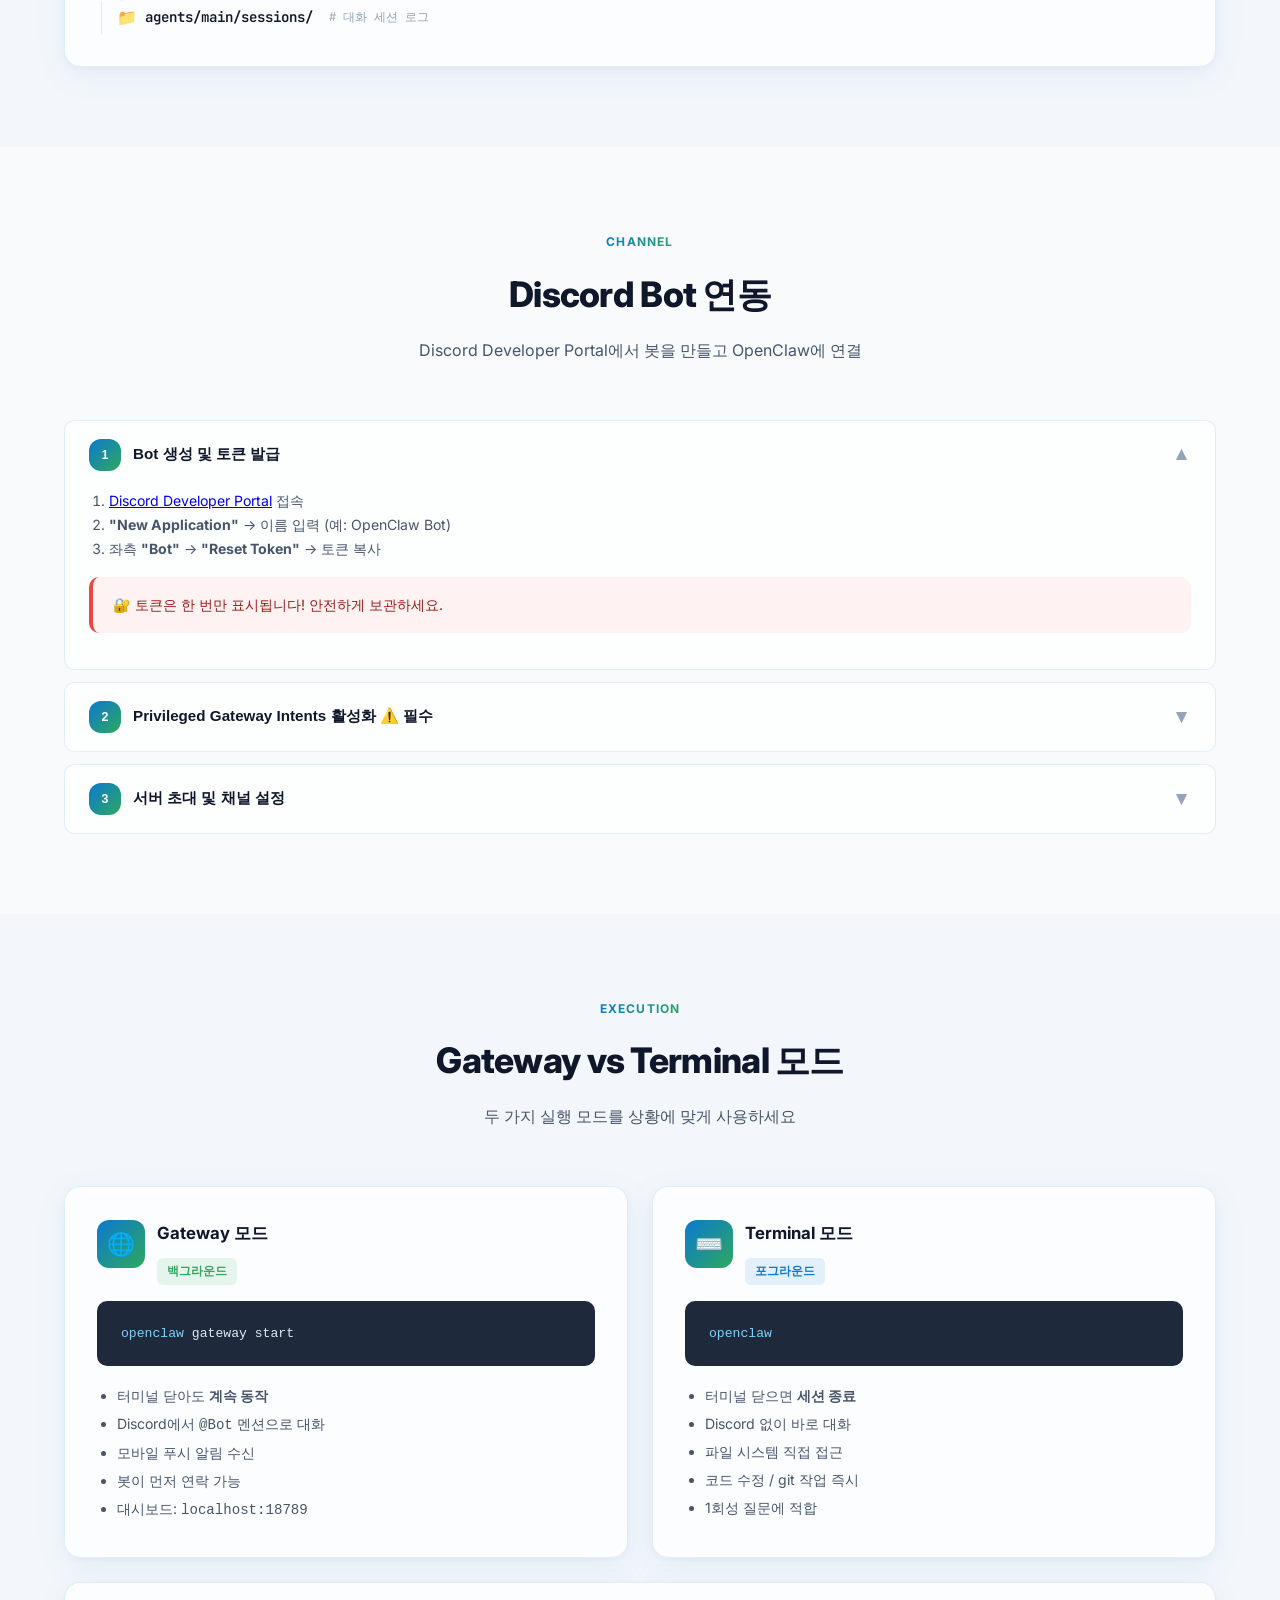
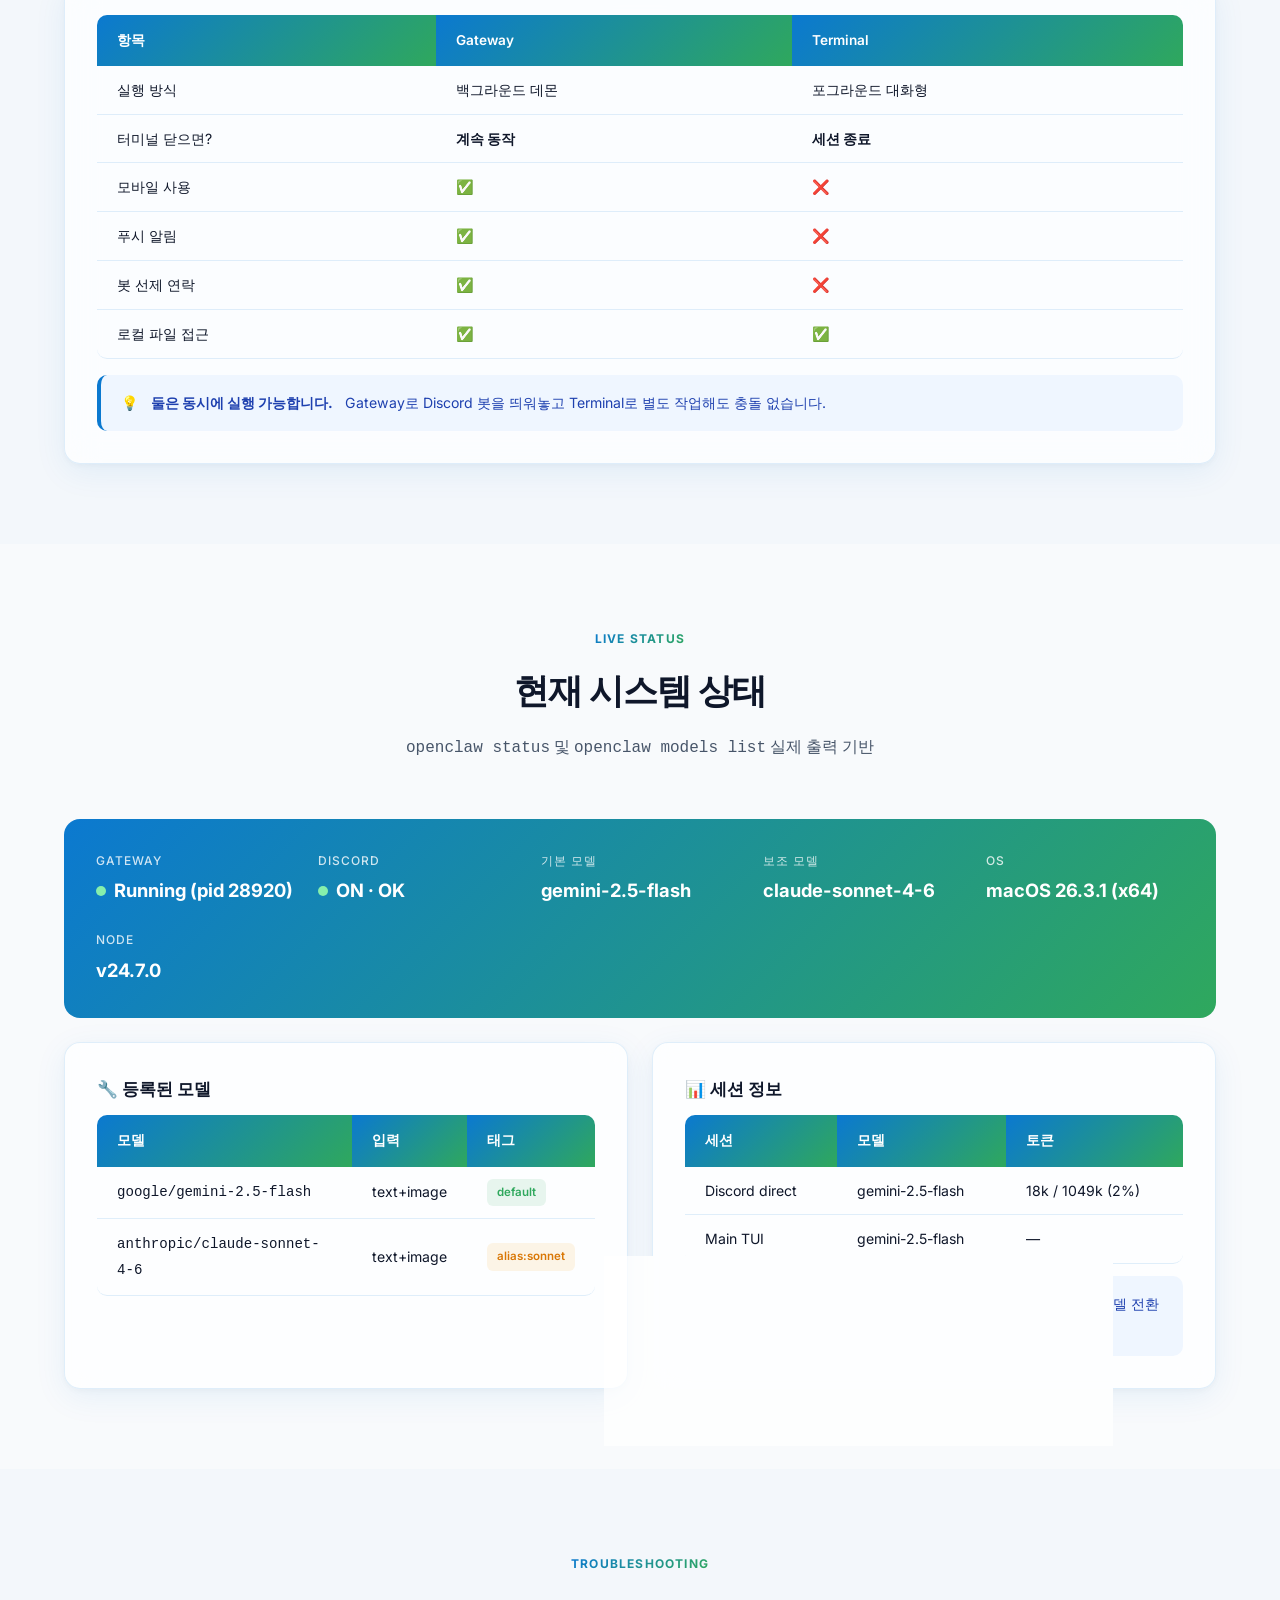
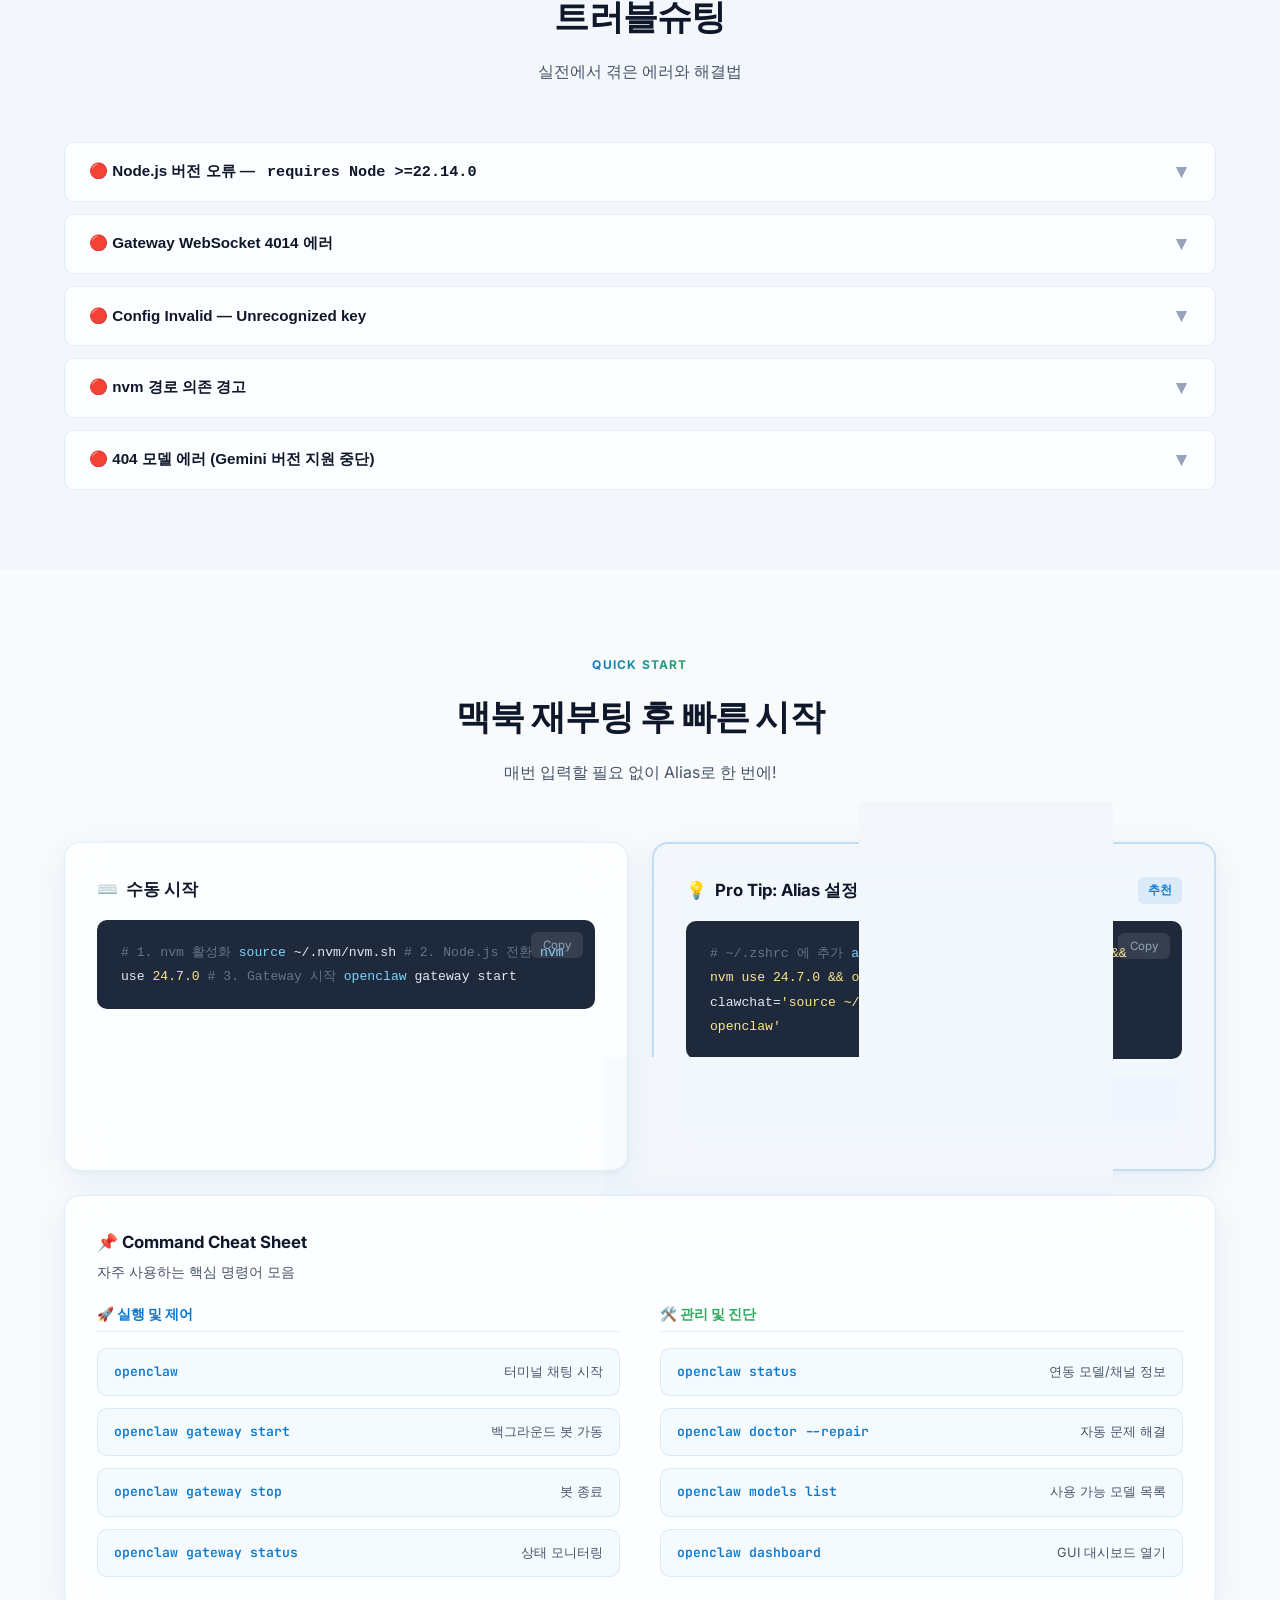
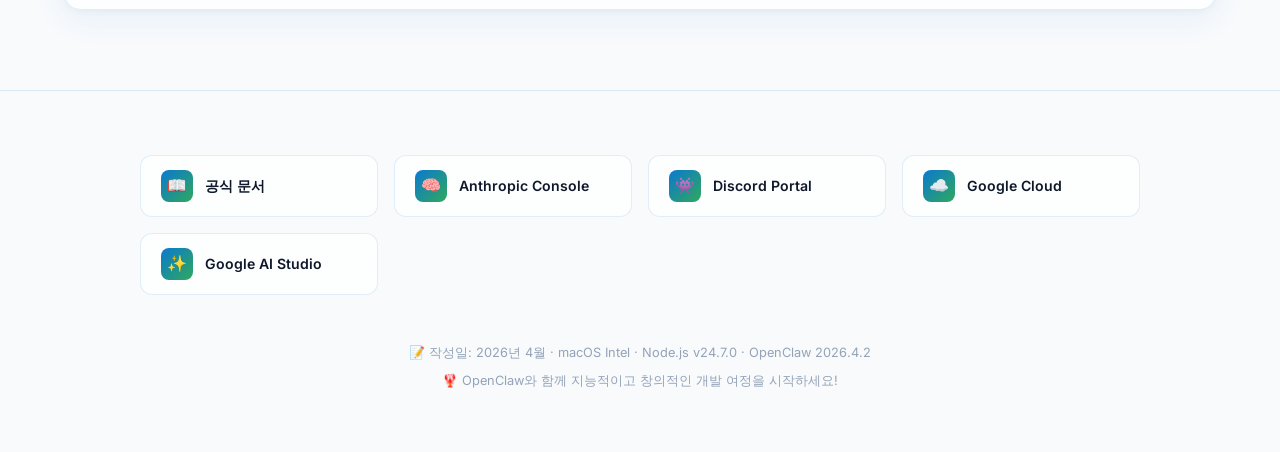
==== commit 765127cc: "feat: redesign footer with resource grid cards and updated layout styling" ====
--- a/public/index.html
+++ b/public/index.html
@@ -508,15 +508,34 @@
 
 <!-- ═══ FOOTER ═══ -->
 <footer>
-  <div class="footer-links">
-    <a href="https://docs.openclaw.ai/cli" target="_blank">공식 문서</a>
-    <a href="https://console.anthropic.com" target="_blank">Anthropic Console</a>
-    <a href="https://discord.com/developers/applications" target="_blank">Discord Developer Portal</a>
-    <a href="https://console.cloud.google.com" target="_blank">Google Cloud Console</a>
-    <a href="https://aistudio.google.com" target="_blank">Google AI Studio</a>
-  </div>
-  <p>📝 작성일: 2026년 4월 · macOS Intel · Node.js v24.7.0 · OpenClaw 2026.4.2</p>
-  <p style="margin-top:8px;">🦞 OpenClaw와 함께 지능적이고 창의적인 개발 여정을 시작하세요!</p>
+  <div class="footer-container">
+    <div class="resource-grid">
+      <a href="https://docs.openclaw.ai/cli" target="_blank" class="resource-card">
+        <div class="resource-icon">📖</div>
+        <span>공식 문서</span>
+      </a>
+      <a href="https://console.anthropic.com" target="_blank" class="resource-card">
+        <div class="resource-icon">🧠</div>
+        <span>Anthropic Console</span>
+      </a>
+      <a href="https://discord.com/developers/applications" target="_blank" class="resource-card">
+        <div class="resource-icon">👾</div>
+        <span>Discord Portal</span>
+      </a>
+      <a href="https://console.cloud.google.com" target="_blank" class="resource-card">
+        <div class="resource-icon">☁️</div>
+        <span>Google Cloud</span>
+      </a>
+      <a href="https://aistudio.google.com" target="_blank" class="resource-card">
+        <div class="resource-icon">✨</div>
+        <span>Google AI Studio</span>
+      </a>
+    </div>
+    <div class="footer-info">
+      <p>📝 작성일: 2026년 4월 · macOS Intel · Node.js v24.7.0 · OpenClaw 2026.4.2</p>
+      <p>🦞 OpenClaw와 함께 지능적이고 창의적인 개발 여정을 시작하세요!</p>
+    </div>
+  </div>
 </footer>
 
 <script src="script.js"></script>
--- a/public/style.css
+++ b/public/style.css
@@ -338,12 +338,35 @@
 
 /* ── Footer ── */
 footer {
-  border-top: 1px solid var(--border-light); padding: 48px 24px; text-align: center;
-  color: var(--text-muted); font-size: 0.82rem;
-}
-footer a { color: var(--brand-blue); text-decoration: none; }
-footer a:hover { text-decoration: underline; }
-.footer-links { display: flex; justify-content: center; gap: 24px; margin-bottom: 16px; flex-wrap: wrap; }
+  border-top: 1px solid var(--border-light); padding: 64px 24px; text-align: center;
+  background: rgba(248,250,252,0.4);
+}
+.footer-container { max-width: 1000px; margin: 0 auto; }
+.resource-grid {
+  display: grid; grid-template-columns: repeat(auto-fit, minmax(220px, 1fr));
+  gap: 16px; margin-bottom: 48px;
+}
+.resource-card {
+  display: flex; align-items: center; gap: 12px;
+  background: var(--bg-card); backdrop-filter: blur(10px);
+  border: 1px solid var(--border-light); border-radius: 12px;
+  padding: 14px 20px; text-decoration: none; color: var(--text-primary);
+  font-size: 0.88rem; font-weight: 600; transition: var(--transition);
+  text-align: left;
+}
+.resource-card:hover {
+  border-color: var(--brand-blue); transform: translateY(-2px);
+  box-shadow: var(--shadow-hover);
+  background: #fff;
+}
+.resource-icon {
+  width: 32px; height: 32px; border-radius: 8px;
+  background: var(--brand-gradient); display: flex; align-items: center; justify-content: center;
+  color: #fff; font-size: 1rem; flex-shrink: 0;
+}
+.footer-info { color: var(--text-muted); font-size: 0.8rem; line-height: 1.6; }
+.footer-info p { margin-bottom: 8px; }
+.footer-links { display: none; } /* Replaced by resource-grid */
 
 /* ── Animations ── */
 @keyframes pulse {
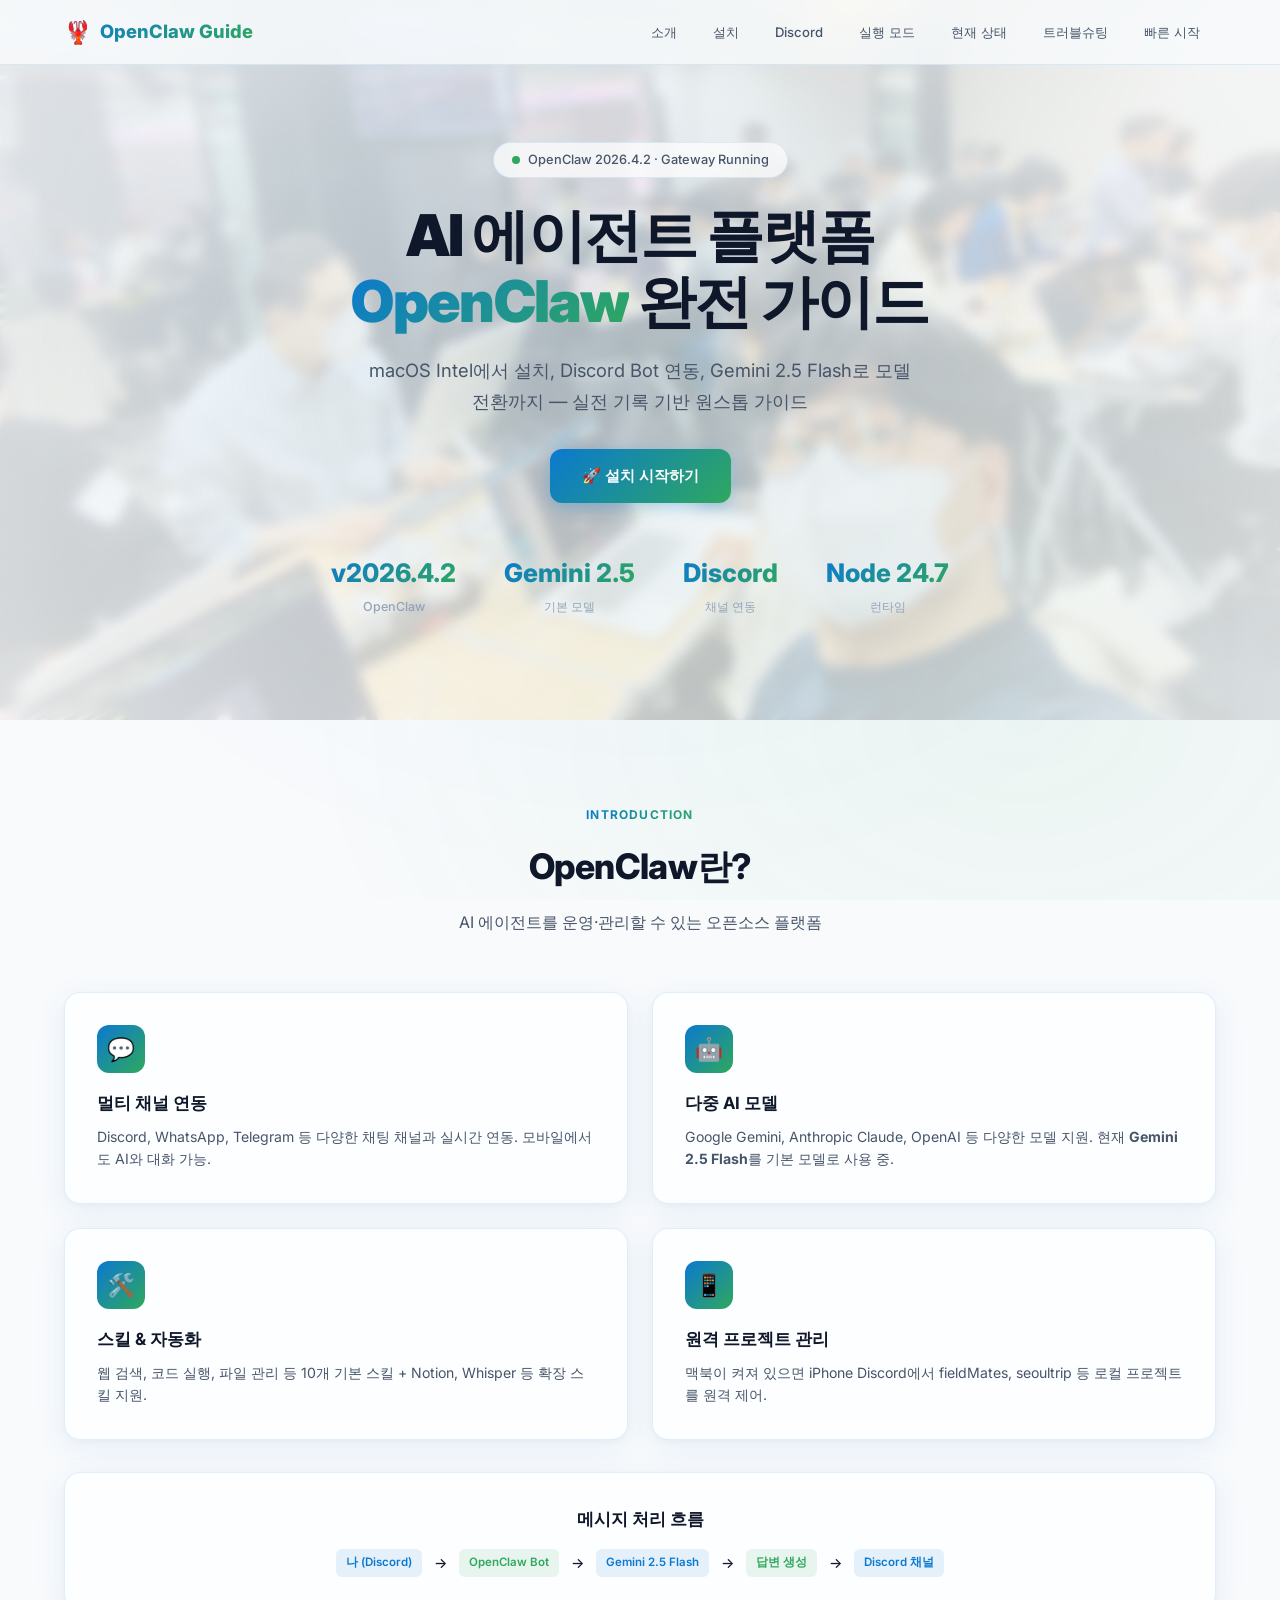
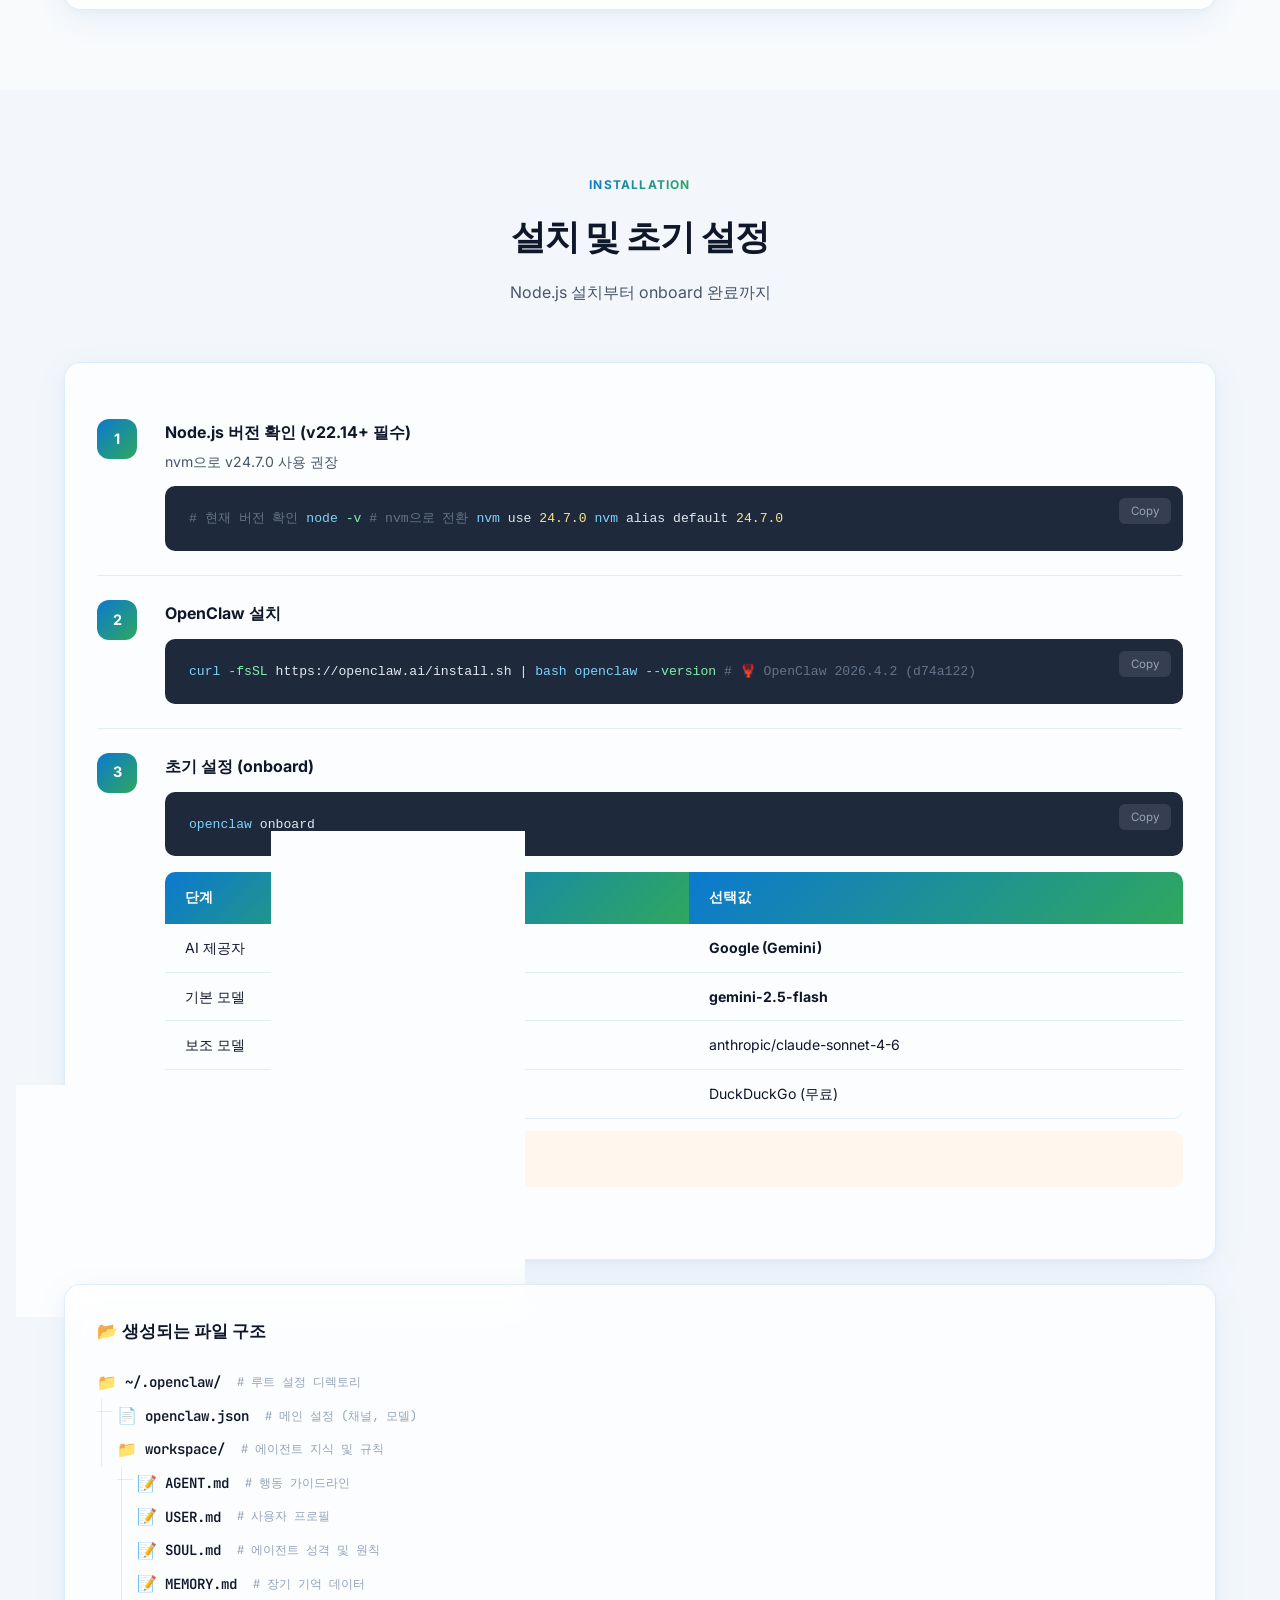
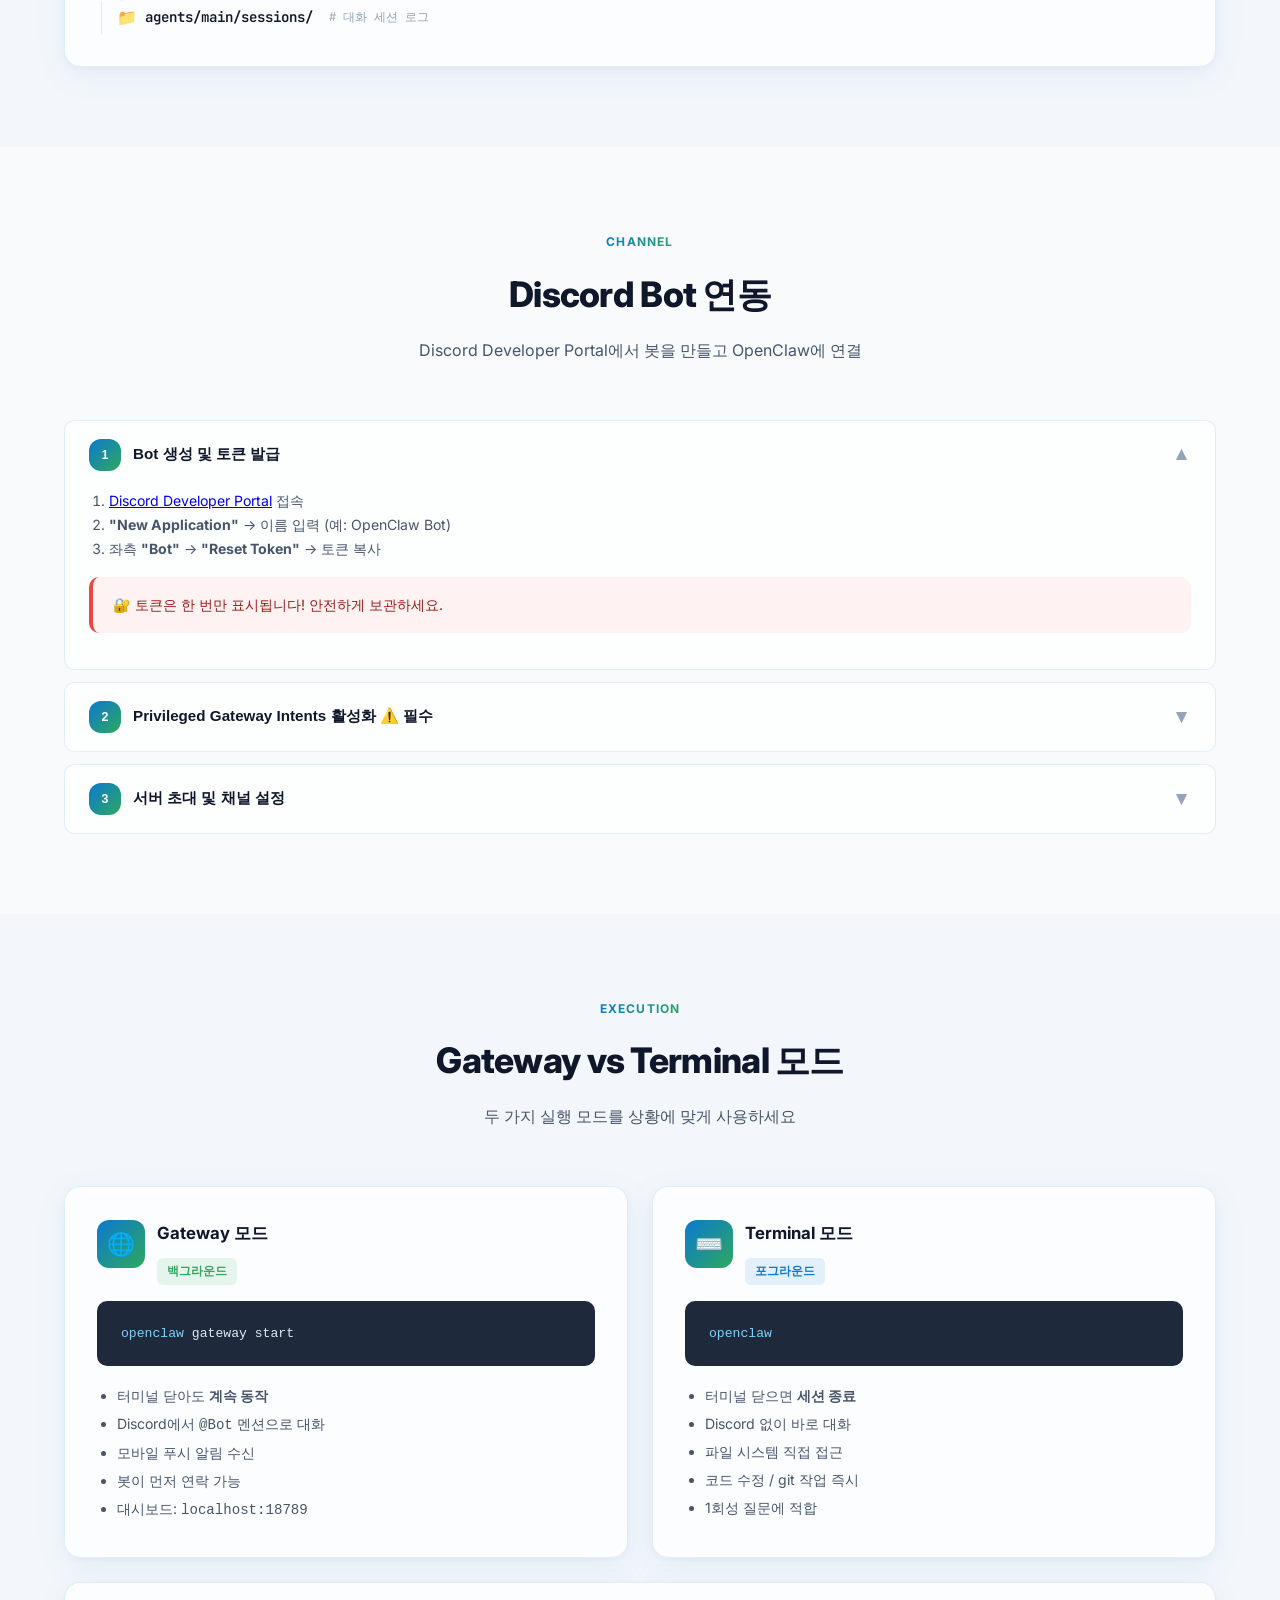
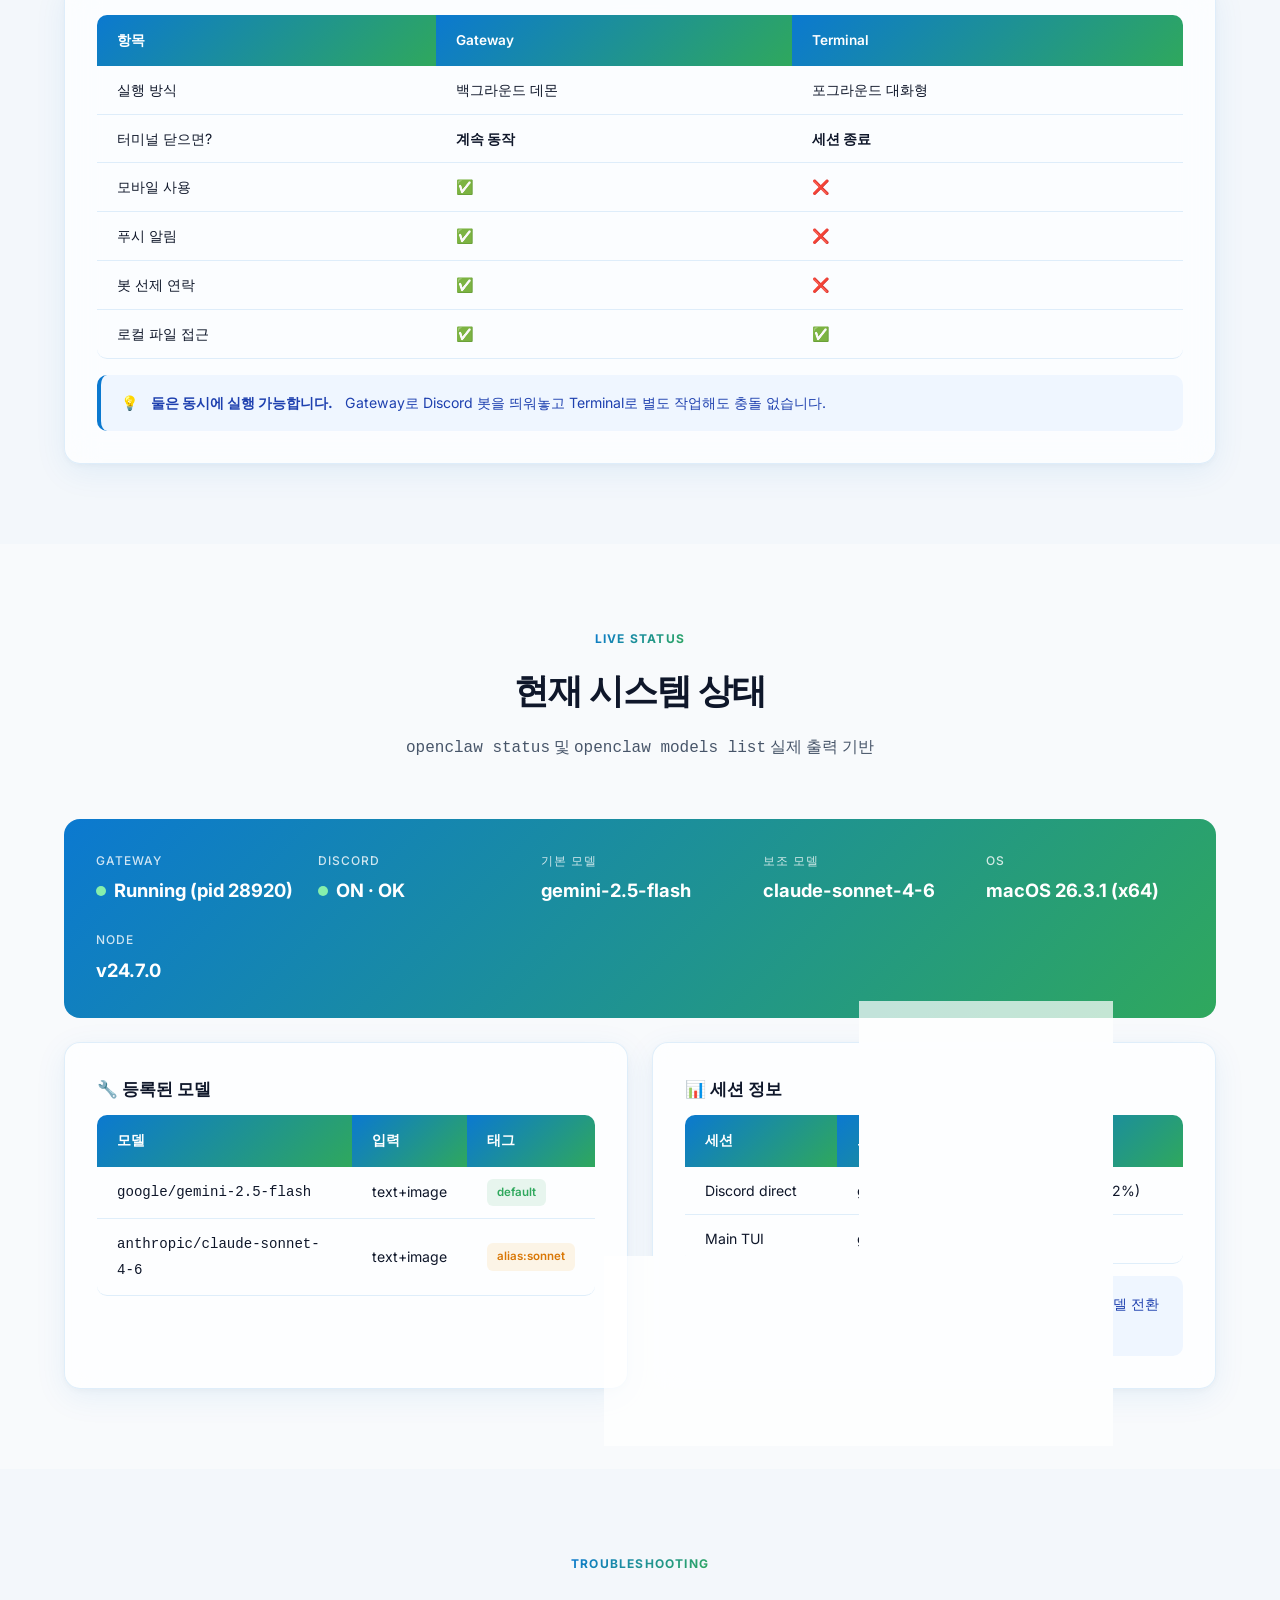
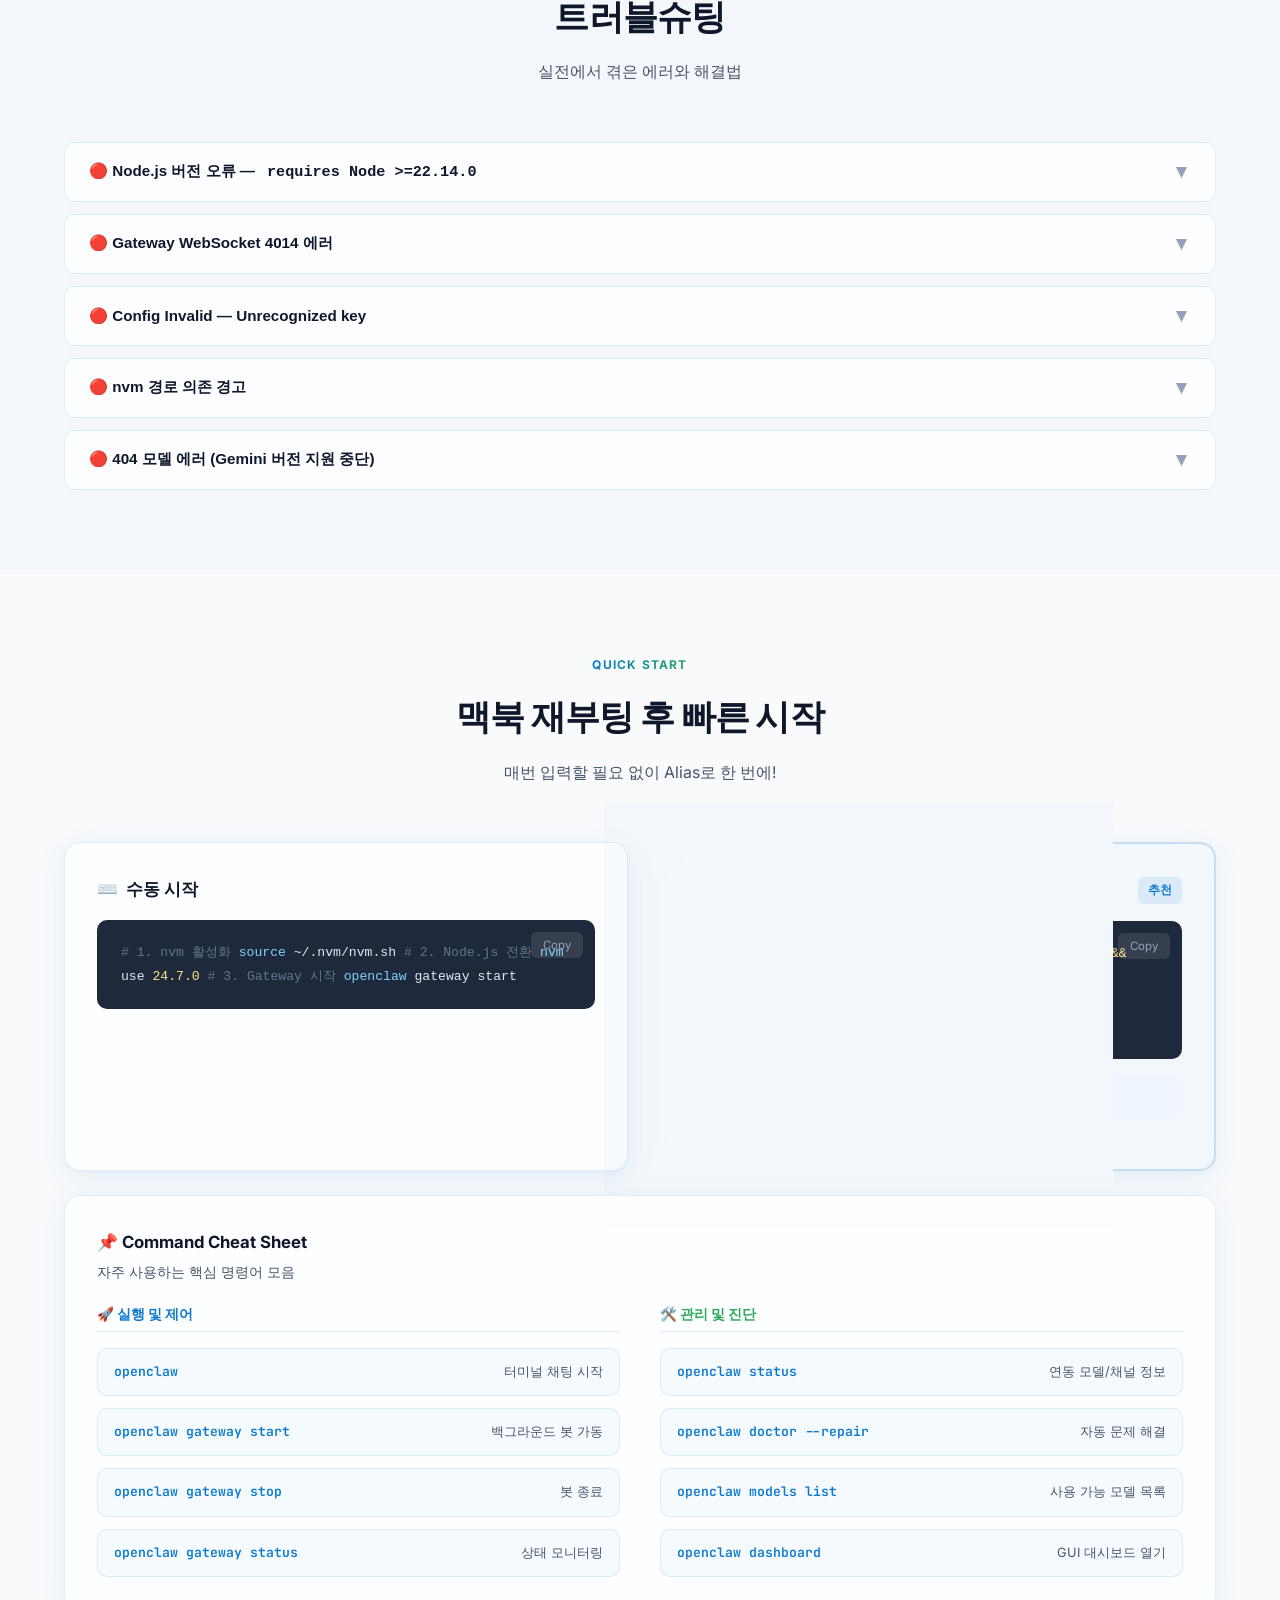
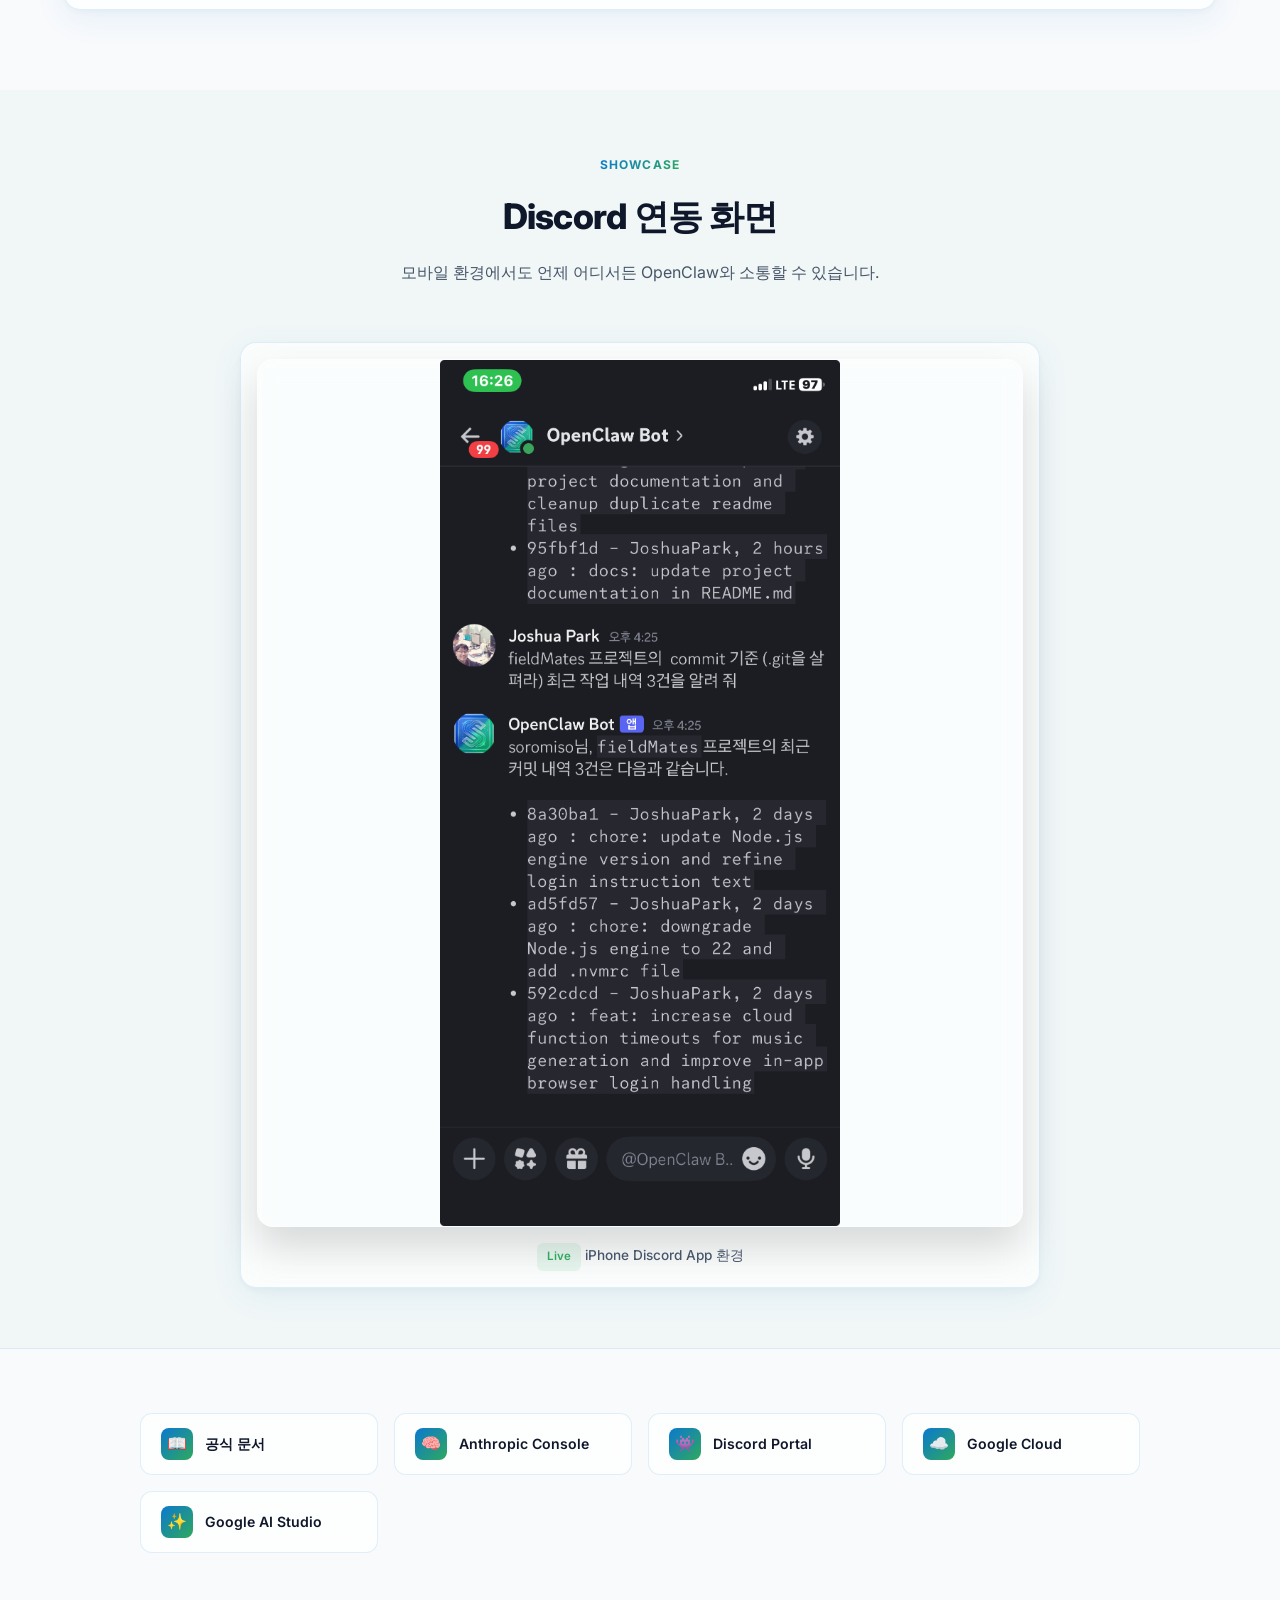
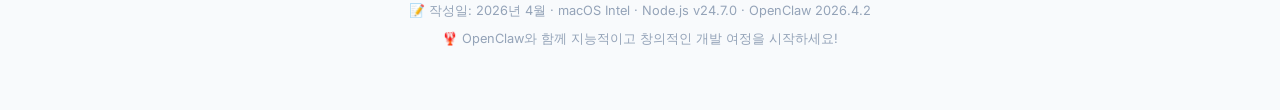
==== commit d86e5a9d: "feat: add Discord branding assets to project and public directories" ====
--- a/public/index.html
+++ b/public/index.html
@@ -481,7 +481,7 @@
     <div class="glass-card animate" style="margin-top:24px;">
       <div class="feature-title" style="margin-bottom:4px;">📌 Command Cheat Sheet</div>
       <p class="feature-desc">자주 사용하는 핵심 명령어 모음</p>
-      
+
       <div class="grid-2" style="margin-top:20px; gap:40px;">
         <div>
           <div style="font-size:0.85rem; font-weight:700; color:var(--brand-blue); margin-bottom:12px; border-bottom:1px solid var(--border-light); padding-bottom:4px;">🚀 실행 및 제어</div>
@@ -501,6 +501,26 @@
             <div class="cmd-item"><span class="cmd-text">openclaw dashboard</span> <span class="cmd-desc">GUI 대시보드 열기</span></div>
           </div>
         </div>
+      </div>
+    </div>
+  </div>
+</section>
+
+<!-- ═══ DEMO / SHOWCASE ═══ -->
+<section id="demo" style="padding: 60px 0; background:rgba(47,168,93,0.03);">
+  <div class="container">
+    <div class="section-header animate">
+      <div class="section-tag">Showcase</div>
+      <h2 class="section-title">Discord 연동 화면</h2>
+      <p class="section-desc">모바일 환경에서도 언제 어디서든 OpenClaw와 소통할 수 있습니다.</p>
+    </div>
+
+    <div class="glass-card animate" style="padding: 16px; text-align: center; max-width: 800px; margin: 0 auto;">
+      <div style="border-radius: 16px; overflow: hidden; box-shadow: 0 20px 40px rgba(0,0,0,0.15); border: 1px solid rgba(255,255,255,0.4); display: flex; justify-content: center;">
+        <img src="discord_openclaw.png" alt="Discord OpenClaw 연동 화면" style="width: 100%; max-width: 400px; height: auto; display: block; object-fit: contain; transition: transform 0.3s ease;">
+      </div>
+      <div style="margin-top: 16px; font-size: 0.85rem; color: var(--text-secondary); font-weight: 500;">
+        <span class="tag green">Live</span> iPhone Discord App 환경
       </div>
     </div>
   </div>
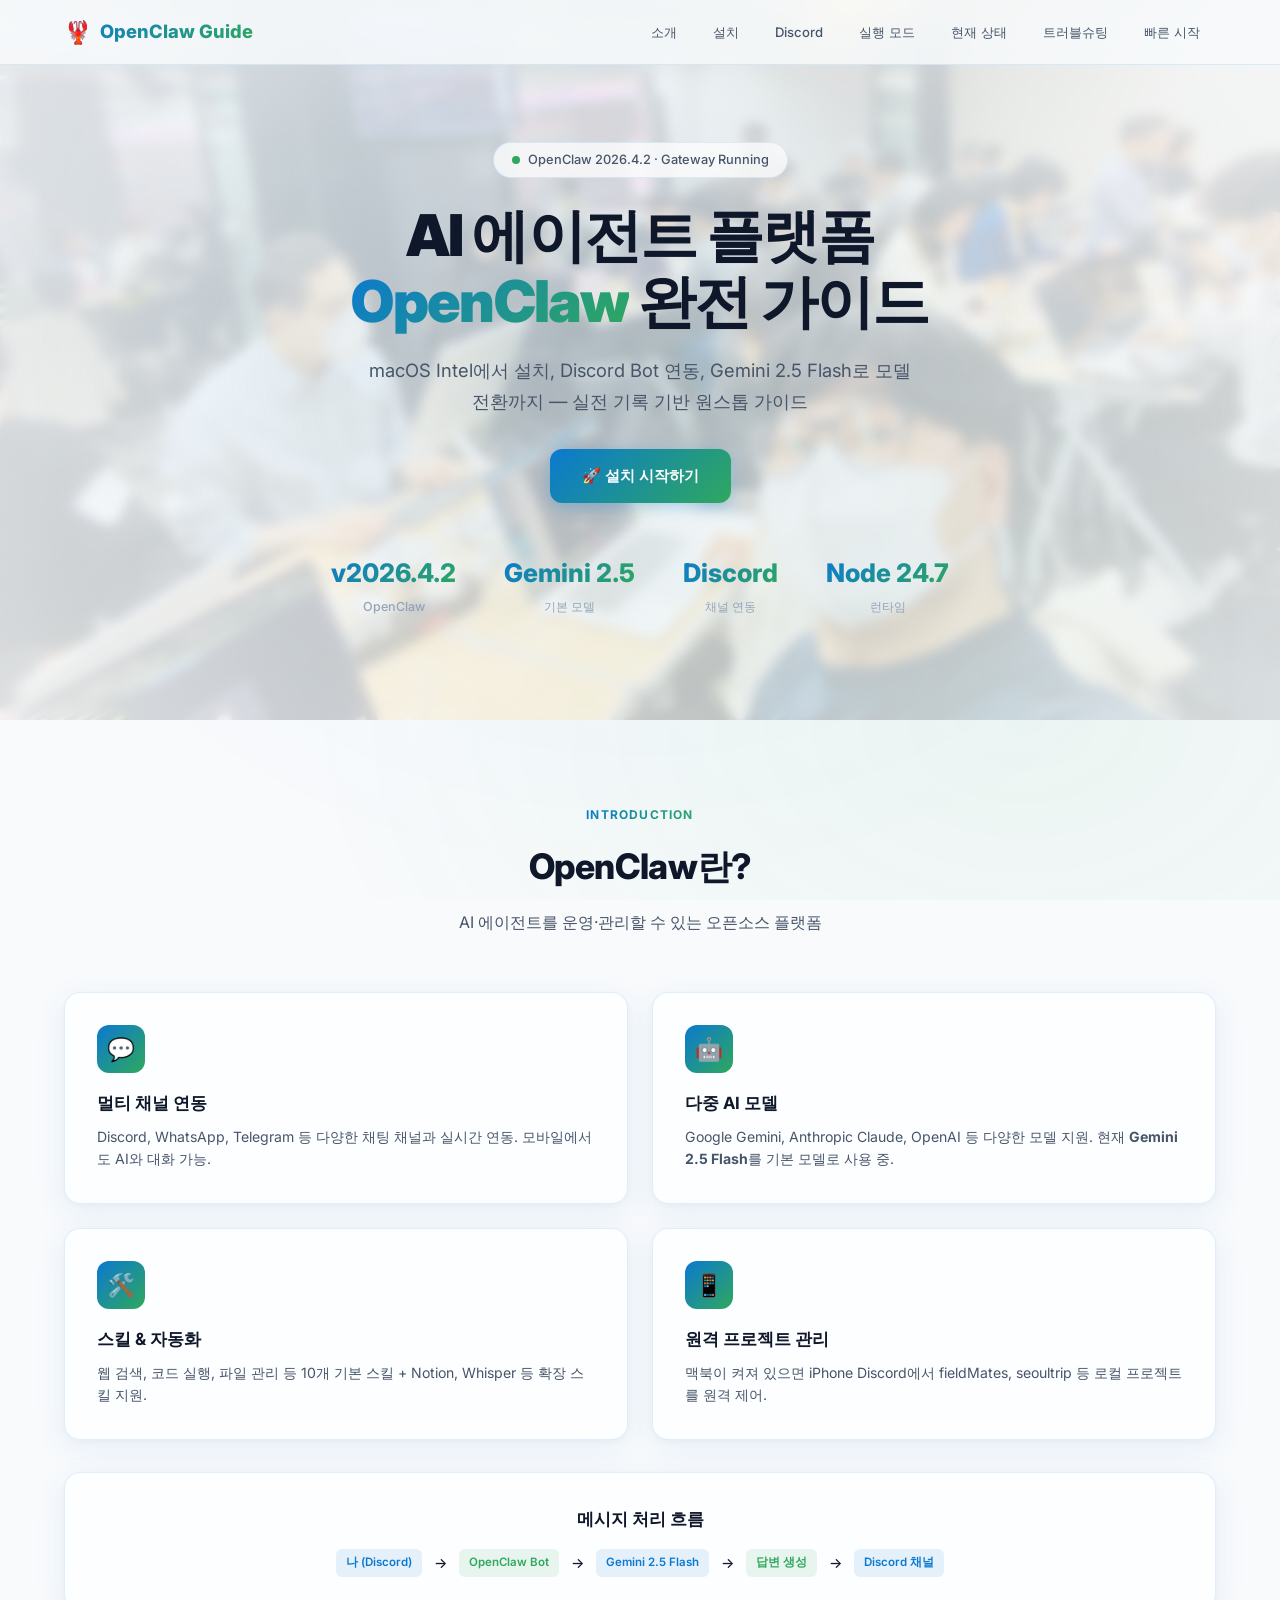
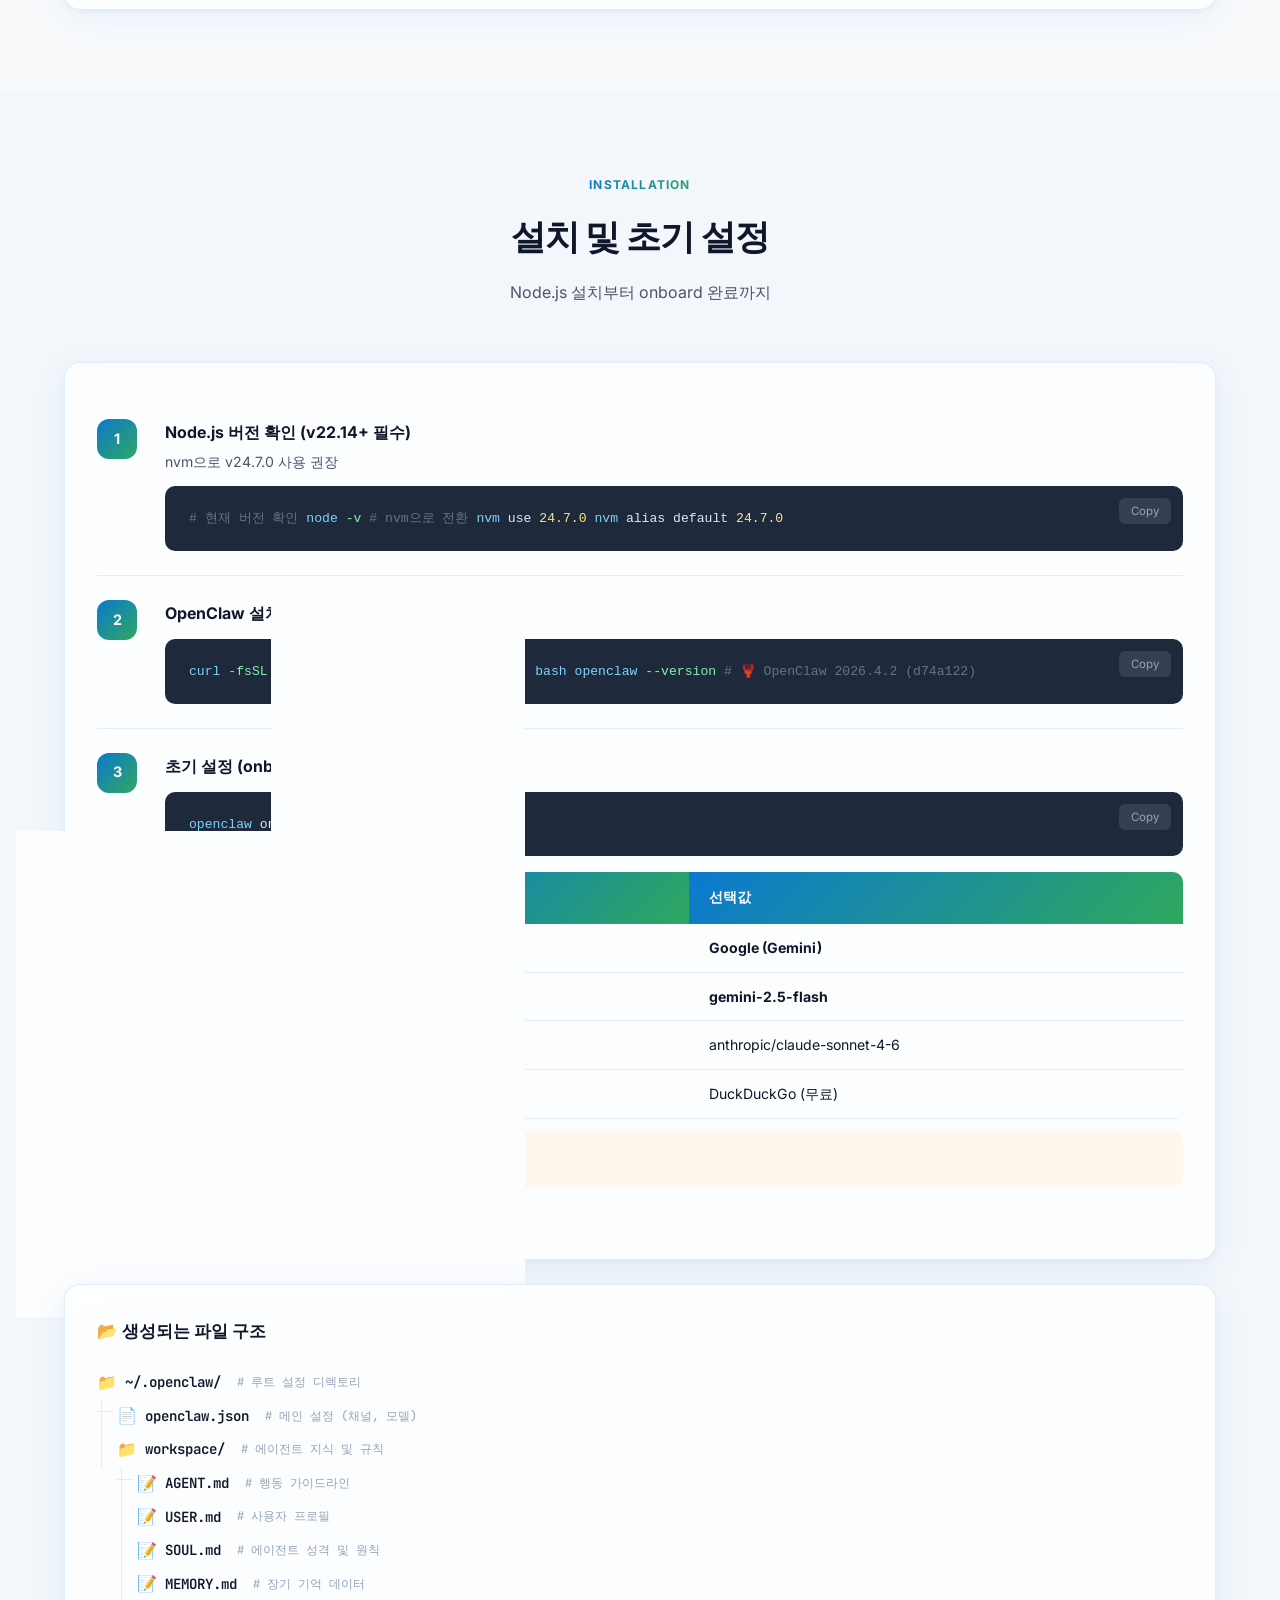
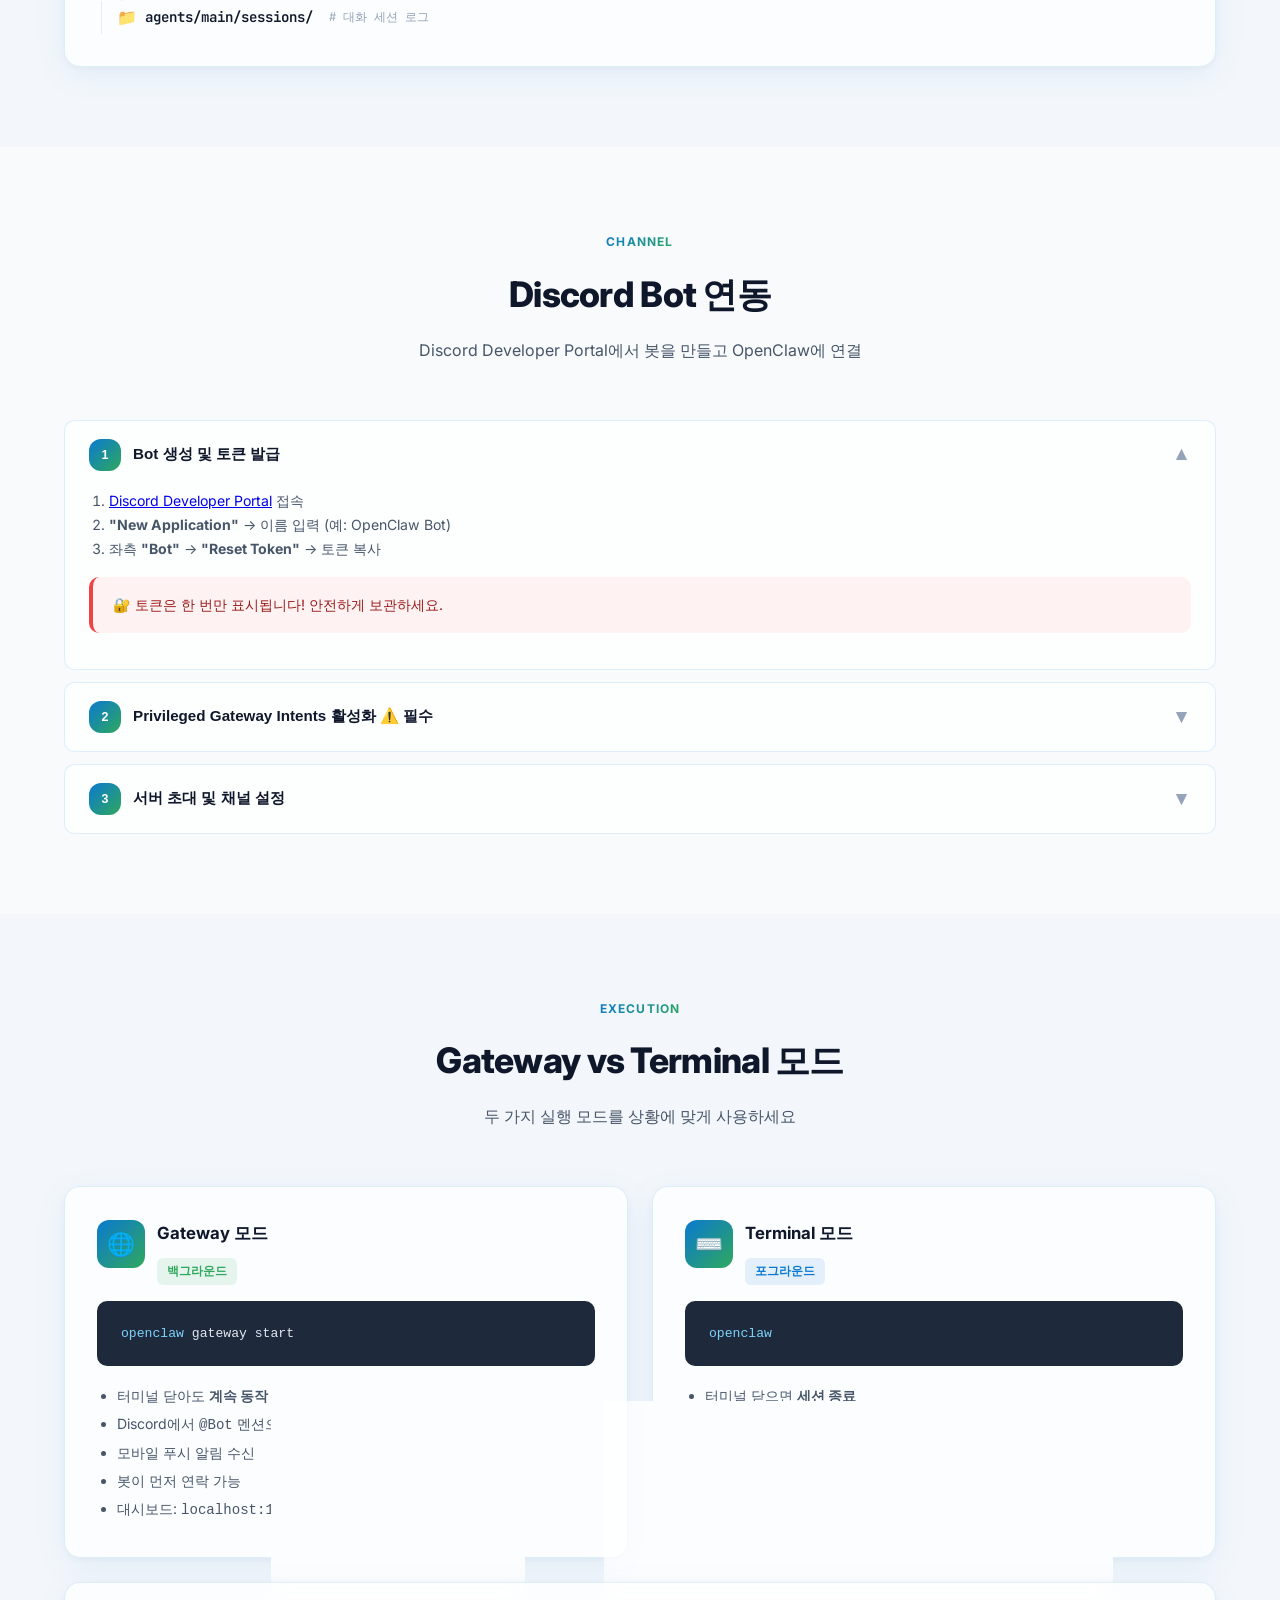
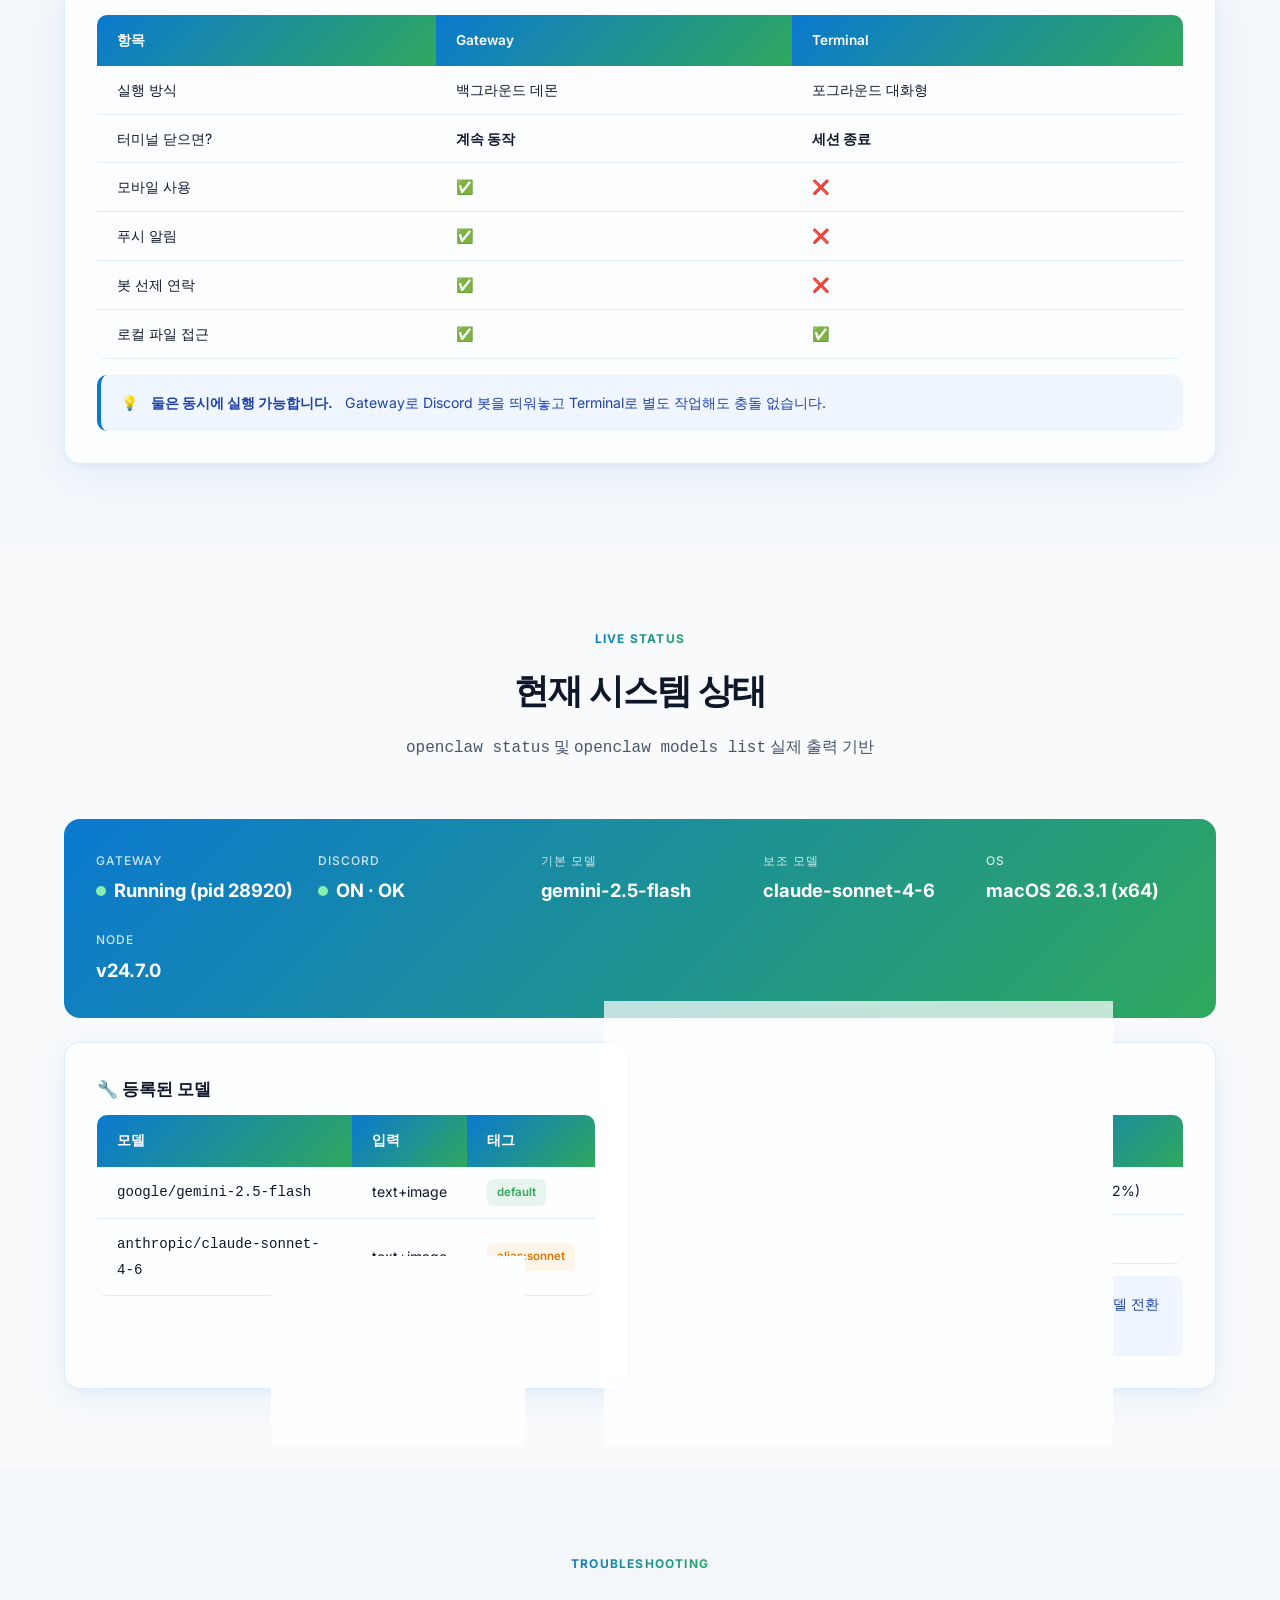
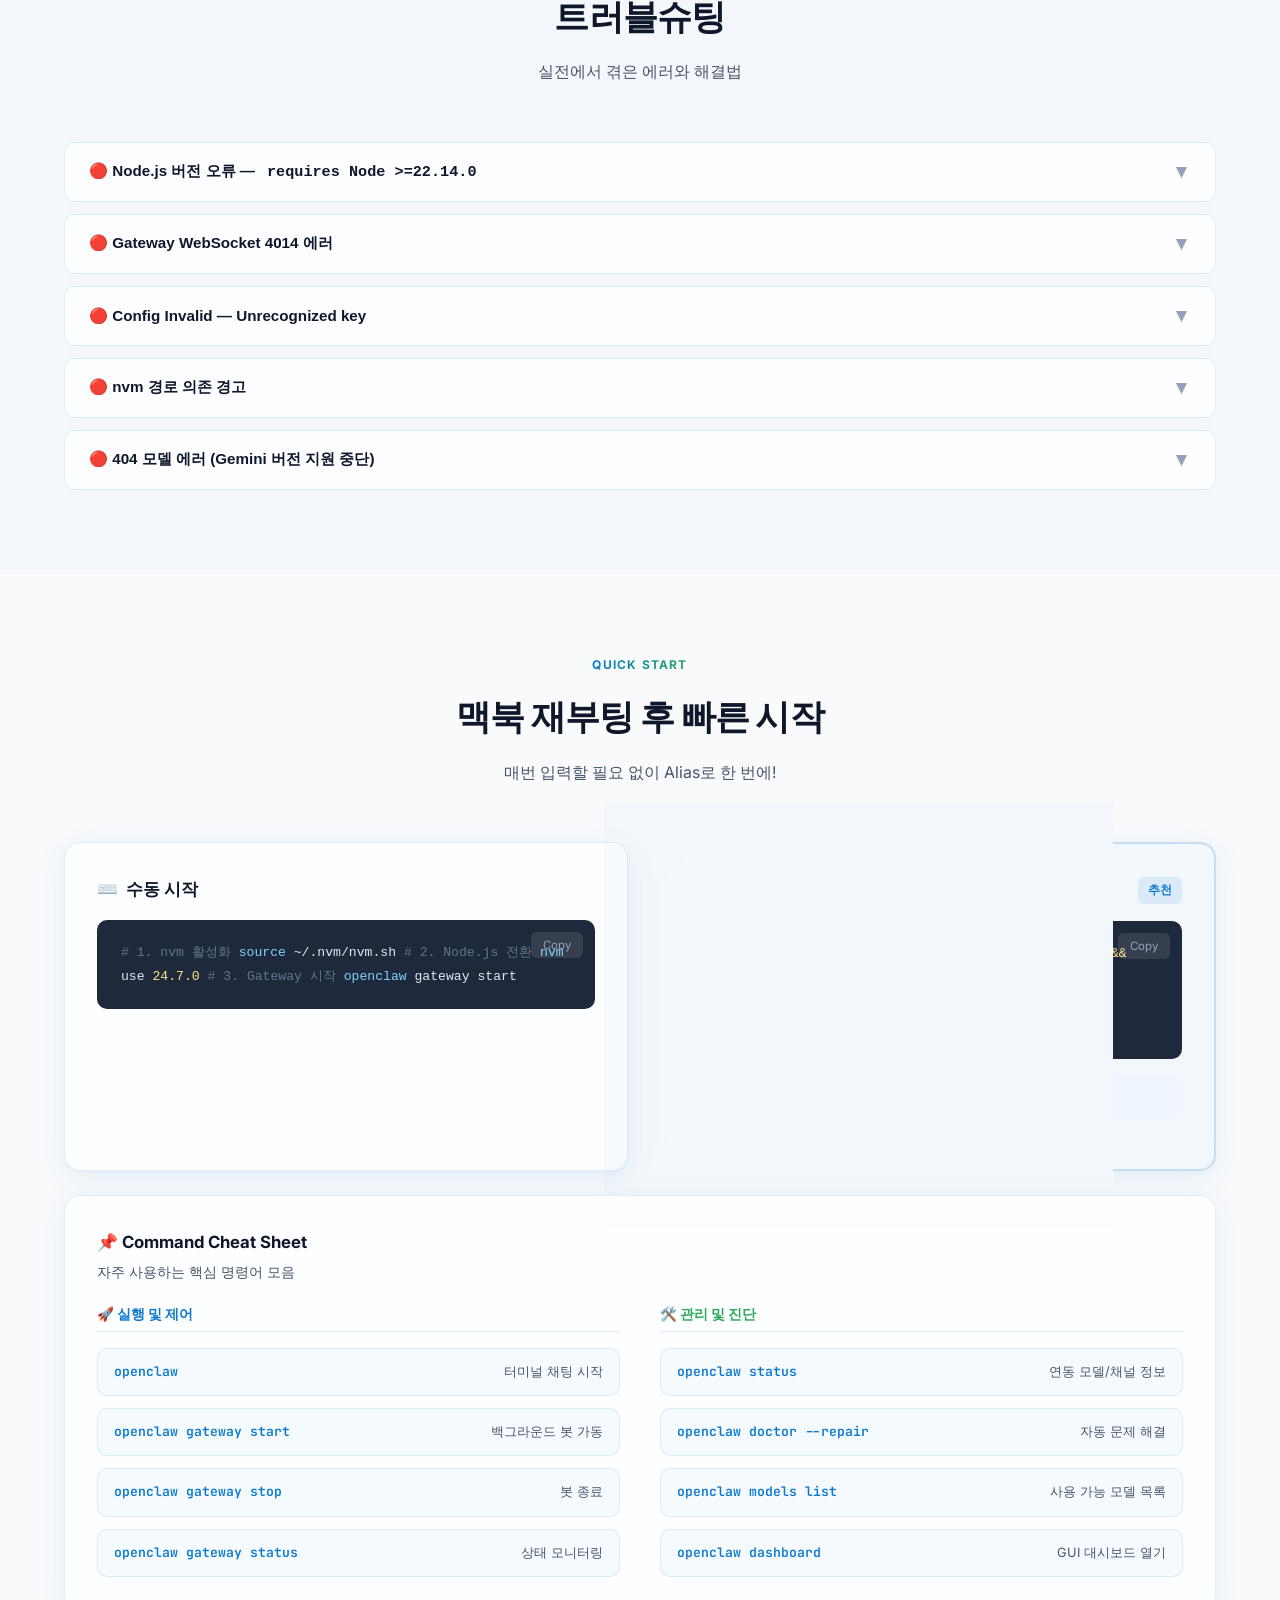
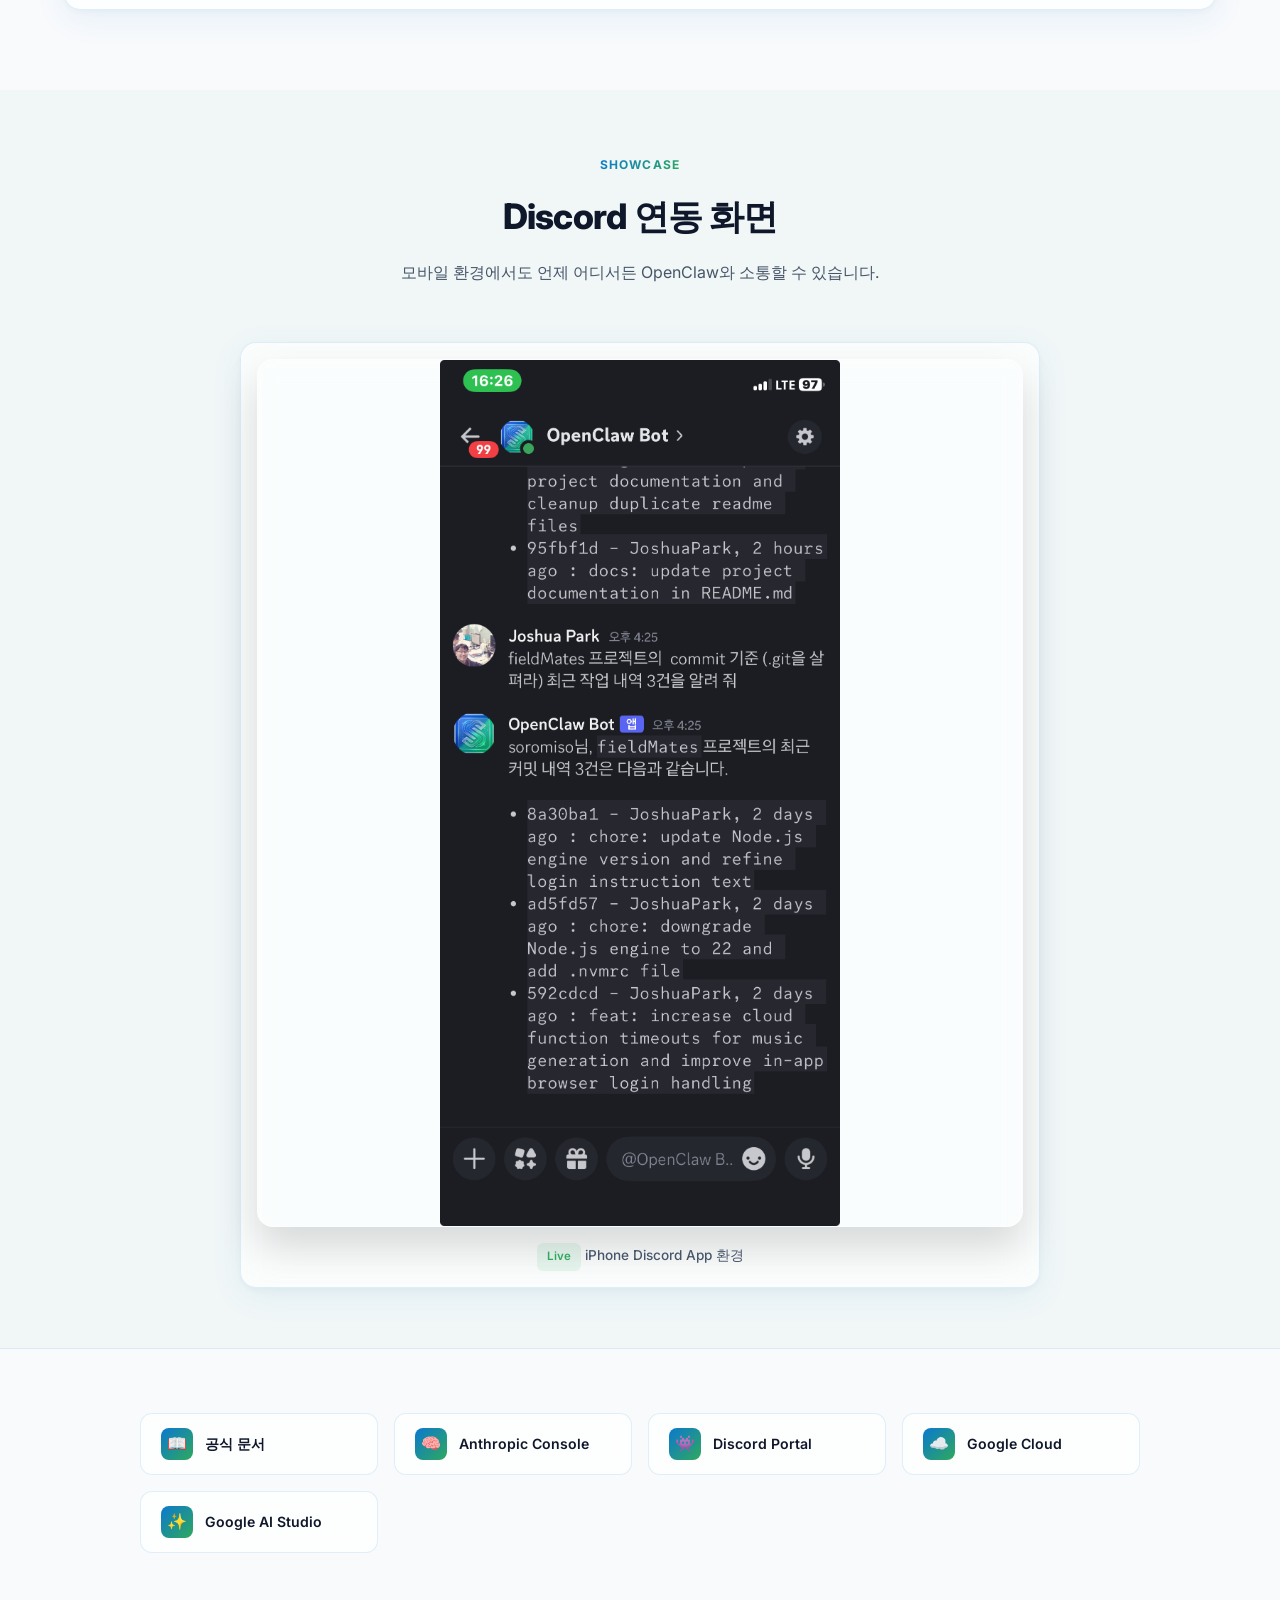
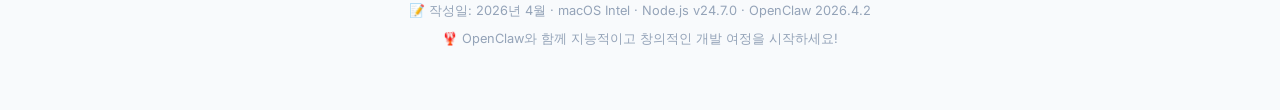
==== commit 749bc410: "feat: add PWA manifest and application icons to support installable web app functionality" ====
--- a/public/index.html
+++ b/public/index.html
@@ -2,9 +2,30 @@
 <html lang="ko">
 <head>
   <meta charset="UTF-8">
-  <meta name="viewport" content="width=device-width, initial-scale=1.0">
+  <meta name="viewport" content="width=device-width, initial-scale=1.0, maximum-scale=1.0, user-scalable=no">
   <title>🦞 OpenClaw 설치 및 설정 가이드 — macOS Intel</title>
   <meta name="description" content="macOS Intel CPU 환경에서 OpenClaw를 설치하고 Discord Bot을 연동하며 Gemini 2.5 Flash 모델로 AI 에이전트를 운영하는 완전 가이드">
+  <meta name="theme-color" content="#0B79D0">
+  
+  <!-- PWA & Favicon -->
+  <link rel="manifest" href="/manifest.json">
+  <link rel="icon" type="image/png" sizes="512x512" href="/icon.png">
+  <link rel="apple-touch-icon" href="/icon.png">
+  
+  <!-- Open Graph / Facebook / Kakao -->
+  <meta property="og:type" content="website">
+  <meta property="og:url" content="https://openclawex.web.app/">
+  <meta property="og:title" content="OpenClaw 설치 및 설정 가이드 — macOS Intel">
+  <meta property="og:description" content="macOS Intel CPU 환경에서 OpenClaw를 설치하고 Discord Bot을 연동하며 Gemini 2.5 Flash 모델로 AI 에이전트를 운영하는 완전 가이드">
+  <meta property="og:image" content="https://openclawex.web.app/icon.png">
+  
+  <!-- Twitter (X) -->
+  <meta name="twitter:card" content="summary_large_image">
+  <meta name="twitter:url" content="https://openclawex.web.app/">
+  <meta name="twitter:title" content="OpenClaw 설치 및 설정 가이드 — macOS Intel">
+  <meta name="twitter:description" content="macOS Intel CPU 환경에서 OpenClaw를 설치하고 Discord Bot을 연동하며 Gemini 2.5 Flash 모델로 AI 에이전트를 운영하는 완전 가이드">
+  <meta name="twitter:image" content="https://openclawex.web.app/icon.png">
+
   <link rel="stylesheet" href="style.css">
 </head>
 <body>
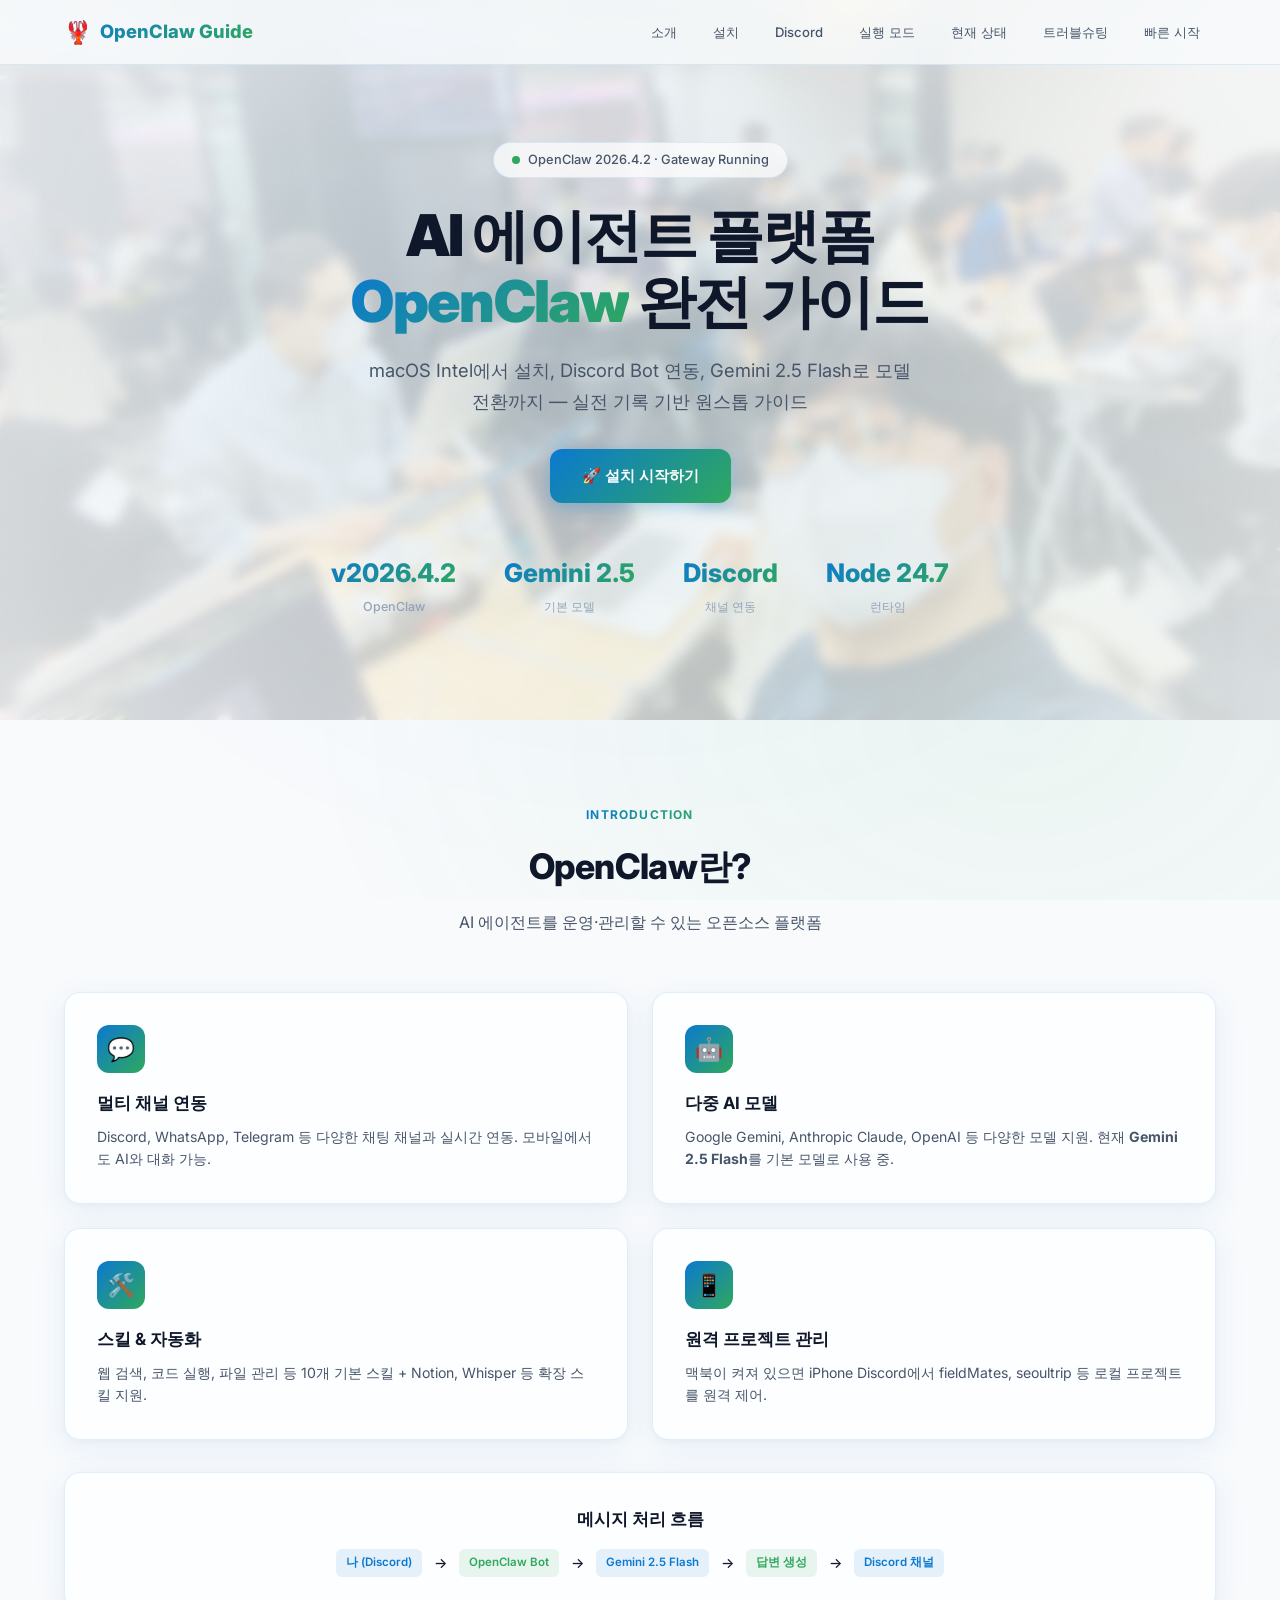
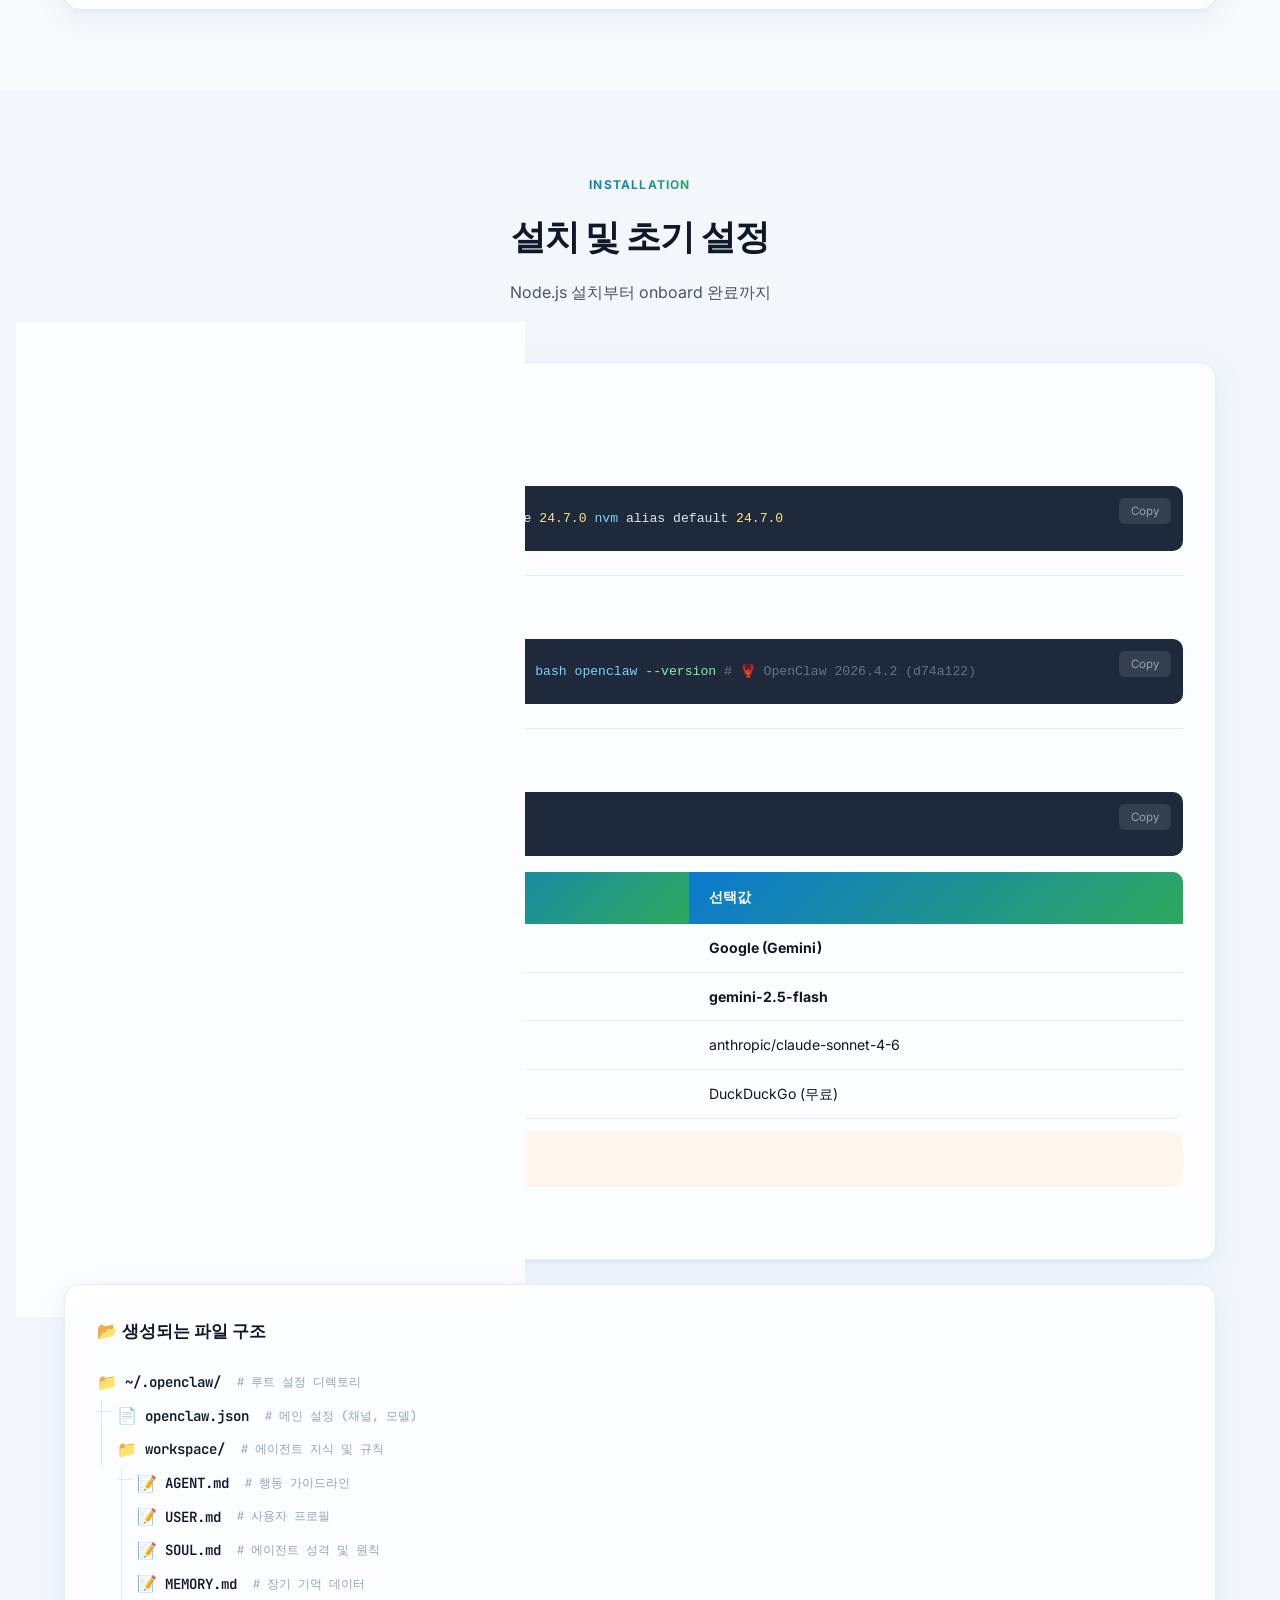
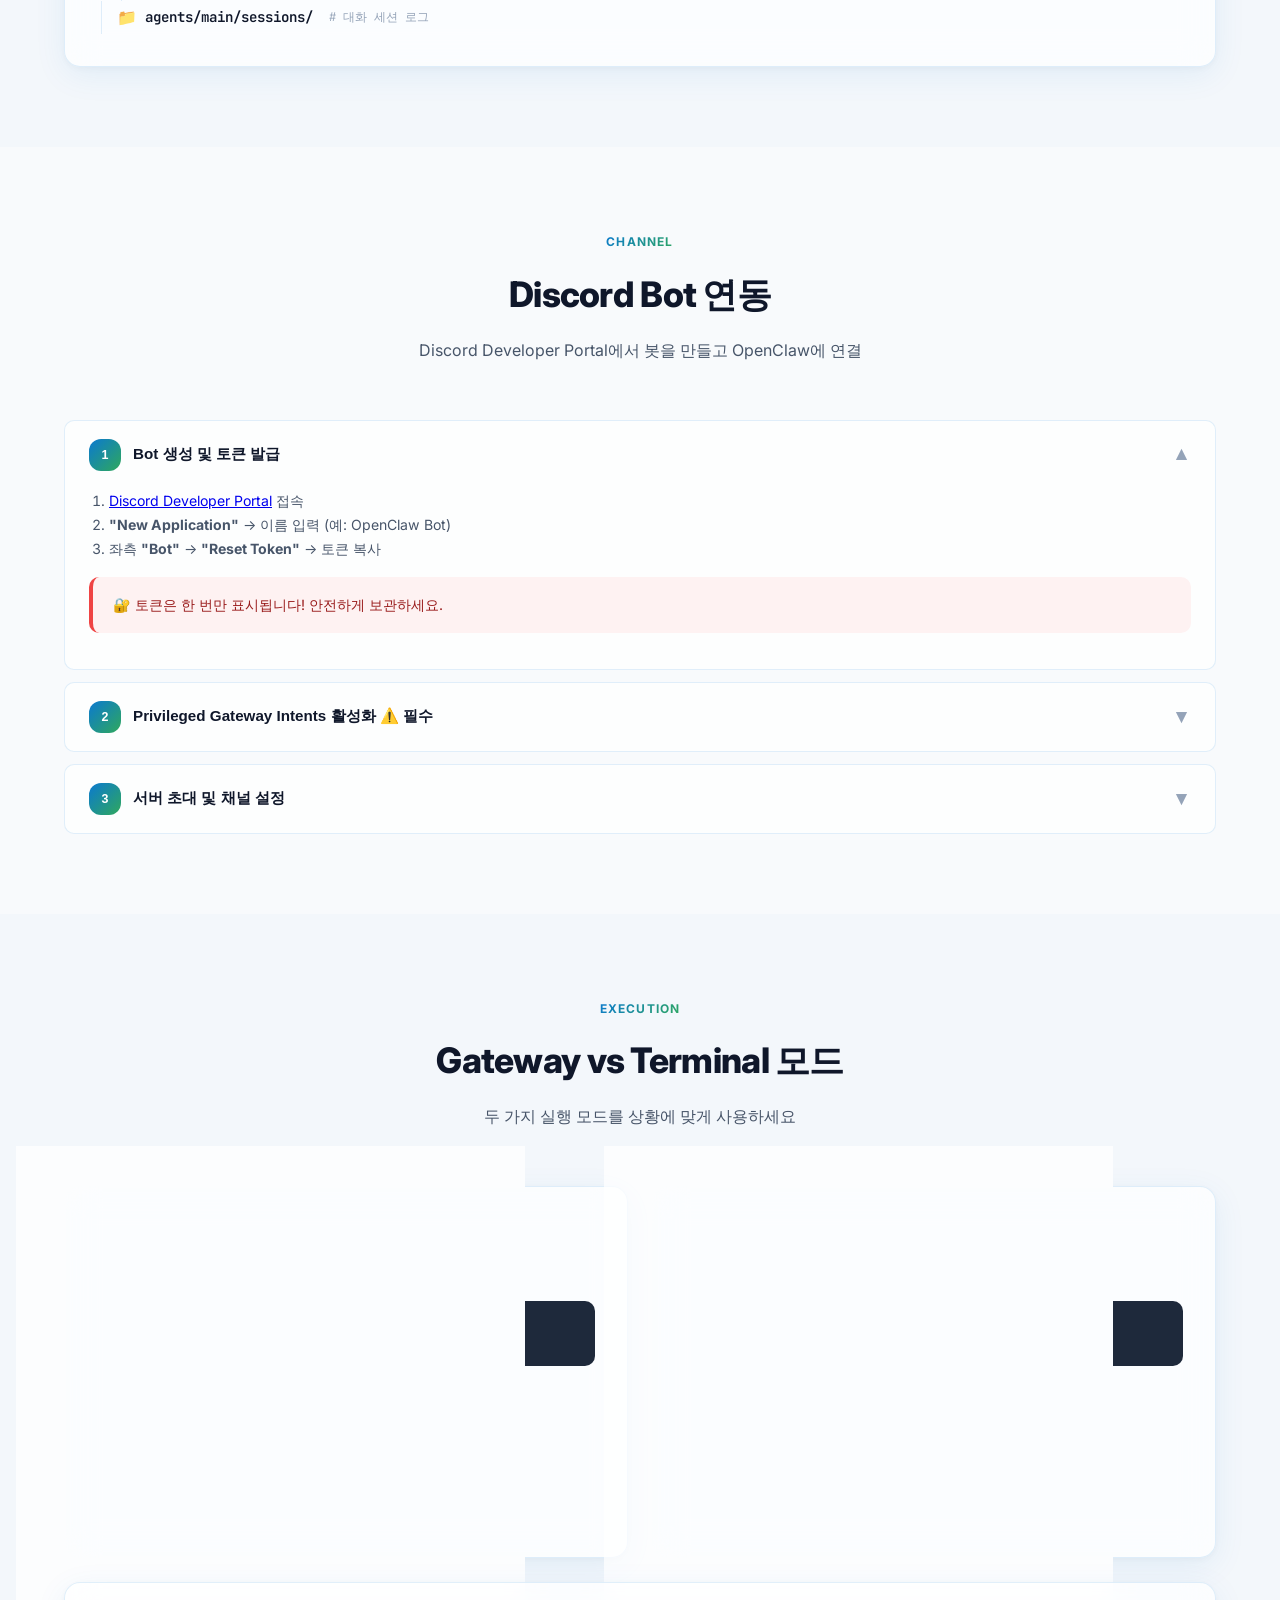
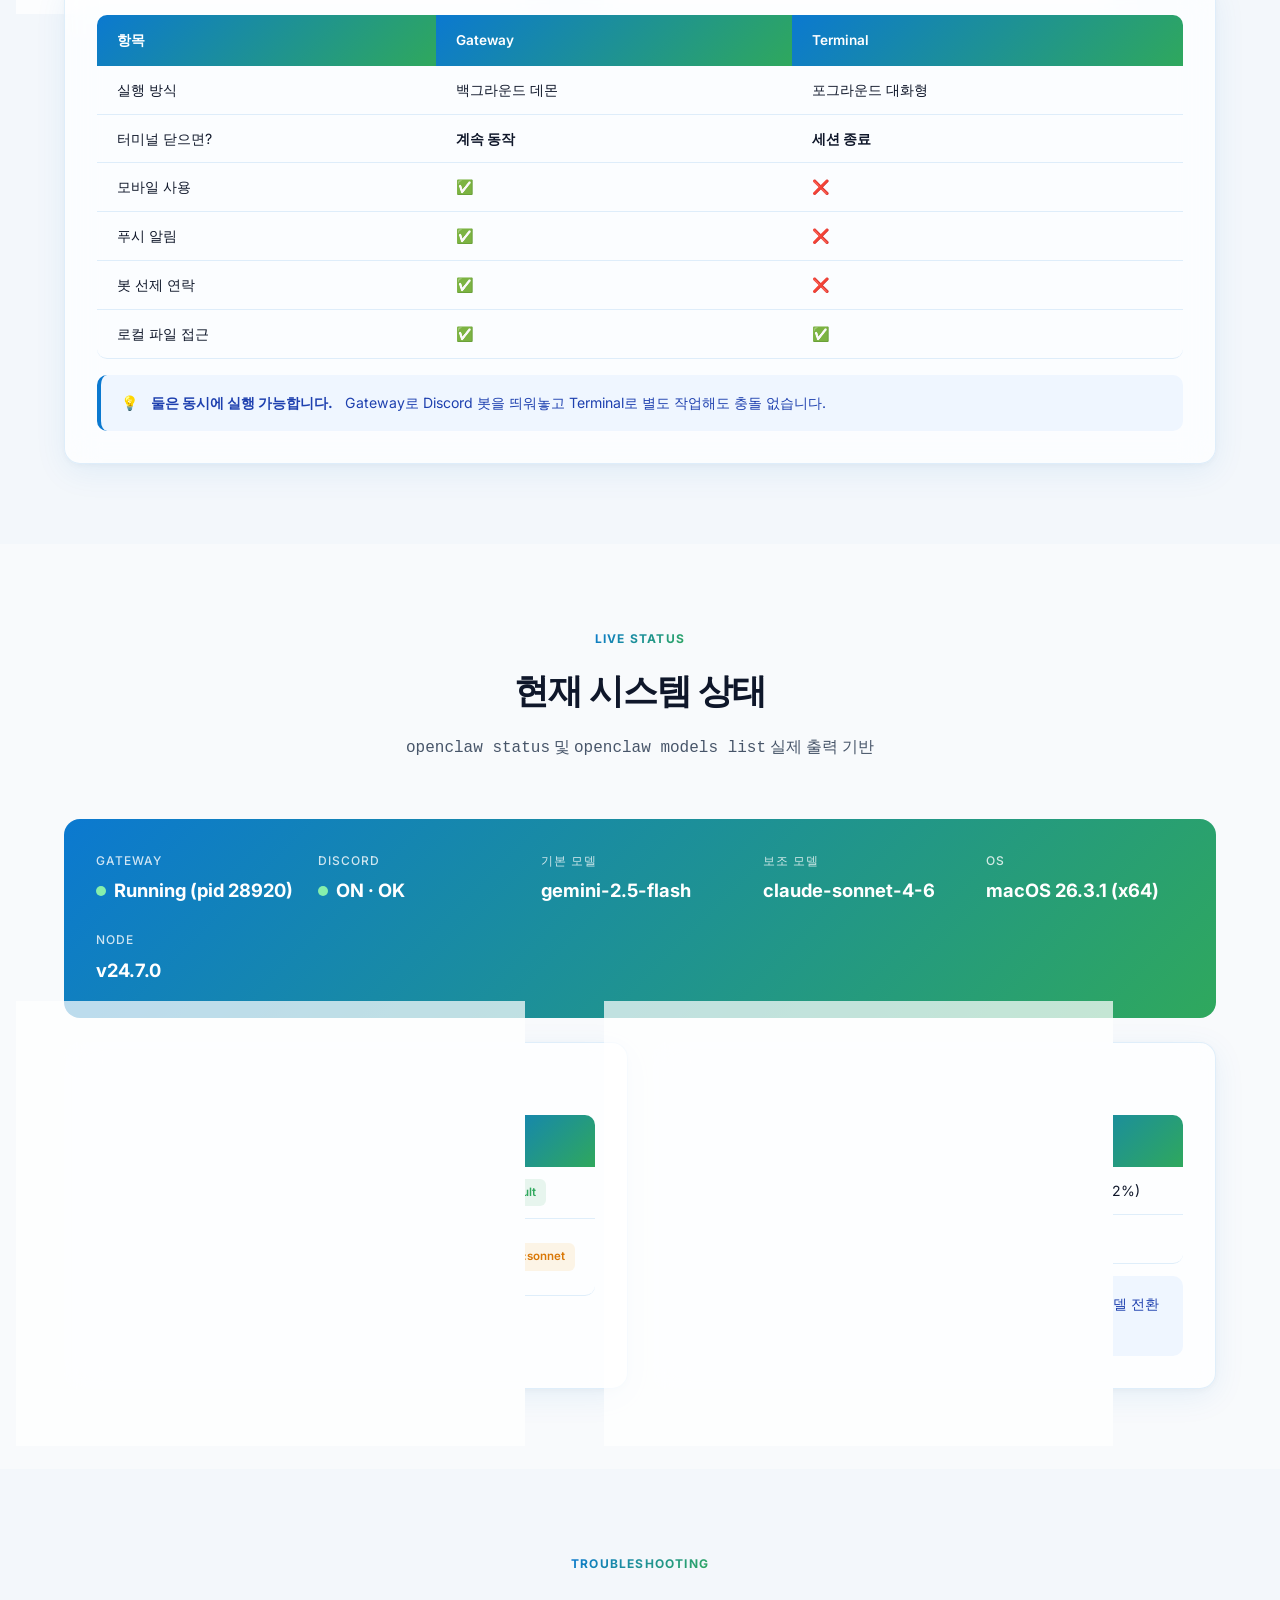
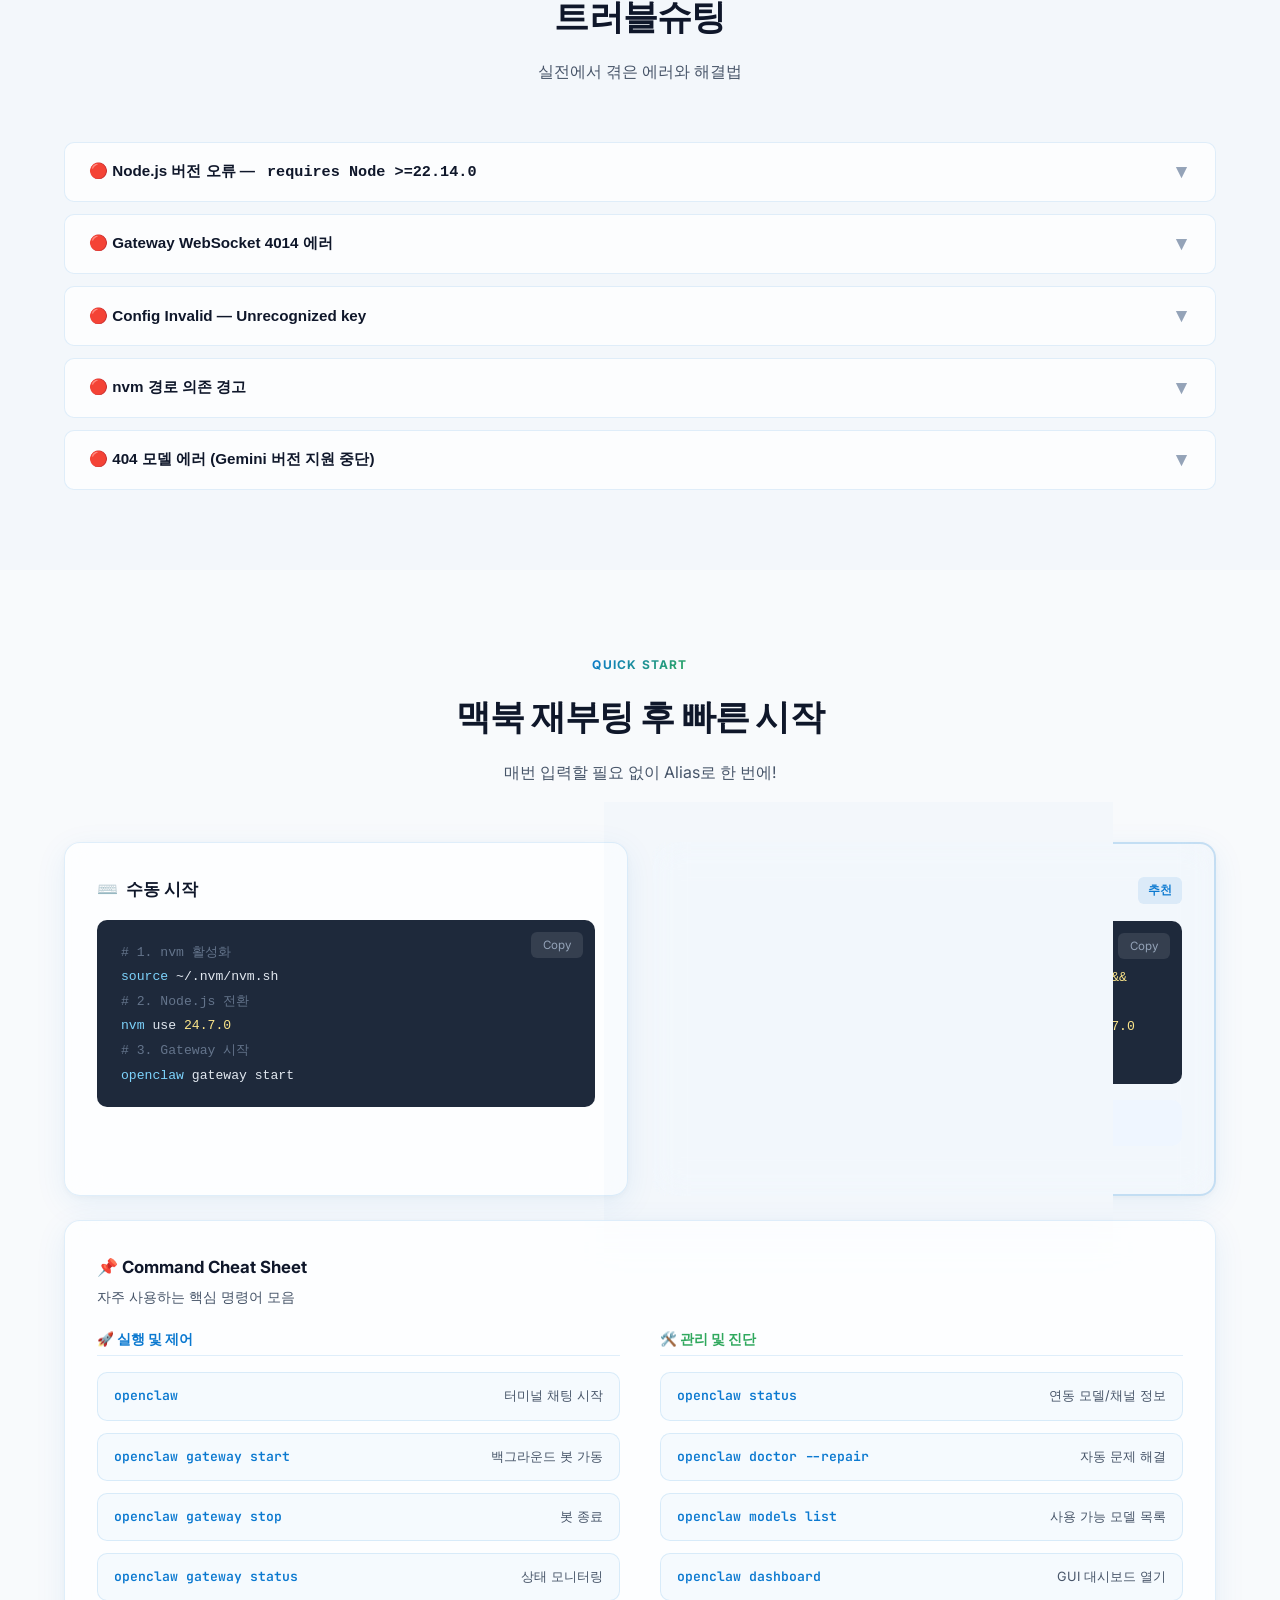
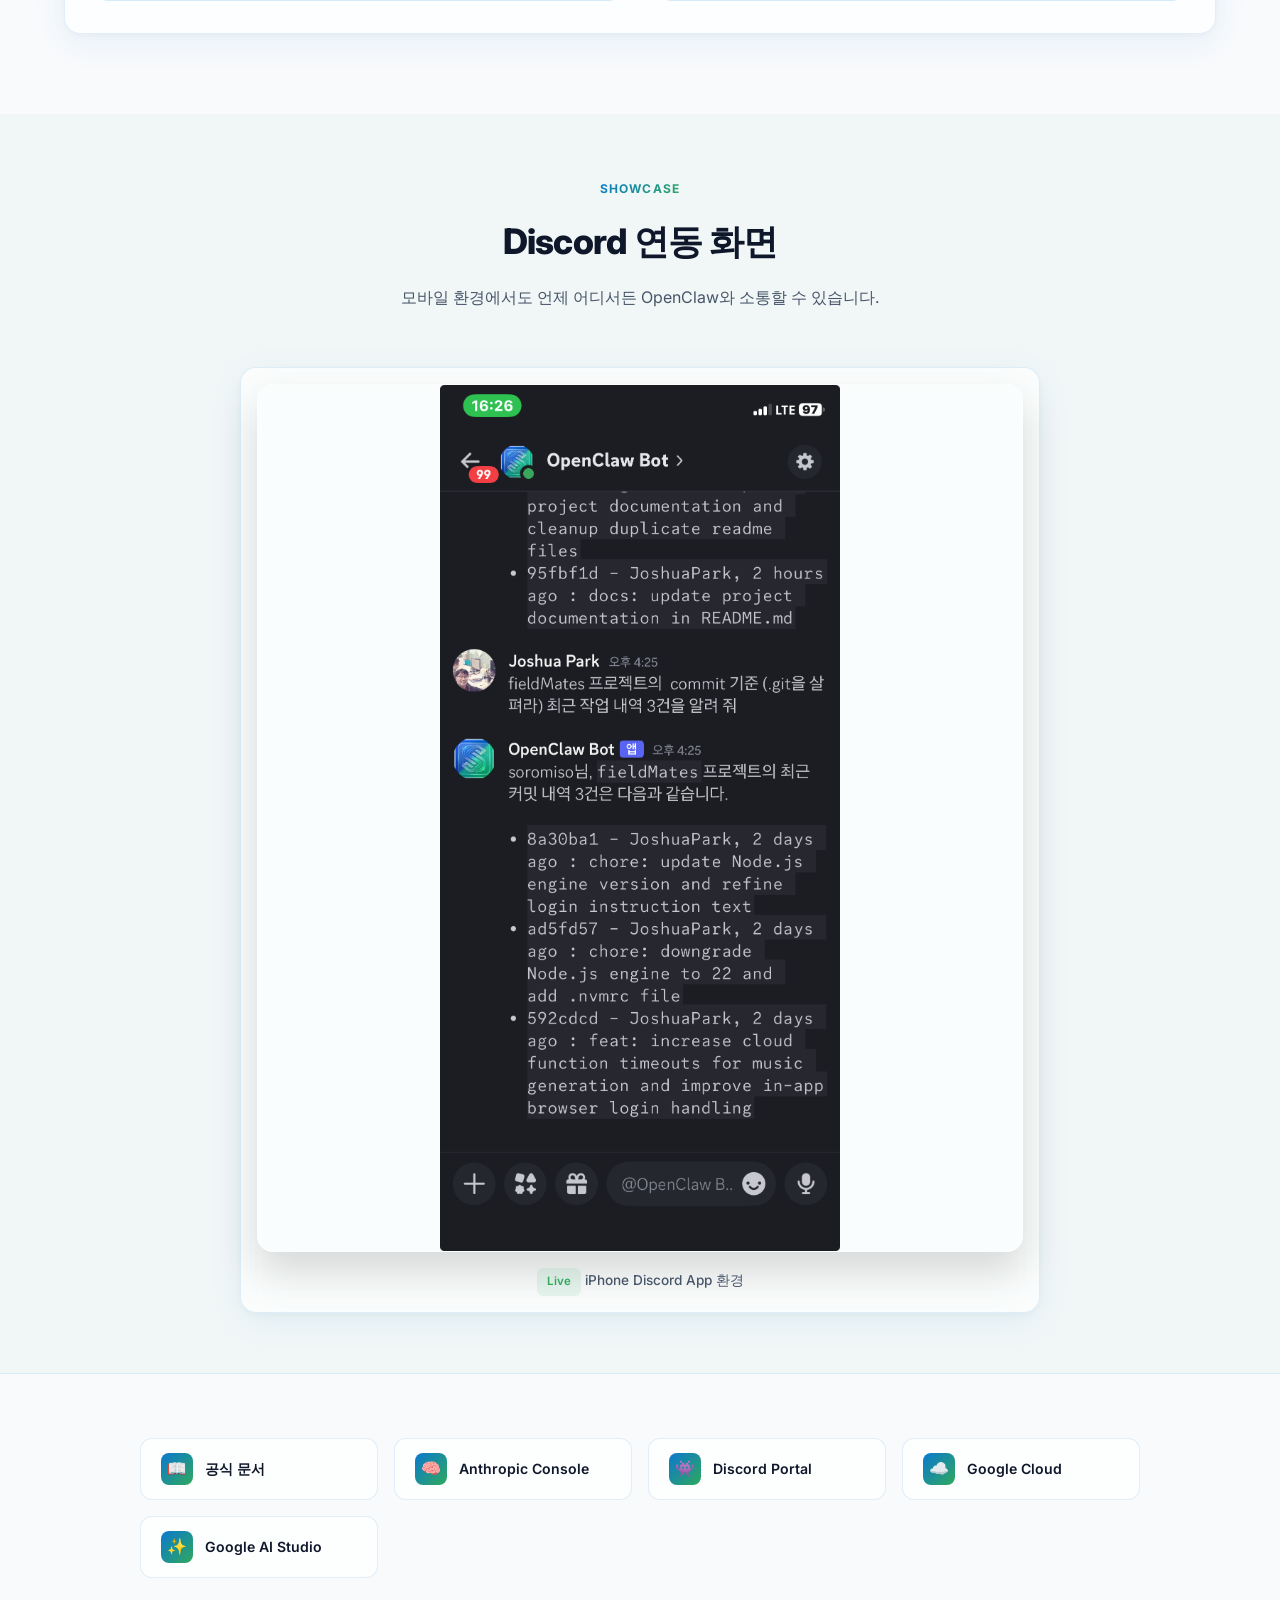
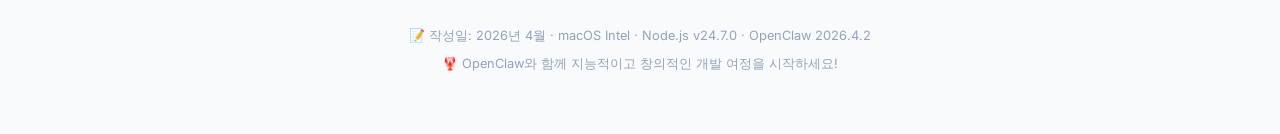
==== commit d54474b0: "chore: remove .nvmrc and update index.html file paths" ====
--- a/public/index.html
+++ b/public/index.html
@@ -6,25 +6,25 @@
   <title>🦞 OpenClaw 설치 및 설정 가이드 — macOS Intel</title>
   <meta name="description" content="macOS Intel CPU 환경에서 OpenClaw를 설치하고 Discord Bot을 연동하며 Gemini 2.5 Flash 모델로 AI 에이전트를 운영하는 완전 가이드">
   <meta name="theme-color" content="#0B79D0">
-  
+
   <!-- PWA & Favicon -->
   <link rel="manifest" href="/manifest.json">
   <link rel="icon" type="image/png" sizes="512x512" href="/icon.png">
   <link rel="apple-touch-icon" href="/icon.png">
-  
+
   <!-- Open Graph / Facebook / Kakao -->
   <meta property="og:type" content="website">
   <meta property="og:url" content="https://openclawex.web.app/">
   <meta property="og:title" content="OpenClaw 설치 및 설정 가이드 — macOS Intel">
   <meta property="og:description" content="macOS Intel CPU 환경에서 OpenClaw를 설치하고 Discord Bot을 연동하며 Gemini 2.5 Flash 모델로 AI 에이전트를 운영하는 완전 가이드">
-  <meta property="og:image" content="https://openclawex.web.app/icon.png">
-  
+  <meta property="og:image" content="https://openclawex.web.app/thumbnail.png">
+
   <!-- Twitter (X) -->
   <meta name="twitter:card" content="summary_large_image">
   <meta name="twitter:url" content="https://openclawex.web.app/">
   <meta name="twitter:title" content="OpenClaw 설치 및 설정 가이드 — macOS Intel">
   <meta name="twitter:description" content="macOS Intel CPU 환경에서 OpenClaw를 설치하고 Discord Bot을 연동하며 Gemini 2.5 Flash 모델로 AI 에이전트를 운영하는 완전 가이드">
-  <meta name="twitter:image" content="https://openclawex.web.app/icon.png">
+  <meta name="twitter:image" content="https://openclawex.web.app/thumbnail.png">
 
   <link rel="stylesheet" href="style.css">
 </head>
@@ -473,12 +473,14 @@
         </div>
         <div class="code-block">
           <button class="code-copy">Copy</button>
-          <code><span class="comment"># 1. nvm 활성화</span>
-<span class="cmd">source</span> ~/.nvm/nvm.sh
-<span class="comment"># 2. Node.js 전환</span>
-<span class="cmd">nvm</span> use <span class="string">24.7.0</span>
-<span class="comment"># 3. Gateway 시작</span>
-<span class="cmd">openclaw</span> gateway start</code>
+          <code>
+            <span class="comment"># 1. nvm 활성화</span><br>
+            <span class="cmd">source</span> ~/.nvm/nvm.sh<br>
+            <span class="comment"># 2. Node.js 전환</span><br>
+            <span class="cmd">nvm</span> use <span class="string">24.7.0</span><br>
+            <span class="comment"># 3. Gateway 시작</span><br>
+            <span class="cmd">openclaw</span> gateway start
+          </code>
         </div>
       </div>
       <div class="glass-card" style="border: 2px solid rgba(11,121,208,0.2); background: rgba(11,121,208,0.02);">
@@ -488,9 +490,11 @@
         </div>
         <div class="code-block">
           <button class="code-copy">Copy</button>
-          <code><span class="comment"># ~/.zshrc 에 추가</span>
-<span class="cmd">alias</span> claw=<span class="string">'source ~/.nvm/nvm.sh && nvm use 24.7.0 && openclaw gateway start'</span>
-<span class="cmd">alias</span> clawchat=<span class="string">'source ~/.nvm/nvm.sh && nvm use 24.7.0 && openclaw'</span></code>
+          <code>
+            <span class="comment"># ~/.zshrc 에 추가</span><br>
+            <span class="cmd">alias</span> claw=<span class="string">'source ~/.nvm/nvm.sh && nvm use 24.7.0 && openclaw gateway start'</span><br>
+            <span class="cmd">alias</span> clawchat=<span class="string">'source ~/.nvm/nvm.sh && nvm use 24.7.0 && openclaw'</span>
+          </code>
         </div>
         <div class="alert info" style="margin-top:16px; padding:12px; font-size:0.82rem;">
           단축어 한 번으로 환경 설정과 실행을 동시에 처리합니다.
